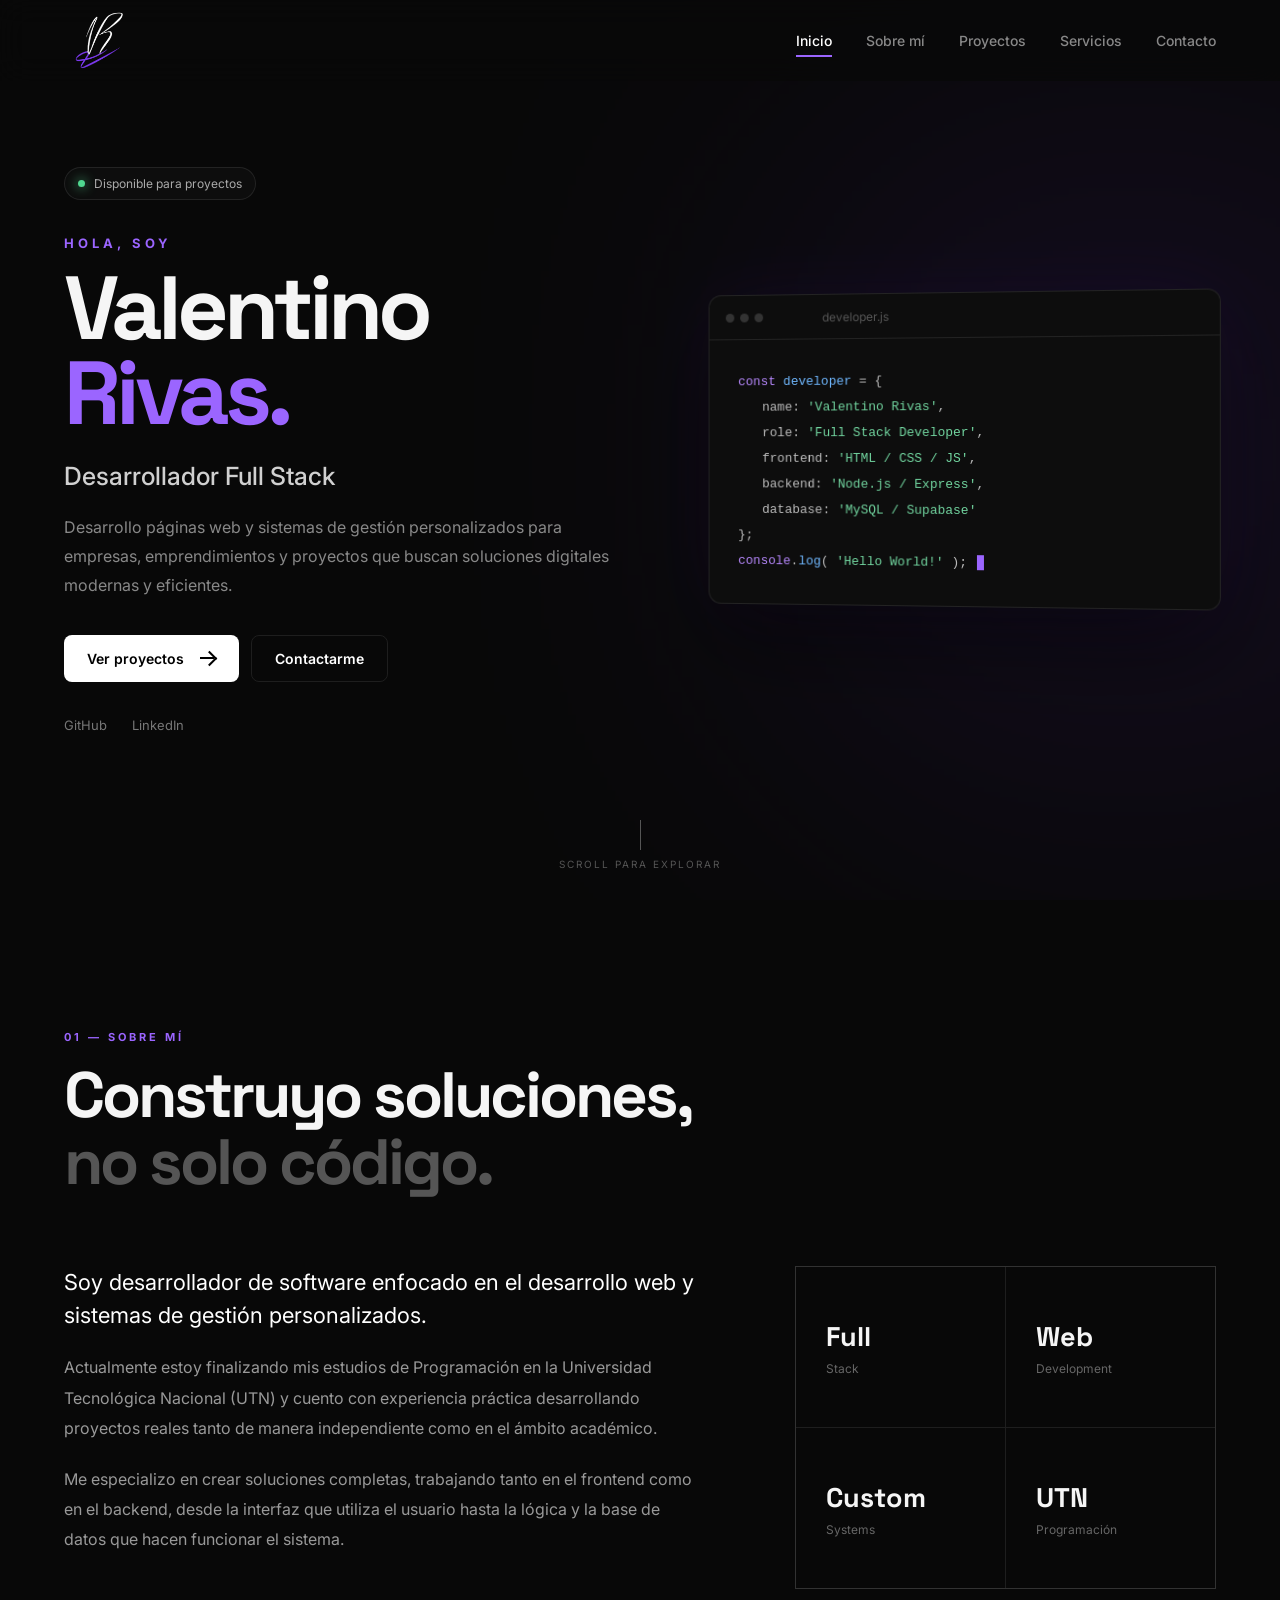
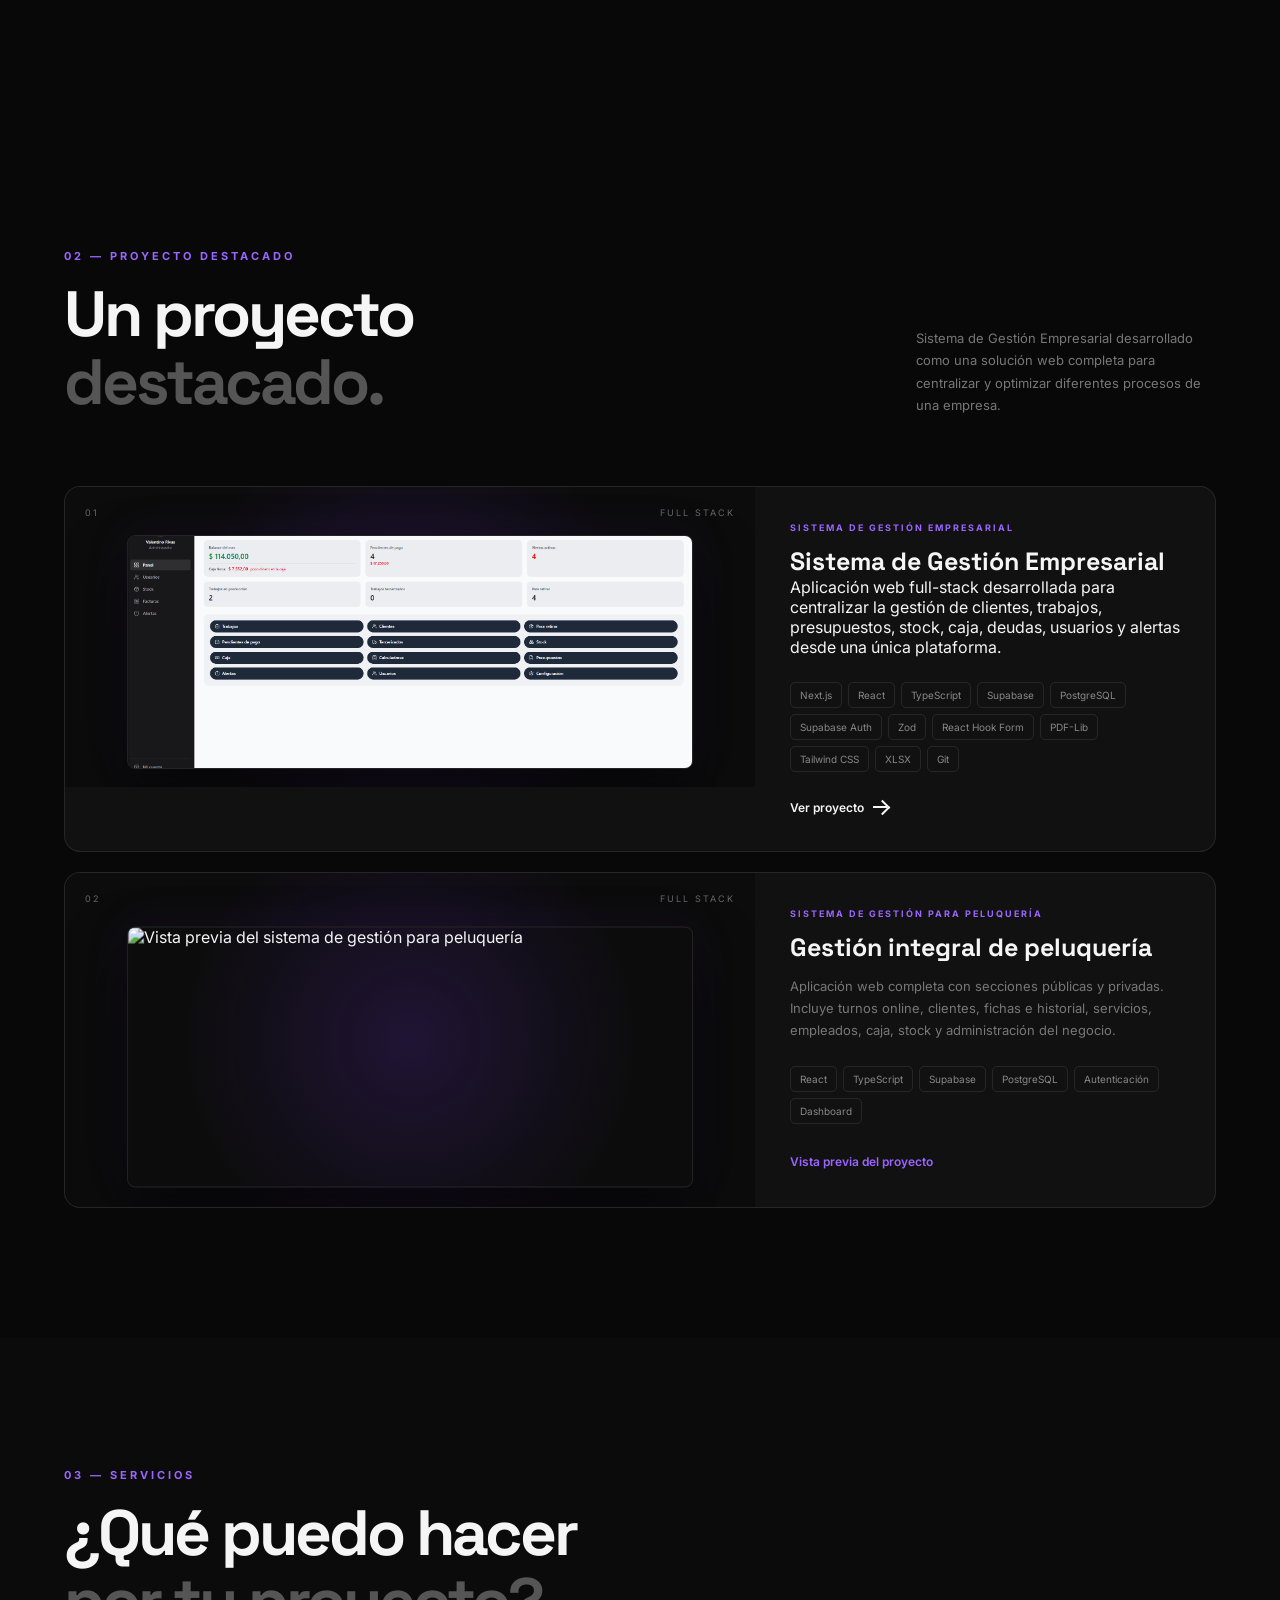
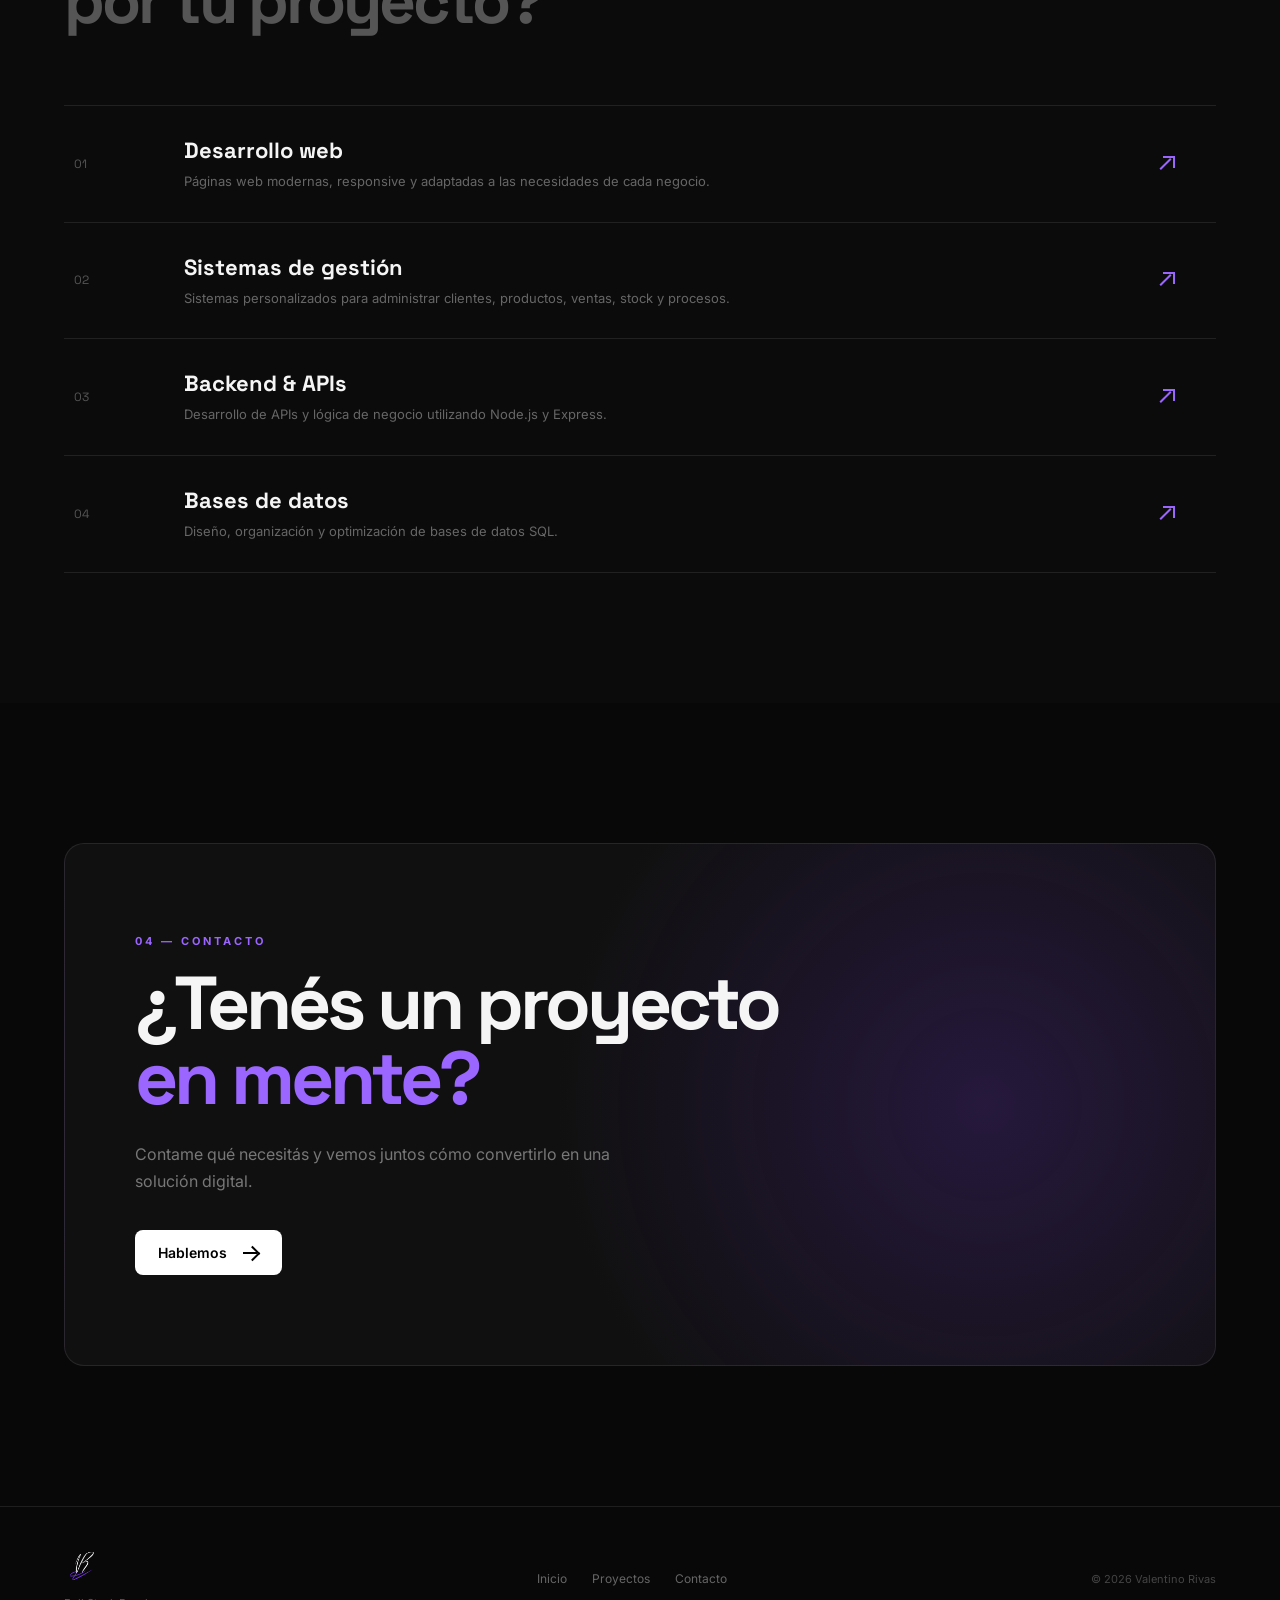
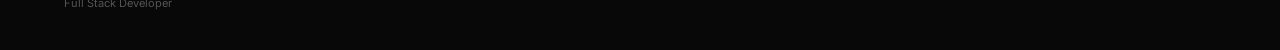
==== index.html @ 87e86a3a "favicon e iconos" ====
<!DOCTYPE html>
<html lang="es">

<head>
    <meta charset="UTF-8">
    <meta name="viewport" content="width=device-width, initial-scale=1.0">

    <meta name="description"
        content="Portfolio de Valentino Rivas, desarrollador Full Stack especializado en desarrollo web y sistemas de gestión a medida.">

    <title>Valentino Rivas | Full Stack Developer</title>

    <link rel="stylesheet" href="style.css">

    <!-- Google Fonts -->
    <link rel="preconnect" href="https://fonts.googleapis.com">
    <link rel="preconnect" href="https://fonts.gstatic.com" crossorigin>

    <link
        href="https://fonts.googleapis.com/css2?family=Inter:wght@400;500;600;700;800&family=Space+Grotesk:wght@500;600;700&display=swap"
        rel="stylesheet">

    <link rel="icon" type="image/png" href="/img/favicon.ico">

</head>

<body>

    <!-- ================= NAVBAR ================= -->

    <header class="navbar">

        <div class="container nav-container">

            <a href="#inicio" class="logo" aria-label="Valentino Rivas - Inicio">
                <img src="img/logo.png" alt="Logo de Valentino Rivas">
            </a>

            <nav class="nav-menu" id="navMenu">

                <a href="#inicio" class="active">
                    Inicio
                </a>

                <a href="#sobre-mi">
                    Sobre mí
                </a>

                <a href="#proyectos">
                    Proyectos
                </a>

                <a href="#servicios">
                    Servicios
                </a>

                <a href="#contacto">
                    Contacto
                </a>

            </nav>

            <!-- BOTÓN HAMBURGUESA -->

            <button
                class="menu-button"
                id="menuButton"
                aria-label="Abrir menú"
                aria-expanded="false"
                type="button">

                <span></span>
                <span></span>
                <span></span>

            </button>

        </div>

    </header>


    <main>

        <!-- ================= HERO ================= -->

        <section class="hero" id="inicio">

            <div class="hero-background"></div>

            <div class="container hero-container">

                <div class="hero-content">

                    <div class="status">

                        <span class="status-dot"></span>

                        Disponible para proyectos

                    </div>


                    <p class="hero-small">
                        HOLA, SOY
                    </p>


                    <h1>
                        Valentino
                        <span>Rivas.</span>
                    </h1>


                    <h2>
                        Desarrollador Full Stack
                    </h2>


                    <p class="hero-description">
                        Desarrollo páginas web y sistemas de gestión
                        personalizados para empresas, emprendimientos
                        y proyectos que buscan soluciones digitales
                        modernas y eficientes.
                    </p>


                    <div class="hero-buttons">

                        <a href="#proyectos" class="btn btn-primary">
                            Ver proyectos
                            <span class="arrow-icon" aria-hidden="true"></span>
                        </a>

                        <a href="#contacto" class="btn btn-secondary">
                            Contactarme
                        </a>

                    </div>


                    <div class="hero-socials">

                        <a
                            href="https://github.com/italijancic08"
                            target="_blank"
                            rel="noopener noreferrer">

                            GitHub

                        </a>


                        <a
                            href="https://www.linkedin.com/in/valentino-rivas-344a9a31a/"
                            target="_blank"
                            rel="noopener noreferrer">

                            LinkedIn

                        </a>

                    </div>

                </div>


                <!-- ================= CODE WINDOW ================= -->

                <div class="hero-code">

                    <div class="code-window">

                        <div class="window-top">

                            <div class="window-buttons">

                                <span></span>
                                <span></span>
                                <span></span>

                            </div>

                            <p>
                                developer.js
                            </p>

                        </div>


                        <div class="code-content">

                            <p>
                                <span class="purple">const</span>
                                <span class="blue">developer</span>
                                =
                                {
                            </p>

                            <p class="indent">
                                name:
                                <span class="green">'Valentino Rivas'</span>,
                            </p>

                            <p class="indent">
                                role:
                                <span class="green">'Full Stack Developer'</span>,
                            </p>

                            <p class="indent">
                                frontend:
                                <span class="green">'HTML / CSS / JS'</span>,
                            </p>

                            <p class="indent">
                                backend:
                                <span class="green">'Node.js / Express'</span>,
                            </p>

                            <p class="indent">
                                database:
                                <span class="green">'MySQL / Supabase'</span>
                            </p>

                            <p>
                                };
                            </p>

                            <p class="cursor-line">

                                <span class="purple">console</span>.<span class="blue">log</span>(
                                <span class="green">'Hello World!'</span>
                                );

                                <span class="cursor"></span>

                            </p>

                        </div>

                    </div>

                </div>

            </div>


            <div class="scroll-indicator">

                <span></span>

                Scroll para explorar

            </div>

        </section>


        <!-- ================= SOBRE MI ================= -->

        <section class="section" id="sobre-mi">

            <div class="container">

                <div class="section-header">

                    <p class="section-number">
                        01 — SOBRE MÍ
                    </p>

                    <h2>
                        Construyo soluciones,<br>
                        <span>no solo código.</span>
                    </h2>

                </div>


                <div class="about-grid">

                    <div class="about-text">

                        <p class="lead">
                            Soy desarrollador de software enfocado en el
                            desarrollo web y sistemas de gestión personalizados.
                        </p>

                        <p>
                            Actualmente estoy finalizando mis estudios de
                            Programación en la Universidad Tecnológica Nacional
                            (UTN) y cuento con experiencia práctica desarrollando
                            proyectos reales tanto de manera independiente como
                            en el ámbito académico.
                        </p>

                        <p>
                            Me especializo en crear soluciones completas,
                            trabajando tanto en el frontend como en el backend,
                            desde la interfaz que utiliza el usuario hasta la
                            lógica y la base de datos que hacen funcionar
                            el sistema.
                        </p>

                    </div>


                    <div class="about-stats">

                        <div class="stat">
                            <strong>Full</strong>
                            <span>Stack</span>
                        </div>

                        <div class="stat">
                            <strong>Web</strong>
                            <span>Development</span>
                        </div>

                        <div class="stat">
                            <strong>Custom</strong>
                            <span>Systems</span>
                        </div>

                        <div class="stat">
                            <strong>UTN</strong>
                            <span>Programación</span>
                        </div>

                    </div>

                </div>

            </div>

        </section>


        <!-- ================= PROYECTO DESTACADO ================= -->

        <section class="section" id="proyectos">

            <div class="container">

                <div class="section-header projects-header">

                    <div>

                        <p class="section-number">
                            02 — PROYECTO DESTACADO
                        </p>

                        <h2>
                            Un proyecto<br>
                            <span>destacado.</span>
                        </h2>

                    </div>


                    <p class="projects-intro">
                        Sistema de Gestión Empresarial desarrollado como una
                        solución web completa para centralizar y optimizar
                        diferentes procesos de una empresa.
                    </p>

                </div>


                <a href="proyecto.html"><article class="project-card featured">

                    <div class="project-image">

                        <div class="project-overlay">

                            <span>01</span>

                            <span>FULL STACK</span>

                        </div>


                        <img
                            src="img/sistema-gestion.png"
                            alt="Sistema de Gestión Empresarial"
                            class="project-real-image">

                    </div>


                    <div class="project-info">

                        <p class="project-category">
                            SISTEMA DE GESTIÓN EMPRESARIAL
                        </p>

                        <h3>
                            Sistema de Gestión Empresarial
                        </h3>


                        <p>
                            Aplicación web full-stack desarrollada para
                            centralizar la gestión de clientes, trabajos,
                            presupuestos, stock, caja, deudas, usuarios y
                            alertas desde una única plataforma.
                        </p>


                        <div class="project-tech">

                            <span>Next.js</span>
                            <span>React</span>
                            <span>TypeScript</span>
                            <span>Supabase</span>
                            <span>PostgreSQL</span>
                            <span>Supabase Auth</span>
                            <span>Zod</span>
                            <span>React Hook Form</span>
                            <span>PDF-Lib</span>
                            <span>Tailwind CSS</span>
                            <span>XLSX</span>
                            <span>Git</span>

                        </div>


                        <a href="proyecto.html" class="project-link">
                            Ver proyecto <span class="arrow-icon" aria-hidden="true"></span>
                        </a>

                    </div>

                </article></a>

                <!-- PREVIEW: SISTEMA DE GESTIÓN PARA PELUQUERÍA -->
                <article class="project-card featured project-card-peluqueria">

                    <div class="project-image">
                        <div class="project-overlay">
                            <span>02</span>
                            <span>FULL STACK</span>
                        </div>
                        <img
                            src="img/peluqueria-preview.png"
                            alt="Vista previa del sistema de gestión para peluquería"
                            class="project-real-image">
                    </div>

                    <div class="project-info">
                        <p class="project-category">SISTEMA DE GESTIÓN PARA PELUQUERÍA</p>
                        <h3>Gestión integral de peluquería</h3>
                        <p>
                            Aplicación web completa con secciones públicas y privadas.
                            Incluye turnos online, clientes, fichas e historial, servicios,
                            empleados, caja, stock y administración del negocio.
                        </p>
                        <div class="project-tech">
                            <span>React</span>
                            <span>TypeScript</span>
                            <span>Supabase</span>
                            <span>PostgreSQL</span>
                            <span>Autenticación</span>
                            <span>Dashboard</span>
                        </div>
                        <p class="project-preview-note">Vista previa del proyecto</p>
                    </div>

                </article>

            </div>

        </section>


        <!-- ================= SERVICIOS ================= -->

        <section class="section services-section" id="servicios">

            <div class="container">

                <div class="section-header">

                    <p class="section-number">
                        03 — SERVICIOS
                    </p>

                    <h2>
                        ¿Qué puedo hacer<br>
                        <span>por tu proyecto?</span>
                    </h2>

                </div>


                <div class="services-list">

                    <div class="service">

                        <span class="service-number">
                            01
                        </span>

                        <div>

                            <h3>
                                Desarrollo web
                            </h3>

                            <p>
                                Páginas web modernas, responsive y
                                adaptadas a las necesidades de cada negocio.
                            </p>

                        </div>

                        <span class="service-arrow" aria-hidden="true"></span>

                    </div>


                    <div class="service">

                        <span class="service-number">
                            02
                        </span>

                        <div>

                            <h3>
                                Sistemas de gestión
                            </h3>

                            <p>
                                Sistemas personalizados para administrar
                                clientes, productos, ventas, stock y procesos.
                            </p>

                        </div>

                        <span class="service-arrow" aria-hidden="true"></span>

                    </div>


                    <div class="service">

                        <span class="service-number">
                            03
                        </span>

                        <div>

                            <h3>
                                Backend & APIs
                            </h3>

                            <p>
                                Desarrollo de APIs y lógica de negocio
                                utilizando Node.js y Express.
                            </p>

                        </div>

                        <span class="service-arrow" aria-hidden="true"></span>

                    </div>


                    <div class="service">

                        <span class="service-number">
                            04
                        </span>

                        <div>

                            <h3>
                                Bases de datos
                            </h3>

                            <p>
                                Diseño, organización y optimización
                                de bases de datos SQL.
                            </p>

                        </div>

                        <span class="service-arrow" aria-hidden="true"></span>

                    </div>

                </div>

            </div>

        </section>


        <!-- ================= CONTACTO ================= -->

        <section class="contact-section" id="contacto">

            <div class="container">

                <div class="contact-box">

                    <p class="section-number">
                        04 — CONTACTO
                    </p>

                    <h2>
                        ¿Tenés un proyecto<br>
                        <span>en mente?</span>
                    </h2>

                    <p>
                        Contame qué necesitás y vemos juntos
                        cómo convertirlo en una solución digital.
                    </p>


                    <a
                        href="mailto:contacto@valennrivas.site"
                        class="btn btn-primary contact-button">

                        Hablemos
                        <span class="arrow-icon" aria-hidden="true"></span>

                    </a>

                </div>

            </div>

        </section>

    </main>


    <!-- ================= FOOTER ================= -->

    <footer>

        <div class="container footer-container">

            <div>

                <a href="#inicio" class="logo" aria-label="Valentino Rivas - Inicio">
                    <img src="img/logo.png" alt="Logo de Valentino Rivas">
                </a>

                <p>
                    Full Stack Developer
                </p>

            </div>


            <div class="footer-links">

                <a href="#inicio">
                    Inicio
                </a>

                <a href="#proyectos">
                    Proyectos
                </a>

                <a href="#contacto">
                    Contacto
                </a>

            </div>


            <p class="copyright">
                © 2026 Valentino Rivas
            </p>

        </div>

    </footer>


    <script src="script.js"></script>

</body>

</html>
---- style.css ----
/* =========================================================
   RESET
========================================================= */

* {
    margin: 0;
    padding: 0;
    box-sizing: border-box;
}

html {
    scroll-behavior: smooth;
}

body {
    background: #080808;
    color: #f5f5f5;
    font-family: "Inter", sans-serif;
    overflow-x: hidden;
}

a {
    color: inherit;
    text-decoration: none;
}

button {
    font-family: inherit;
}

.container {
    width: min(1180px, 90%);
    margin: 0 auto;
}


/* =========================================================
   VARIABLES
========================================================= */

:root {
    --background: #080808;
    --background-2: #0d0d0d;
    --card: #111111;
    --card-hover: #151515;

    --white: #ffffff;
    --text: #e7e7e7;
    --muted: #888888;

    --accent: #7c3aed;
    --accent-light: #9b65ff;

    --border: rgba(255, 255, 255, 0.09);

    --radius: 16px;
}


/* =========================================================
   NAVBAR
========================================================= */

.navbar {
    position: fixed;
    top: 0;
    left: 0;

    width: 100%;

    z-index: 1000;

    background: rgba(8, 8, 8, 0.75);

    backdrop-filter: blur(15px);

    border-bottom: 1px solid transparent;

    transition: 0.3s ease;
}

.navbar.scrolled {
    border-bottom-color: var(--border);
}

.nav-container {
    height: 80px;

    display: flex;
    align-items: center;
    justify-content: space-between;
}

.logo {
    display: inline-flex;
    align-items: center;
    flex-shrink: 0;
}

.logo img {
    display: block;
    width: auto;
    height: 75px;
    max-width: 280px;
    object-fit: contain;
}

.footer-container .logo img {
    height: 38px;
}


/* ================= NAV MENU ================= */

.nav-menu {
    display: flex;
    align-items: center;

    gap: 34px;
}

.nav-menu a {
    position: relative;

    color: #888;

    font-size: 14px;
    font-weight: 500;

    transition: 0.25s ease;
}

.nav-menu a:hover,
.nav-menu a.active {
    color: white;
}

.nav-menu a::after {
    content: "";

    position: absolute;

    left: 0;
    bottom: -8px;

    width: 0;
    height: 2px;

    background: var(--accent-light);

    transition: 0.25s ease;
}

.nav-menu a:hover::after,
.nav-menu a.active::after {
    width: 100%;
}


/* =========================================================
   BOTÓN HAMBURGUESA
========================================================= */

.menu-button {
    display: none;

    position: relative;

    width: 42px;
    height: 42px;

    padding: 0;
    margin: 0;

    border: none;

    background: transparent;

    cursor: pointer;

    flex-direction: column;
    align-items: center;
    justify-content: center;

    gap: 5px;

    z-index: 1001;
}

.menu-button span {
    display: block;

    width: 26px;
    height: 2px;

    background: #ffffff;

    border-radius: 10px;

    transform-origin: center;

    transition:
        transform 0.3s ease,
        opacity 0.2s ease,
        width 0.3s ease;
}


/* ================= HAMBURGUESA → X ================= */

.menu-button.open span:nth-child(1) {
    transform: translateY(7px) rotate(45deg);
}

.menu-button.open span:nth-child(2) {
    opacity: 0;

    width: 0;
}

.menu-button.open span:nth-child(3) {
    transform: translateY(-7px) rotate(-45deg);
}


/* =========================================================
   HERO
========================================================= */

.hero {
    min-height: 100vh;

    position: relative;

    display: flex;
    align-items: center;

    overflow: hidden;
}

.hero-background {
    position: absolute;

    width: 600px;
    height: 600px;

    right: -150px;
    top: 50%;

    transform: translateY(-50%);

    background: var(--accent);

    filter: blur(180px);

    opacity: 0.12;

    pointer-events: none;
}

.hero-container {
    display: grid;

    grid-template-columns: 1.05fr 0.95fr;

    gap: 70px;

    align-items: center;
}

.hero-small {
    margin-bottom: 15px;

    font-size: 13px;
    font-weight: 700;

    letter-spacing: 4px;

    color: var(--accent-light);
}

.hero h1 {
    font-family: "Space Grotesk", sans-serif;

    font-size: clamp(55px, 7vw, 92px);

    line-height: 0.95;

    letter-spacing: -5px;
}

.hero h1 span {
    display: block;

    color: var(--accent-light);
}

.hero h2 {
    margin-top: 25px;

    color: #d0d0d0;

    font-size: 25px;
    font-weight: 500;
}

.hero-description {
    max-width: 580px;

    margin-top: 22px;

    color: var(--muted);

    line-height: 1.8;

    font-size: 16px;
}

.status {
    display: inline-flex;
    align-items: center;

    gap: 9px;

    margin-bottom: 35px;

    padding: 8px 13px;

    border: 1px solid var(--border);

    border-radius: 100px;

    background: rgba(255, 255, 255, 0.025);

    color: #aaa;

    font-size: 12px;
}

.status-dot {
    width: 7px;
    height: 7px;

    border-radius: 50%;

    background: #50d890;

    box-shadow: 0 0 12px #50d890;
}

.hero-buttons {
    display: flex;

    gap: 12px;

    margin-top: 35px;
}

.btn {
    display: inline-flex;
    align-items: center;
    justify-content: center;

    gap: 15px;

    padding: 14px 23px;

    border-radius: 8px;

    font-size: 14px;
    font-weight: 600;

    transition: 0.3s ease;
}

.btn-primary {
    background: white;

    color: black;
}

.btn-primary:hover {
    transform: translateY(-3px);

    background: var(--accent-light);

    color: white;
}

.btn-secondary {
    border: 1px solid var(--border);

    color: white;
}

.btn-secondary:hover {
    background: white;

    color: black;
}

.hero-socials {
    display: flex;

    gap: 25px;

    margin-top: 35px;

    color: #777;

    font-size: 13px;
}

.hero-socials a:hover {
    color: white;
}


/* =========================================================
   CODE WINDOW
========================================================= */

.code-window {
    position: relative;

    width: 100%;

    background: #0d0d0d;

    border: 1px solid var(--border);

    border-radius: 13px;

    box-shadow:
        0 40px 100px rgba(0, 0, 0, 0.5),
        0 0 80px rgba(124, 58, 237, 0.08);

    transform: perspective(1000px) rotateY(-5deg);

    transition: 0.5s ease;
}

.code-window:hover {
    transform: perspective(1000px) rotateY(0);
}

.window-top {
    height: 45px;

    display: flex;
    align-items: center;

    padding: 0 17px;

    border-bottom: 1px solid var(--border);
}

.window-buttons {
    display: flex;

    gap: 6px;

    width: 100px;
}

.window-buttons span {
    width: 9px;
    height: 9px;

    border-radius: 50%;

    background: #333;
}

.window-top p {
    color: #555;

    font-size: 12px;
}

.code-content {
    padding: 30px;

    font-family: "Courier New", monospace;

    color: #bbb;

    font-size: 13px;

    line-height: 2;
}

.indent {
    padding-left: 25px;
}

.purple {
    color: #b889ff;
}

.blue {
    color: #70b8ff;
}

.green {
    color: #72d6a0;
}

.cursor {
    display: inline-block;

    width: 7px;
    height: 15px;

    margin-left: 2px;

    vertical-align: middle;

    background: var(--accent-light);
}

.scroll-indicator {
    position: absolute;

    bottom: 30px;
    left: 50%;

    transform: translateX(-50%);

    color: #555;

    font-size: 10px;

    letter-spacing: 2px;

    text-transform: uppercase;
}

.scroll-indicator span {
    display: block;

    width: 1px;
    height: 30px;

    margin: 0 auto 8px;

    background: #555;
}


/* =========================================================
   SECTIONS
========================================================= */

.section {
    padding: 130px 0;
}

.section-header {
    margin-bottom: 70px;
}

.section-number {
    margin-bottom: 18px;

    color: var(--accent-light);

    font-size: 11px;
    font-weight: 700;

    letter-spacing: 3px;
}

.section-header h2 {
    font-family: "Space Grotesk", sans-serif;

    font-size: clamp(40px, 5vw, 65px);

    line-height: 1.05;

    letter-spacing: -3px;
}

.section-header h2 span {
    color: #555;
}


/* =========================================================
   ABOUT
========================================================= */

.about-grid {
    display: grid;

    grid-template-columns: 1.2fr 0.8fr;

    gap: 100px;
}

.about-text {
    color: #999;

    font-size: 16px;

    line-height: 1.9;
}

.about-text p + p {
    margin-top: 20px;
}

.about-text .lead {
    color: white;

    font-size: 22px;

    line-height: 1.5;
}

.about-stats {
    display: grid;

    grid-template-columns: 1fr 1fr;

    gap: 1px;

    background: var(--border);

    border: 1px solid var(--border);
}

.stat {
    min-height: 160px;

    display: flex;

    flex-direction: column;

    justify-content: center;

    padding: 30px;

    background: var(--background);
}

.stat strong {
    font-family: "Space Grotesk", sans-serif;

    font-size: 27px;
}

.stat span {
    margin-top: 7px;

    color: #666;

    font-size: 12px;
}


/* =========================================================
   SKILLS
========================================================= */

.skills-section {
    background: #0b0b0b;
}

.skills-grid {
    display: grid;

    grid-template-columns: repeat(4, 1fr);

    gap: 15px;
}

.skill-card {
    padding: 35px 28px;

    background: var(--card);

    border: 1px solid var(--border);

    border-radius: var(--radius);

    transition: 0.3s ease;
}

.skill-card:hover {
    transform: translateY(-7px);

    background: var(--card-hover);

    border-color: rgba(155, 101, 255, 0.3);
}

.skill-icon {
    display: inline-flex;

    align-items: center;
    justify-content: center;

    width: 42px;
    height: 42px;

    margin-bottom: 30px;

    border: 1px solid var(--border);

    border-radius: 8px;

    color: var(--accent-light);

    font-size: 11px;
    font-weight: 700;
}

.skill-card h3 {
    font-family: "Space Grotesk", sans-serif;

    font-size: 20px;
}

.skill-card p {
    min-height: 80px;

    margin-top: 15px;

    color: #777;

    font-size: 13px;

    line-height: 1.7;
}

.skill-tags {
    display: flex;

    flex-wrap: wrap;

    gap: 7px;

    margin-top: 25px;
}

.skill-tags span,
.project-tech span {
    padding: 6px 9px;

    border: 1px solid var(--border);

    border-radius: 5px;

    color: #888;

    font-size: 10px;
}

.tech-list {
    display: flex;

    flex-wrap: wrap;

    justify-content: center;

    gap: 30px;

    margin-top: 70px;

    color: #555;

    font-family: "Space Grotesk", sans-serif;

    font-size: 13px;
}


/* =========================================================
   PROJECTS
========================================================= */

.projects-header {
    display: flex;

    justify-content: space-between;

    align-items: end;

    gap: 50px;
}

.projects-intro {
    max-width: 300px;

    color: #777;

    line-height: 1.7;

    font-size: 13px;
}

.projects-grid {
    display: grid;

    grid-template-columns: repeat(2, 1fr);

    gap: 20px;
}

.project-card {
    overflow: hidden;

    background: var(--card);

    border: 1px solid var(--border);

    border-radius: var(--radius);

    transition: 0.35s ease;
}

.project-card:hover {
    transform: translateY(-8px);

    border-color: rgba(155, 101, 255, 0.3);
}

.project-card.featured {
    grid-column: span 2;
    display: grid;
    grid-template-columns: 1.2fr 0.8fr;
}

.project-card-peluqueria {
    margin-top: 20px;
}

.project-image {
    position: relative;

    min-height: 300px;

    overflow: hidden;

    background:
        radial-gradient(
            circle at 50% 50%,
            rgba(124, 58, 237, 0.18),
            transparent 60%
        ),
        #0c0c0c;
}

.project-real-image {
    position: absolute;

    width: 82%;
    height: 78%;

    left: 50%;
    top: 55%;

    transform: translate(-50%, -50%);

    object-fit: cover;

    border: 1px solid #252525;

    border-radius: 8px;

    box-shadow:
        0 30px 60px rgba(0, 0, 0, 0.6),
        0 0 50px rgba(124, 58, 237, 0.08);

    transition: 0.5s ease;
}

.project-card:hover .project-real-image {
    transform: translate(-50%, -50%) scale(1.03);
}

.project-overlay {
    position: absolute;

    z-index: 2;

    top: 20px;
    left: 20px;
    right: 20px;

    display: flex;

    justify-content: space-between;

    color: #666;

    font-size: 9px;

    letter-spacing: 2px;
}

.project-info {
    padding: 35px;
}

.project-category {
    color: var(--accent-light);

    font-size: 9px;
    font-weight: 700;

    letter-spacing: 2px;
}

.project-info h3 {
    margin-top: 12px;

    font-family: "Space Grotesk", sans-serif;

    font-size: 25px;
}

.project-info > p:not(.project-category) {
    margin-top: 12px;

    color: #777;

    font-size: 13px;

    line-height: 1.7;
}

.project-tech {
    display: flex;

    flex-wrap: wrap;

    gap: 6px;

    margin-top: 25px;
}

.project-link {
    display: inline-flex;
    align-items: center;
    gap: 8px;
    margin-top: 28px;
    font-size: 12px;
    font-weight: 600;
    transition: 0.25s ease;
}

.project-preview-note {
    margin-top: 28px !important;
    color: var(--accent-light) !important;
    font-size: 12px !important;
    font-weight: 600;
}

.project-link:hover {
    color: var(--accent-light);
}


/* =========================================================
   SERVICES
========================================================= */

.services-section {
    background: #0b0b0b;
}

.services-list {
    border-top: 1px solid var(--border);
}

.service {
    display: grid;

    grid-template-columns: 80px 1fr 50px;

    align-items: center;

    gap: 30px;

    padding: 30px 10px;

    border-bottom: 1px solid var(--border);

    transition: 0.3s ease;
}

.service:hover {
    padding-left: 20px;
    padding-right: 20px;

    background: rgba(255, 255, 255, 0.015);
}

.service-number {
    color: #555;

    font-family: "Space Grotesk", sans-serif;

    font-size: 12px;
}

.service h3 {
    font-family: "Space Grotesk", sans-serif;

    font-size: 22px;
}

.service p {
    max-width: 600px;

    margin-top: 7px;

    color: #666;

    font-size: 13px;

    line-height: 1.6;
}

.service-arrow {
    position: relative;
    display: block;
    width: 22px;
    height: 22px;
    color: var(--accent-light);
}

/* Flechas dibujadas con CSS: se ven igual en PC y móvil, sin emojis */
.service-arrow::before {
    content: "";
    position: absolute;
    width: 10px;
    height: 10px;
    top: 3px;
    right: 3px;
    border-top: 2px solid currentColor;
    border-right: 2px solid currentColor;
}

.service-arrow::after {
    content: "";
    position: absolute;
    width: 15px;
    height: 2px;
    top: 10px;
    left: 2px;
    background: currentColor;
    transform: rotate(-45deg);
    transform-origin: center;
}

.arrow-icon {
    position: relative;
    display: inline-block;
    width: 17px;
    height: 14px;
    flex: 0 0 17px;
    vertical-align: middle;
}

.arrow-icon::before {
    content: "";
    position: absolute;
    width: 9px;
    height: 9px;
    top: 2px;
    right: 1px;
    border-top: 2px solid currentColor;
    border-right: 2px solid currentColor;
    transform: rotate(45deg);
}

.arrow-icon::after {
    content: "";
    position: absolute;
    height: 2px;
    width: 14px;
    left: 1px;
    top: 6px;
    background: currentColor;
}


/* =========================================================
   CONTACT
========================================================= */

.contact-section {
    padding: 140px 0;
}

.contact-box {
    position: relative;

    overflow: hidden;

    padding: 90px 70px;

    background:
        radial-gradient(
            circle at 80% 50%,
            rgba(124, 58, 237, 0.2),
            transparent 45%
        ),
        #101010;

    border: 1px solid var(--border);

    border-radius: 20px;
}

.contact-box h2 {
    font-family: "Space Grotesk", sans-serif;

    font-size: clamp(45px, 6vw, 75px);

    line-height: 1;

    letter-spacing: -4px;
}

.contact-box h2 span {
    color: var(--accent-light);
}

.contact-box > p:not(.section-number) {
    max-width: 500px;

    margin-top: 25px;

    color: #777;

    line-height: 1.7;
}

.contact-button {
    margin-top: 35px;
}


/* =========================================================
   FOOTER
========================================================= */

footer {
    padding: 40px 0;

    border-top: 1px solid var(--border);
}

.footer-container {
    display: flex;

    align-items: center;

    justify-content: space-between;
}

.footer-container > div:first-child p {
    margin-top: 7px;

    color: #555;

    font-size: 11px;
}

.footer-links {
    display: flex;

    gap: 25px;

    color: #666;

    font-size: 12px;
}

.footer-links a:hover {
    color: white;
}

.copyright {
    color: #444;

    font-size: 11px;
}


/* =========================================================
   ANIMATIONS
========================================================= */

.hero-content,
.hero-code {
    animation: fadeUp 0.9s ease forwards;
}

.hero-code {
    animation-delay: 0.15s;

    opacity: 0;
}

@keyframes fadeUp {

    from {
        opacity: 0;

        transform: translateY(25px);
    }

    to {
        opacity: 1;

        transform: translateY(0);
    }

}

.reveal {
    opacity: 0;

    transform: translateY(35px);

    transition:
        opacity 0.7s ease,
        transform 0.7s ease;
}

.reveal.visible {
    opacity: 1;

    transform: translateY(0);
}


/* =========================================================
   RESPONSIVE - TABLET
========================================================= */

@media (max-width: 950px) {

    /* NAVBAR */

    .menu-button {
        display: flex;
    }

    .nav-menu {
        position: absolute;

        top: 80px;
        left: 0;

        width: 100%;

        display: flex;

        flex-direction: column;

        align-items: stretch;

        gap: 0;

        padding: 10px 25px 25px;

        background: #0b0b0b;

        border-bottom: 1px solid var(--border);

        opacity: 0;

        visibility: hidden;

        transform: translateY(-10px);

        transition:
            opacity 0.3s ease,
            transform 0.3s ease,
            visibility 0.3s ease;
    }

    .nav-menu.open {
        opacity: 1;

        visibility: visible;

        transform: translateY(0);
    }

    .nav-menu a {
        padding: 16px 0;

        border-bottom: 1px solid rgba(255, 255, 255, 0.05);
    }

    .nav-menu a:last-child {
        border-bottom: none;
    }

    .nav-menu a::after {
        display: none;
    }


    /* HERO */

    .hero-container {
        grid-template-columns: 1fr;
    }

    .hero {
        padding-top: 130px;

        padding-bottom: 100px;
    }

    .hero-code {
        max-width: 650px;
    }


    /* ABOUT */

    .about-grid {
        grid-template-columns: 1fr;

        gap: 50px;
    }


    /* SKILLS */

    .skills-grid {
        grid-template-columns: repeat(2, 1fr);
    }


    /* PROJECT */

    .project-card.featured {
        grid-column: span 1;
        display: block;
    }

    .logo img {
        height: 65px;
        max-width: 240px;
    }

}


/* =========================================================
   RESPONSIVE - MOBILE
========================================================= */

@media (max-width: 650px) {

    .container {
        width: 88%;
    }

    .section {
        padding: 90px 0;
    }


    /* HERO */

    .hero h1 {
        font-size: 60px;

        letter-spacing: -4px;
    }

    .hero h2 {
        font-size: 20px;
    }

    .hero-buttons {
        flex-direction: column;

        align-items: stretch;
    }

    .btn {
        width: 100%;
    }

    .hero-code {
        display: none;
    }

    .scroll-indicator {
        display: none;
    }


    /* SECTIONS */

    .section-header {
        margin-bottom: 45px;
    }

    .section-header h2 {
        font-size: 43px;

        letter-spacing: -2px;
    }


    /* SKILLS */

    .skills-grid {
        grid-template-columns: 1fr;
    }

    .skill-card p {
        min-height: auto;
    }


    /* PROJECTS */

    .projects-header {
        display: block;
    }

    .projects-intro {
        margin-top: 20px;
    }

    .projects-grid {
        grid-template-columns: 1fr;
    }

    .project-card.featured {
        grid-column: span 1;
    }

    .logo img {
        height: 65px;
        max-width: 240px;
    }

    .project-image {
        min-height: 250px;
    }

    .project-info {
        padding: 28px 22px;
    }


    /* SERVICES */

    .service {
        grid-template-columns: 35px 1fr 25px;

        gap: 10px;
    }

    .service h3 {
        font-size: 18px;
    }

    .service p {
        font-size: 12px;
    }


    /* CONTACT */

    .contact-box {
        padding: 55px 30px;
    }

    .contact-box h2 {
        font-size: 47px;

        letter-spacing: -3px;
    }


    /* FOOTER */

    .footer-container {
        flex-direction: column;

        align-items: flex-start;

        gap: 25px;
    }

}
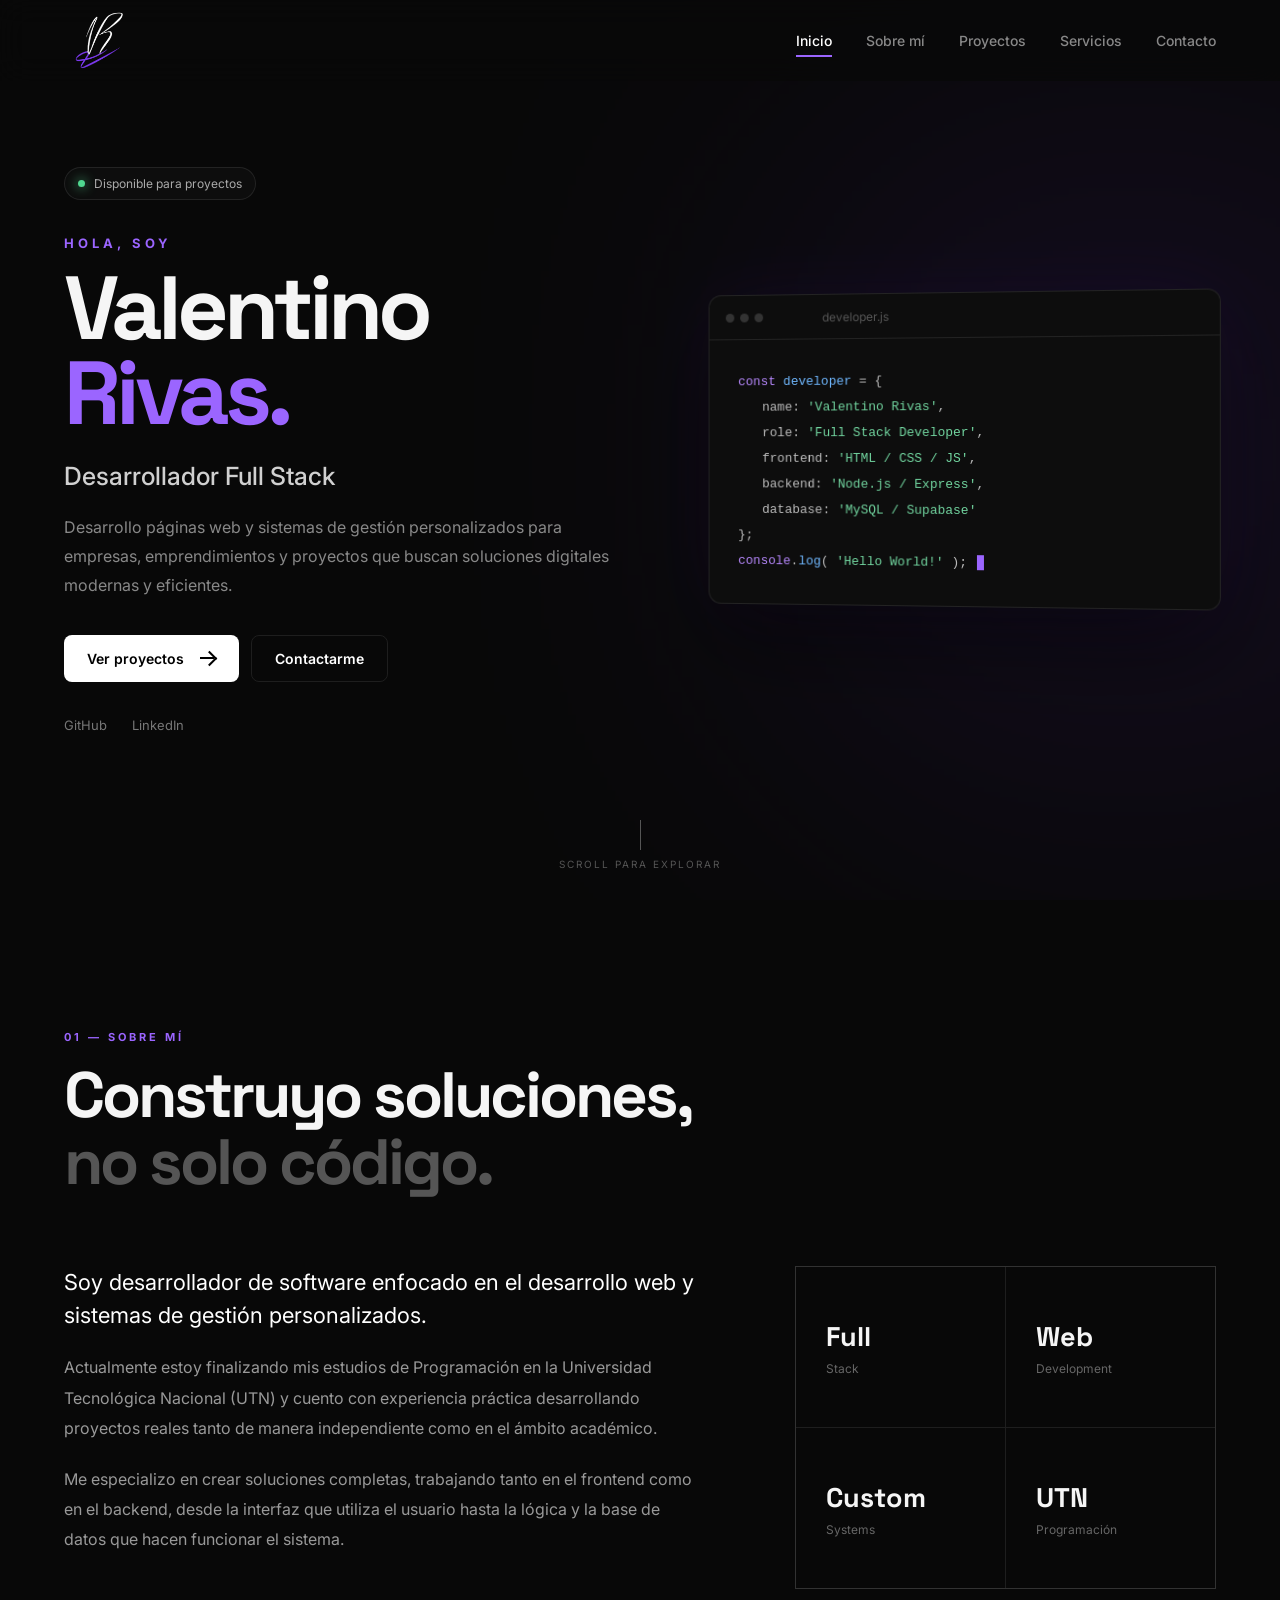
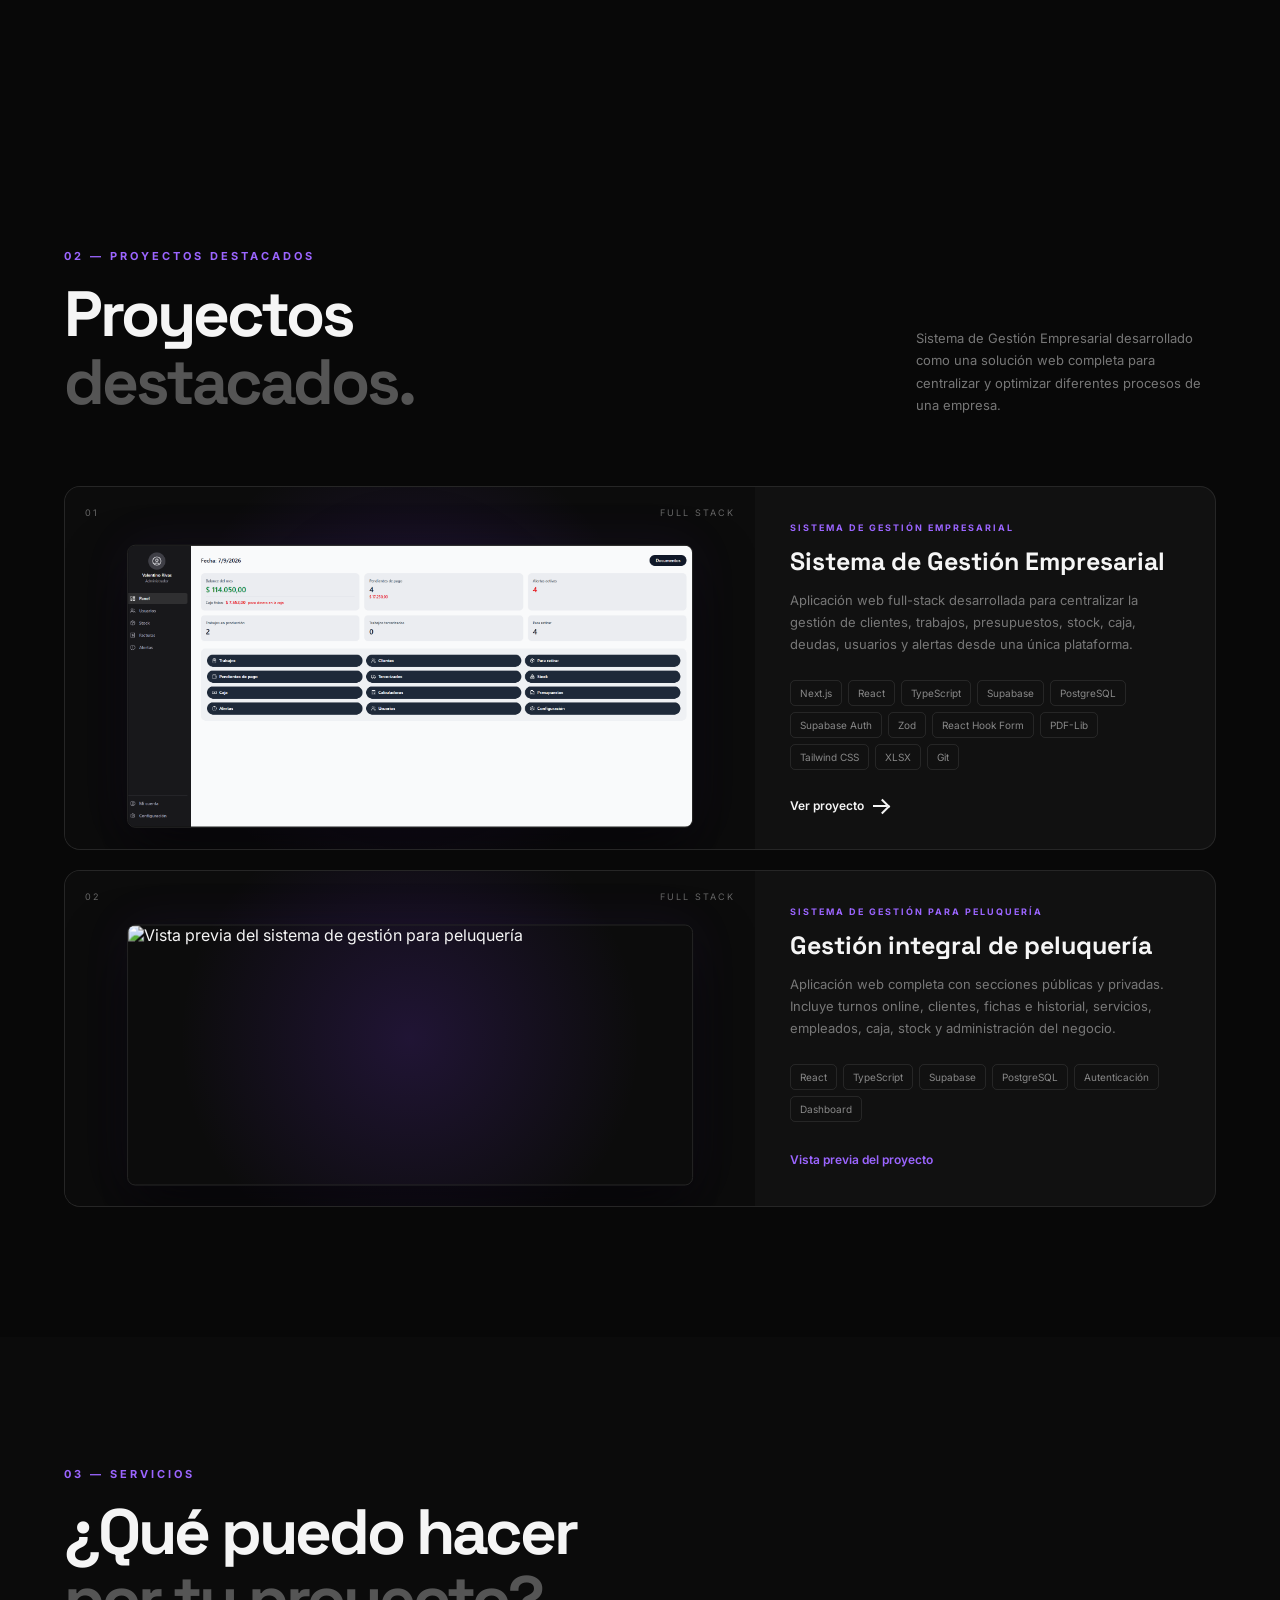
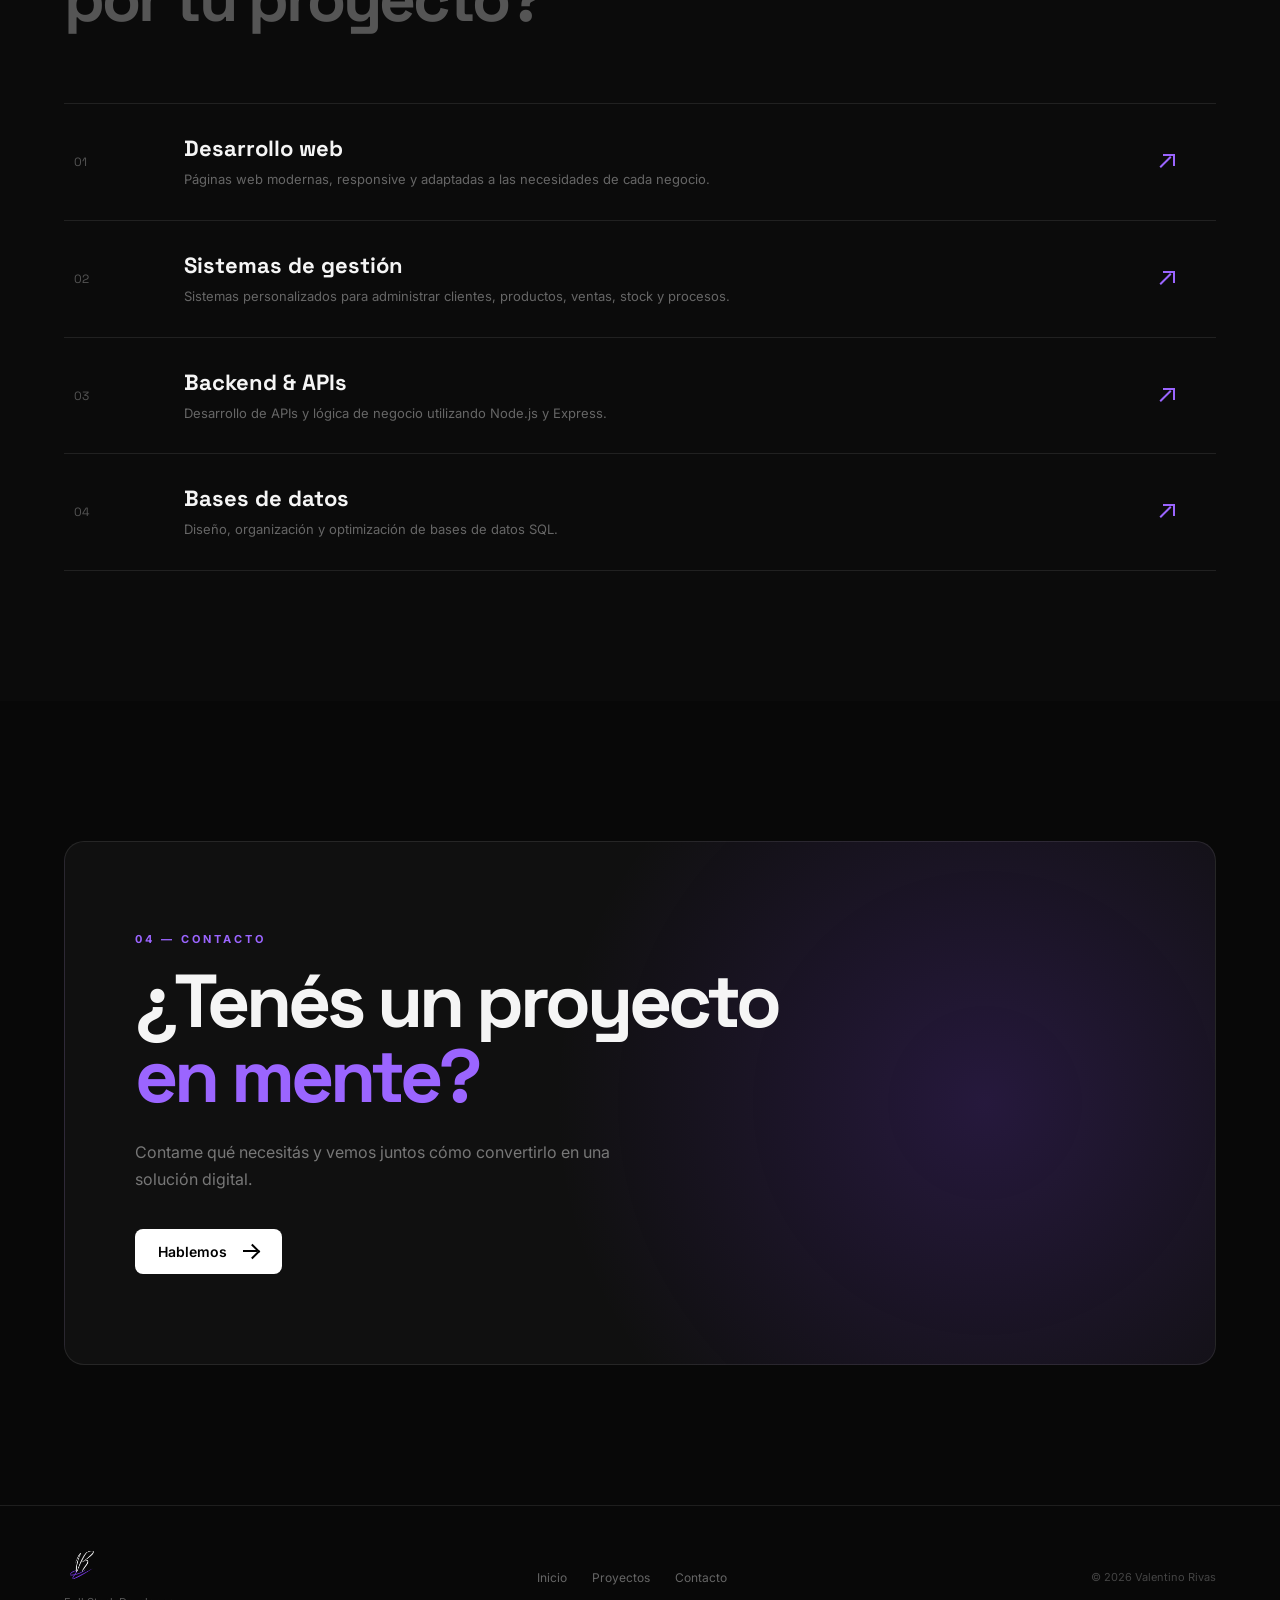
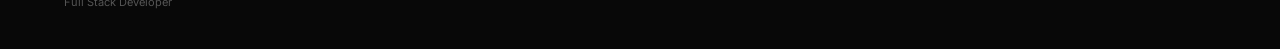
==== commit 99b47e10: "fix tarjetas" ====
--- a/index.html
+++ b/index.html
@@ -21,7 +21,6 @@
         rel="stylesheet">
 
     <link rel="icon" type="image/png" href="/img/favicon.ico">
-
 </head>
 
 <body>
@@ -346,12 +345,12 @@
                     <div>
 
                         <p class="section-number">
-                            02 — PROYECTO DESTACADO
+                            02 — PROYECTOS DESTACADOS
                         </p>
 
                         <h2>
-                            Un proyecto<br>
-                            <span>destacado.</span>
+                            Proyectos<br>
+                            <span>destacados.</span>
                         </h2>
 
                     </div>
@@ -366,7 +365,7 @@
                 </div>
 
 
-                <a href="proyecto.html"><article class="project-card featured">
+                <a href="proyecto.html" class="project-card-link" aria-label="Ver proyecto Sistema de Gestión Empresarial"><article class="project-card featured">
 
                     <div class="project-image">
 
@@ -424,15 +423,16 @@
                         </div>
 
 
-                        <a href="proyecto.html" class="project-link">
+                        <span class="project-link">
                             Ver proyecto <span class="arrow-icon" aria-hidden="true"></span>
-                        </a>
+                        </span>
 
                     </div>
 
                 </article></a>
 
                 <!-- PREVIEW: SISTEMA DE GESTIÓN PARA PELUQUERÍA -->
+                <a href="img/peluqueria-preview.png" class="project-card-link" aria-label="Abrir vista previa del sistema de gestión para peluquería" target="_blank" rel="noopener noreferrer">
                 <article class="project-card featured project-card-peluqueria">
 
                     <div class="project-image">
@@ -466,6 +466,7 @@
                     </div>
 
                 </article>
+                </a>
 
             </div>
 
--- a/style.css
+++ b/style.css
@@ -806,6 +806,26 @@
     grid-template-columns: repeat(2, 1fr);
 
     gap: 20px;
+}
+
+
+/* Hace que cada tarjeta de proyecto sea un enlace completo */
+.project-card-link {
+    display: block;
+    color: inherit;
+    text-decoration: none;
+    height: 100%;
+    cursor: pointer;
+}
+
+.project-card-link:focus-visible {
+    outline: 2px solid var(--accent, #a855f7);
+    outline-offset: 5px;
+    border-radius: 12px;
+}
+
+.project-card-link .project-card {
+    height: 100%;
 }
 
 .project-card {
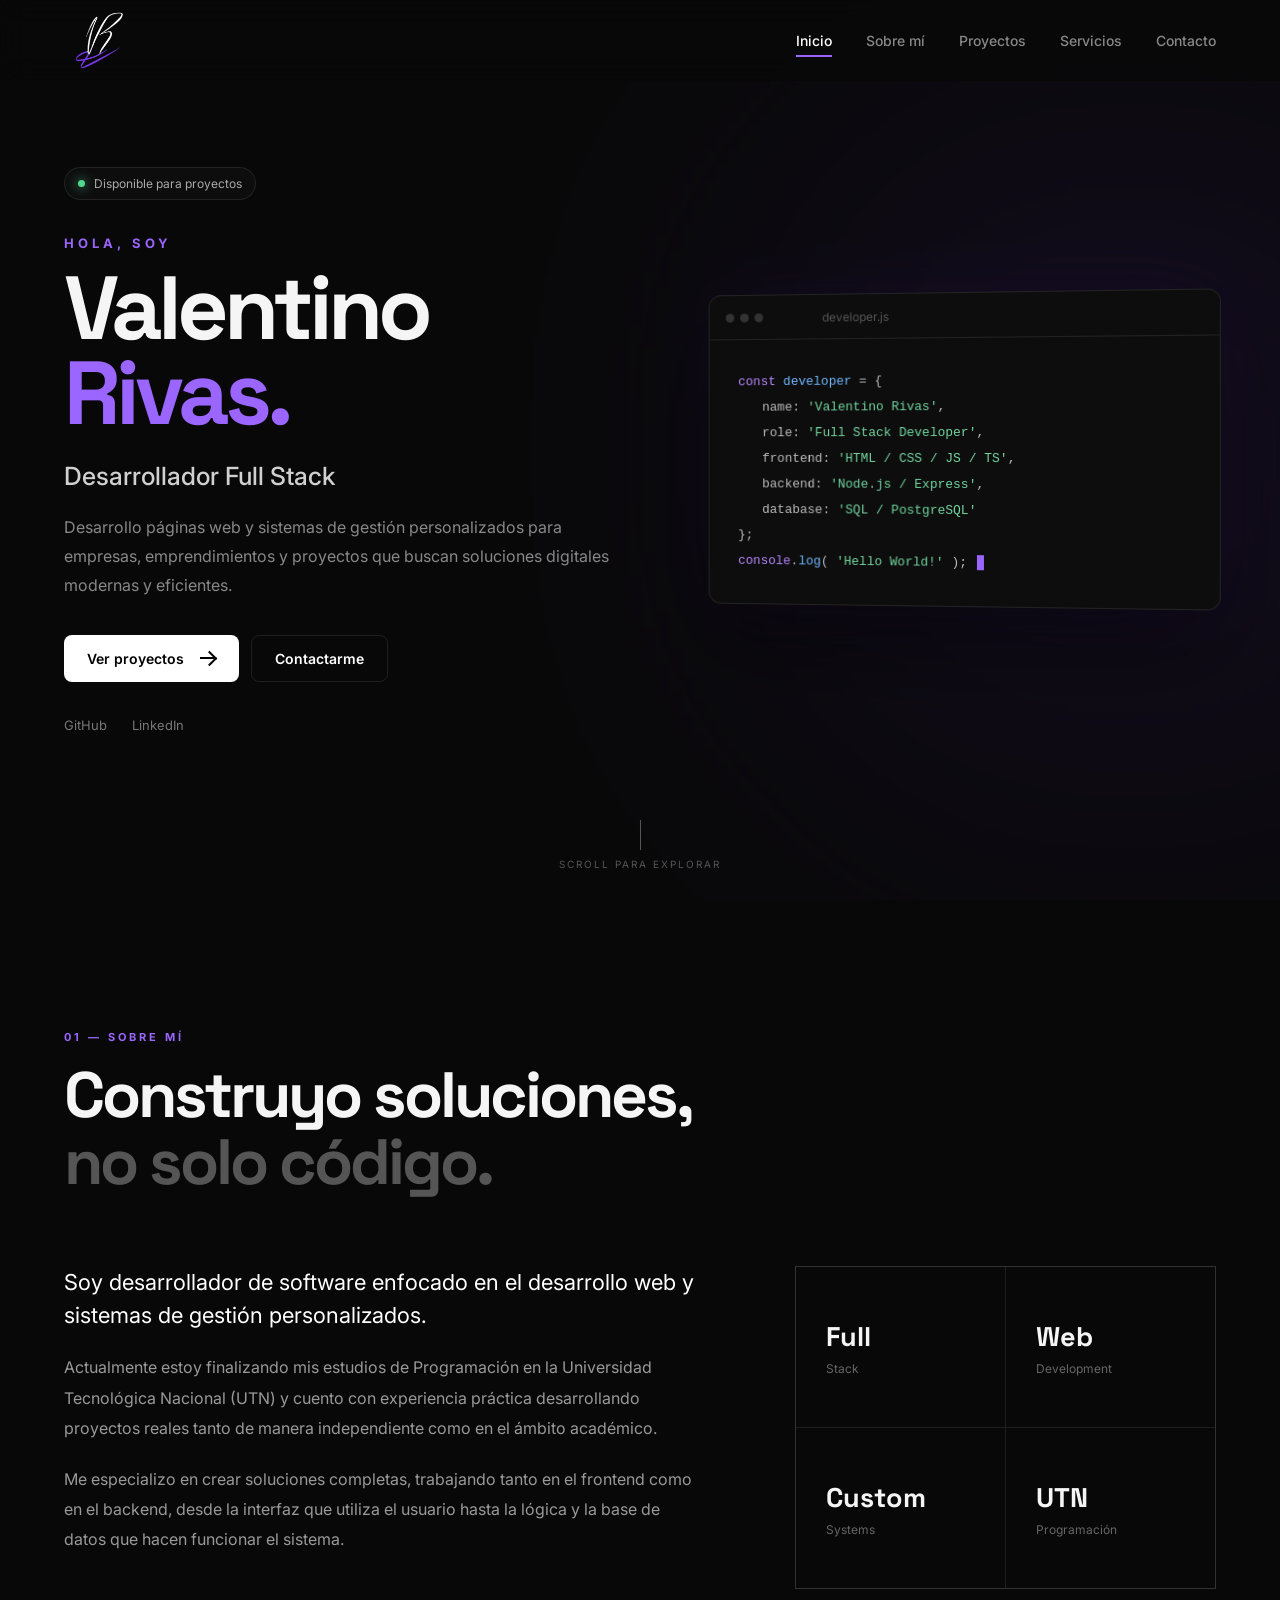
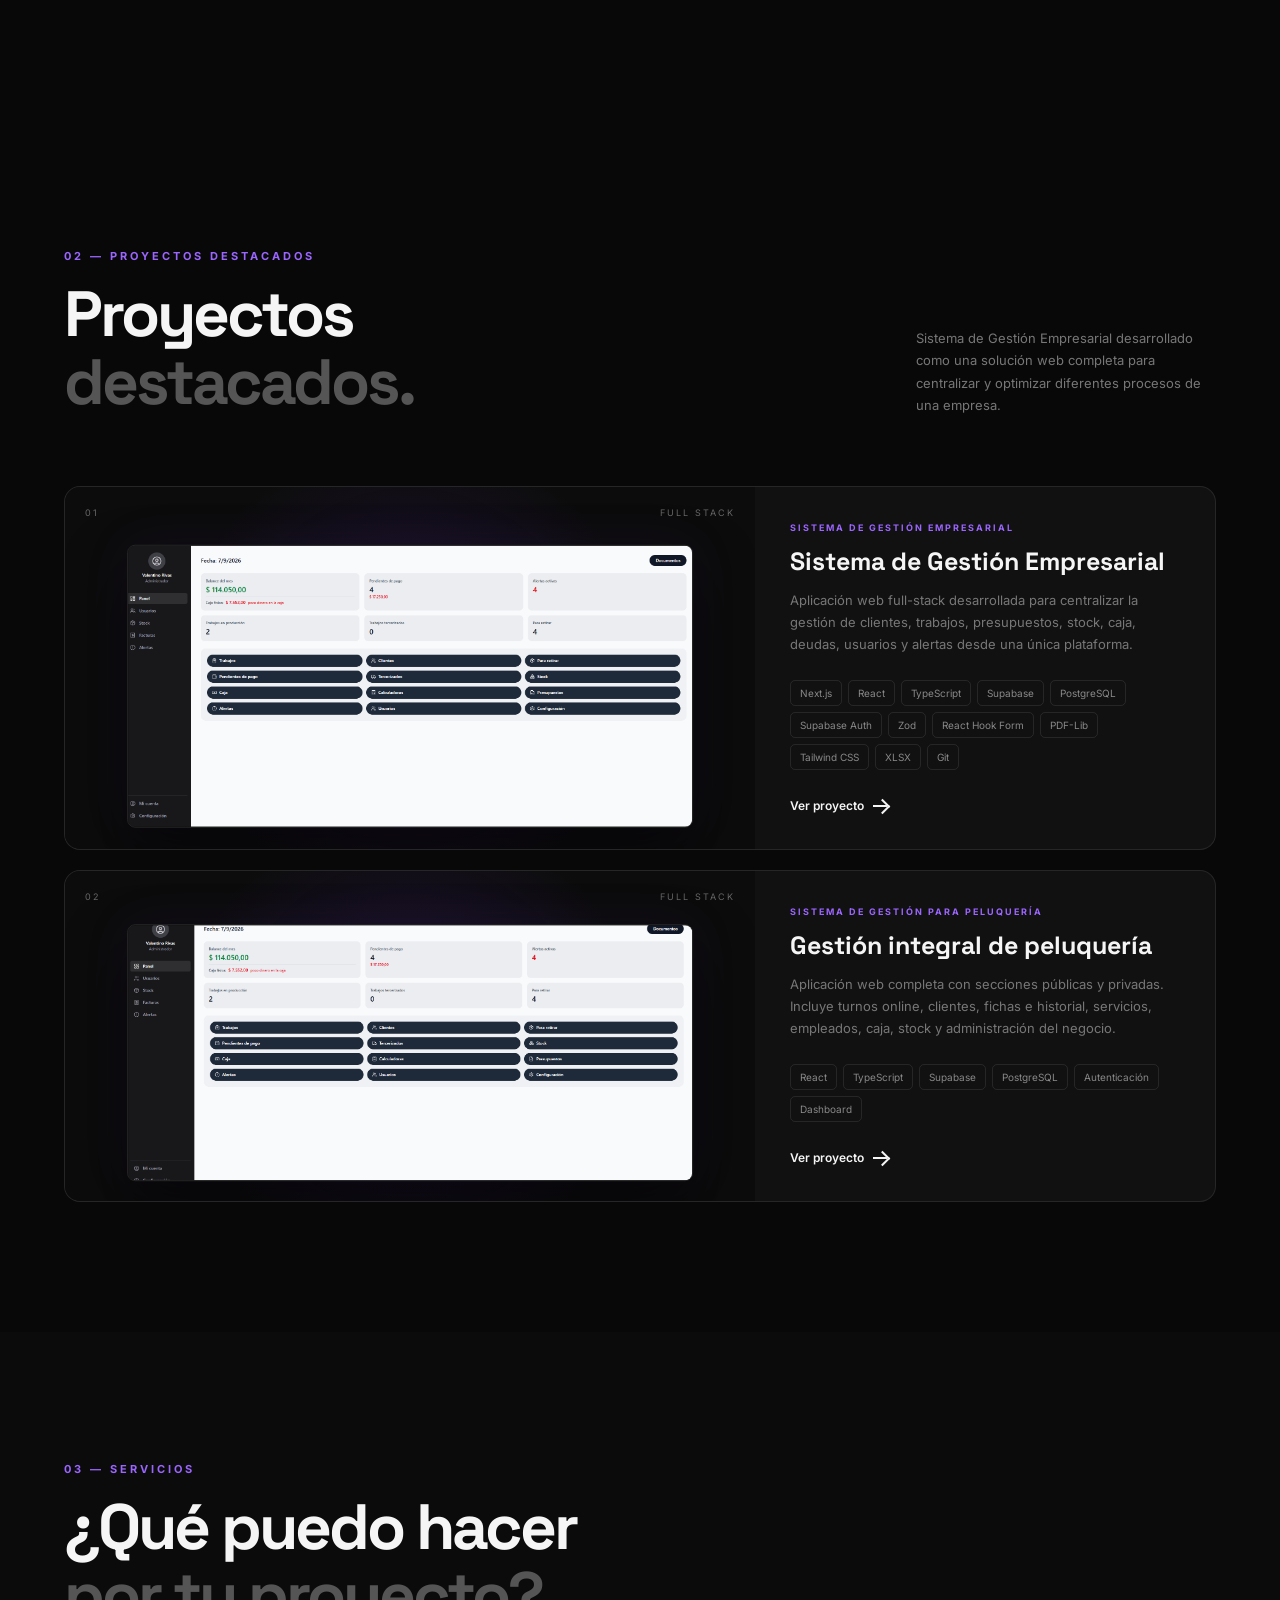
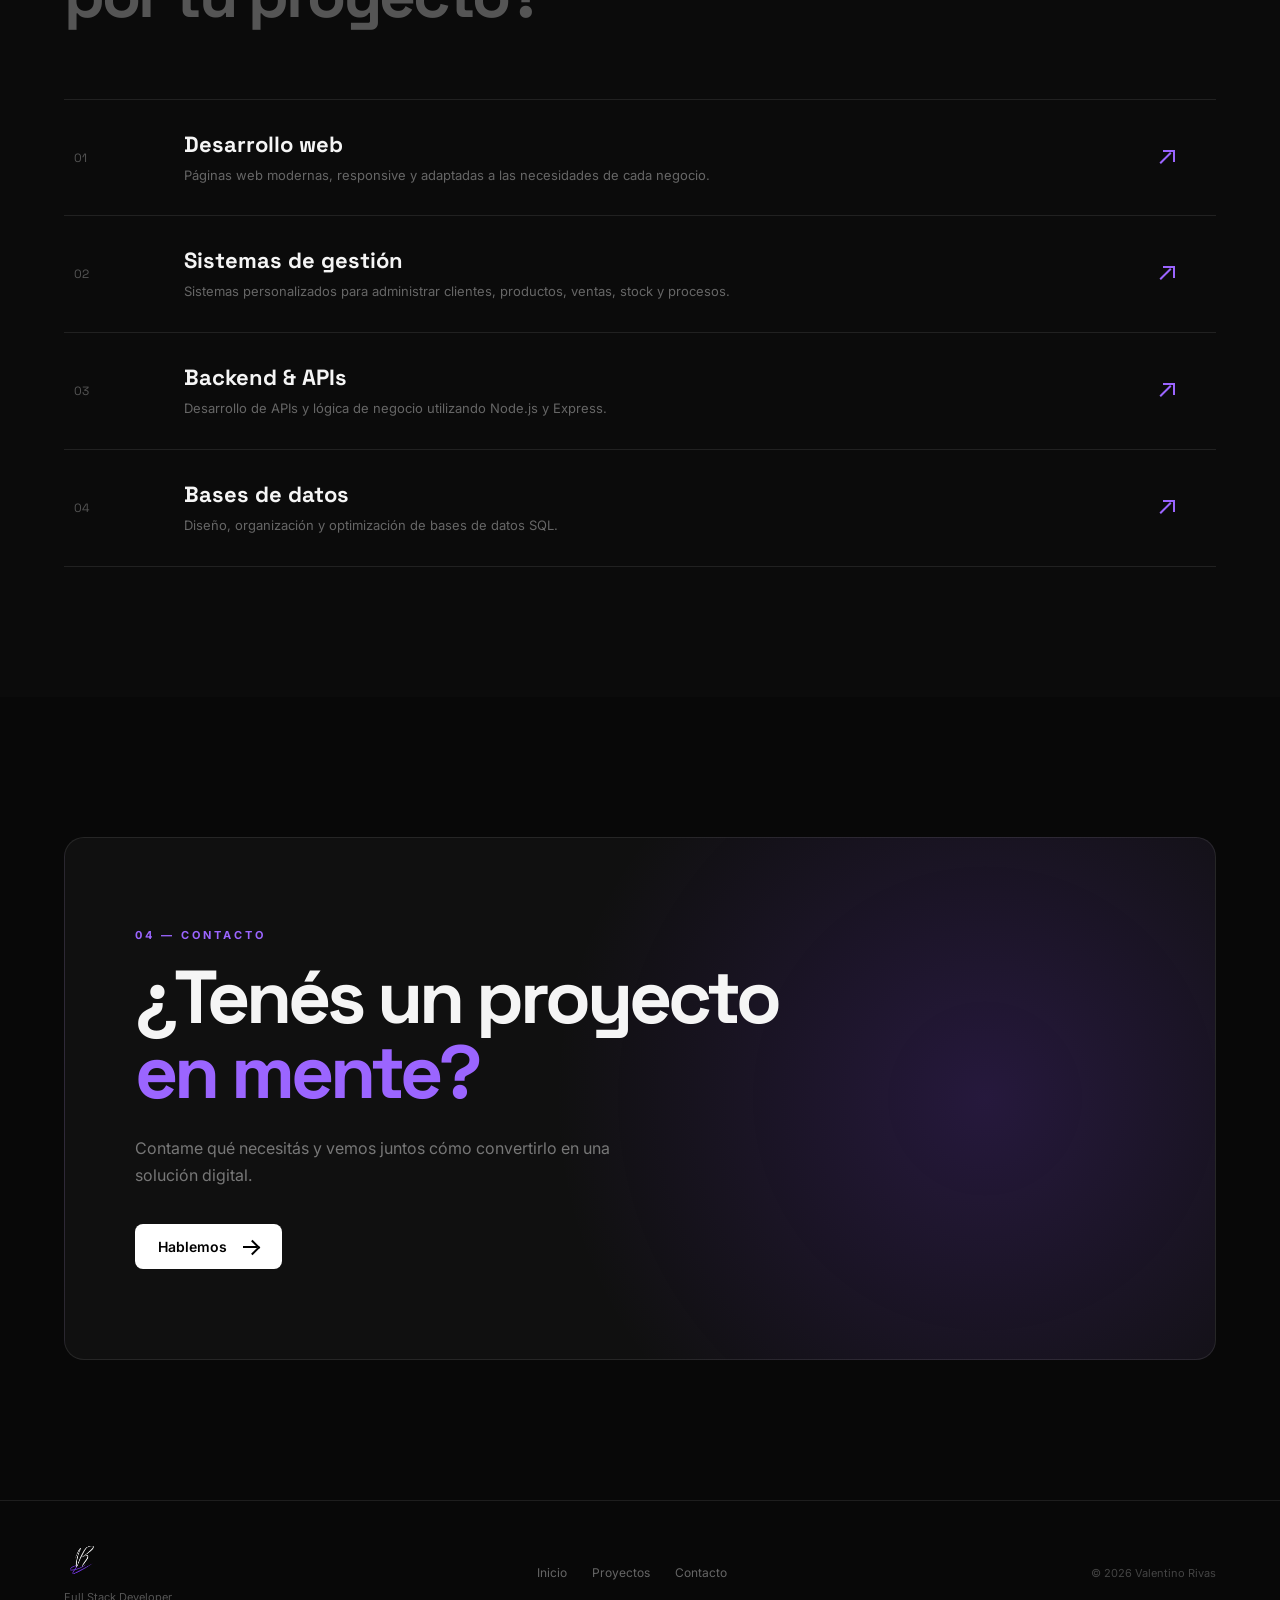
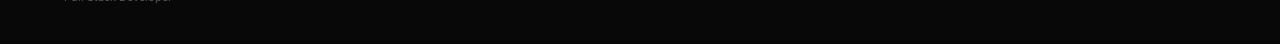
==== commit 9ac03a87: "peluqueria" ====
--- a/index.html
+++ b/index.html
@@ -208,7 +208,7 @@
 
                             <p class="indent">
                                 frontend:
-                                <span class="green">'HTML / CSS / JS'</span>,
+                                <span class="green">'HTML / CSS / JS / TS'</span>,
                             </p>
 
                             <p class="indent">
@@ -218,7 +218,7 @@
 
                             <p class="indent">
                                 database:
-                                <span class="green">'MySQL / Supabase'</span>
+                                <span class="green">'SQL / PostgreSQL'</span>
                             </p>
 
                             <p>
@@ -432,7 +432,7 @@
                 </article></a>
 
                 <!-- PREVIEW: SISTEMA DE GESTIÓN PARA PELUQUERÍA -->
-                <a href="img/peluqueria-preview.png" class="project-card-link" aria-label="Abrir vista previa del sistema de gestión para peluquería" target="_blank" rel="noopener noreferrer">
+                <a href="peluqueria.html" class="project-card-link" aria-label="Ver proyecto Gestión integral de peluquería">
                 <article class="project-card featured project-card-peluqueria">
 
                     <div class="project-image">
@@ -441,7 +441,7 @@
                             <span>FULL STACK</span>
                         </div>
                         <img
-                            src="img/peluqueria-preview.png"
+                            src="img/sistema-gestion.png"
                             alt="Vista previa del sistema de gestión para peluquería"
                             class="project-real-image">
                     </div>
@@ -462,7 +462,7 @@
                             <span>Autenticación</span>
                             <span>Dashboard</span>
                         </div>
-                        <p class="project-preview-note">Vista previa del proyecto</p>
+                        <span class="project-link">Ver proyecto <span class="arrow-icon" aria-hidden="true"></span></span>
                     </div>
 
                 </article>
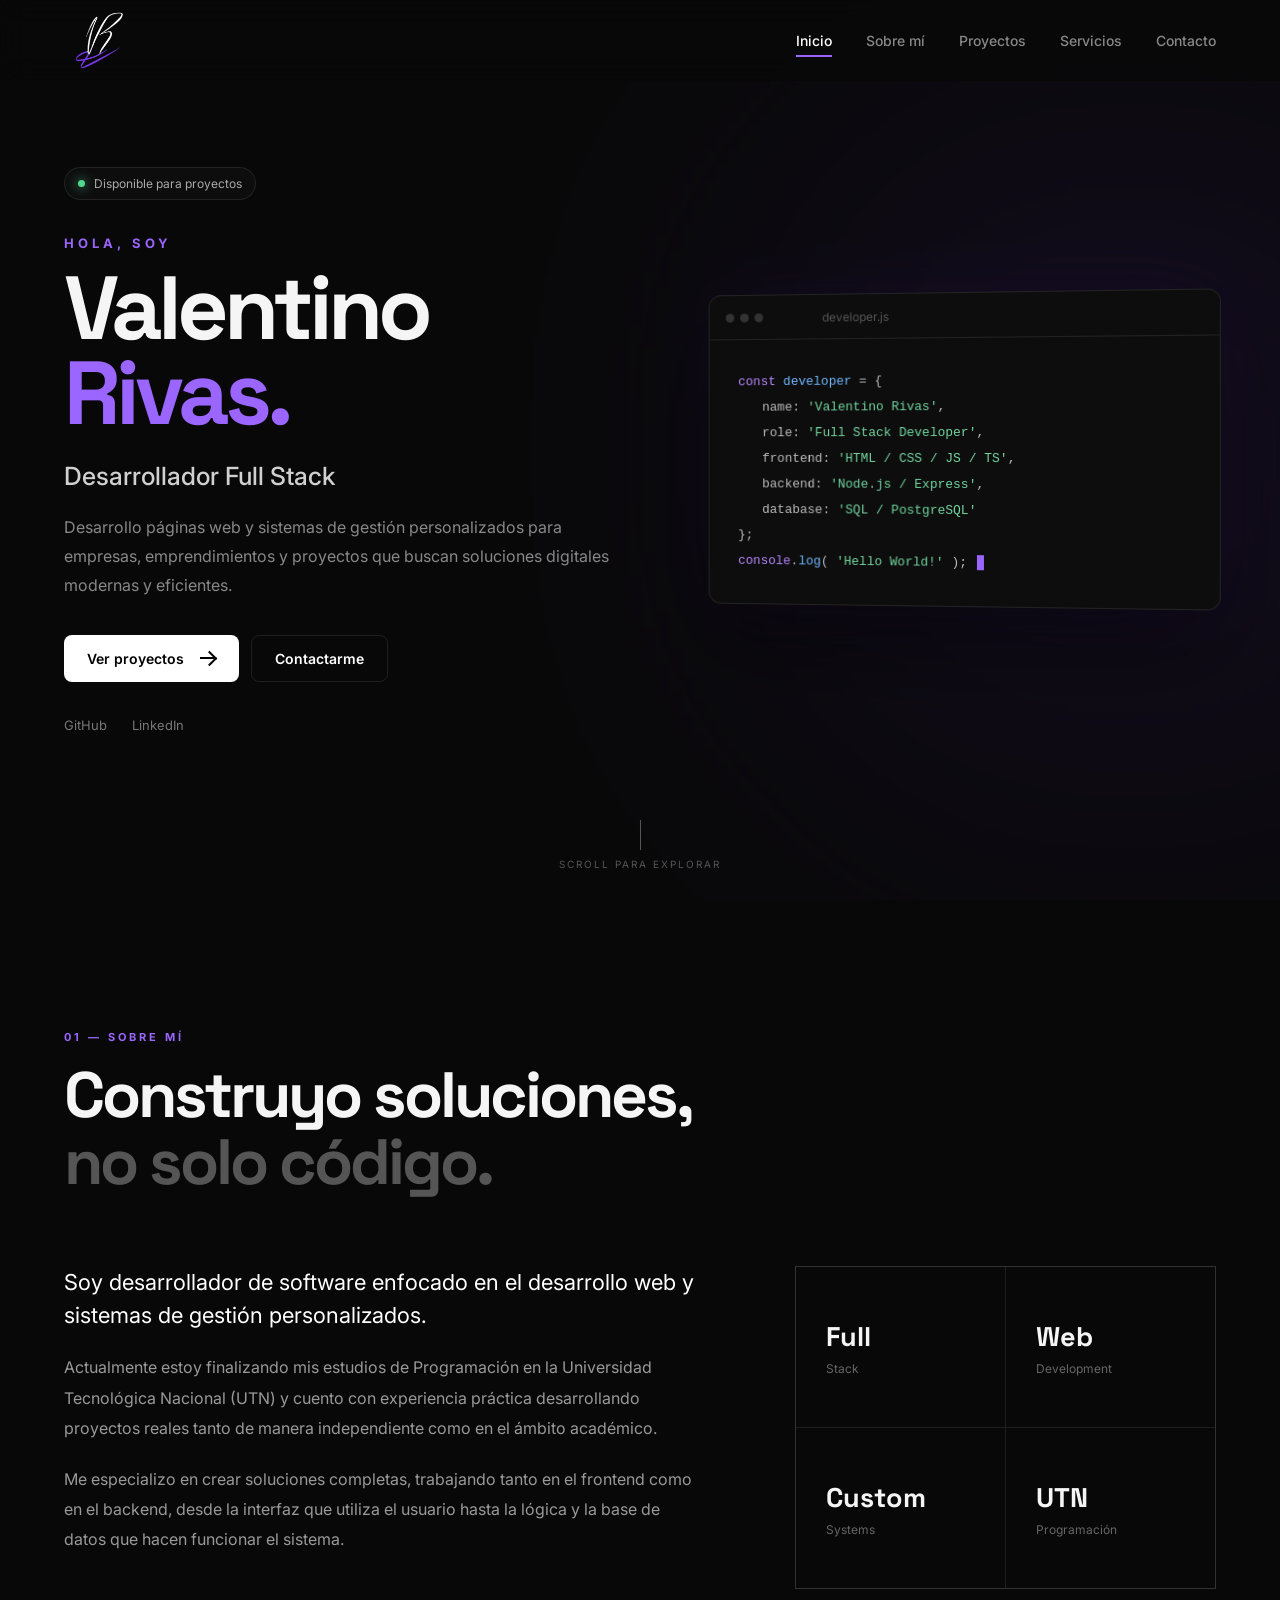
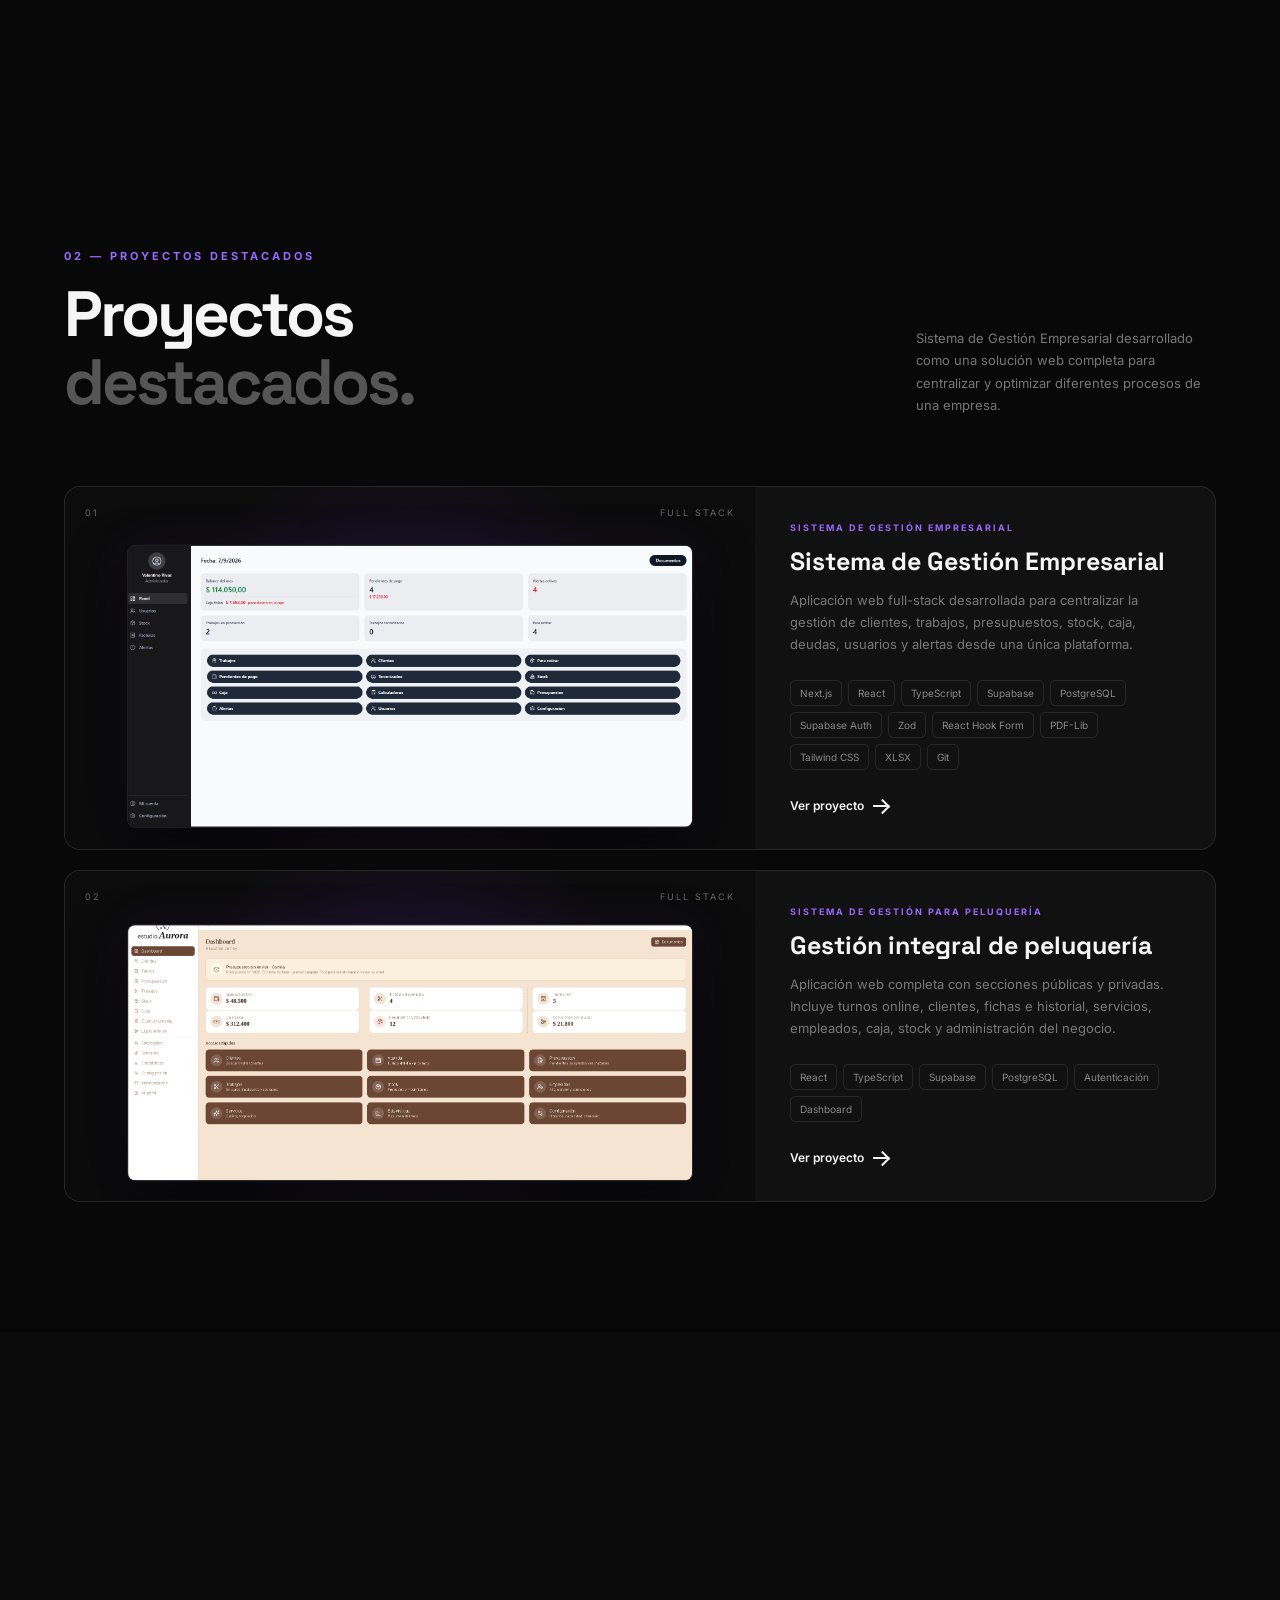
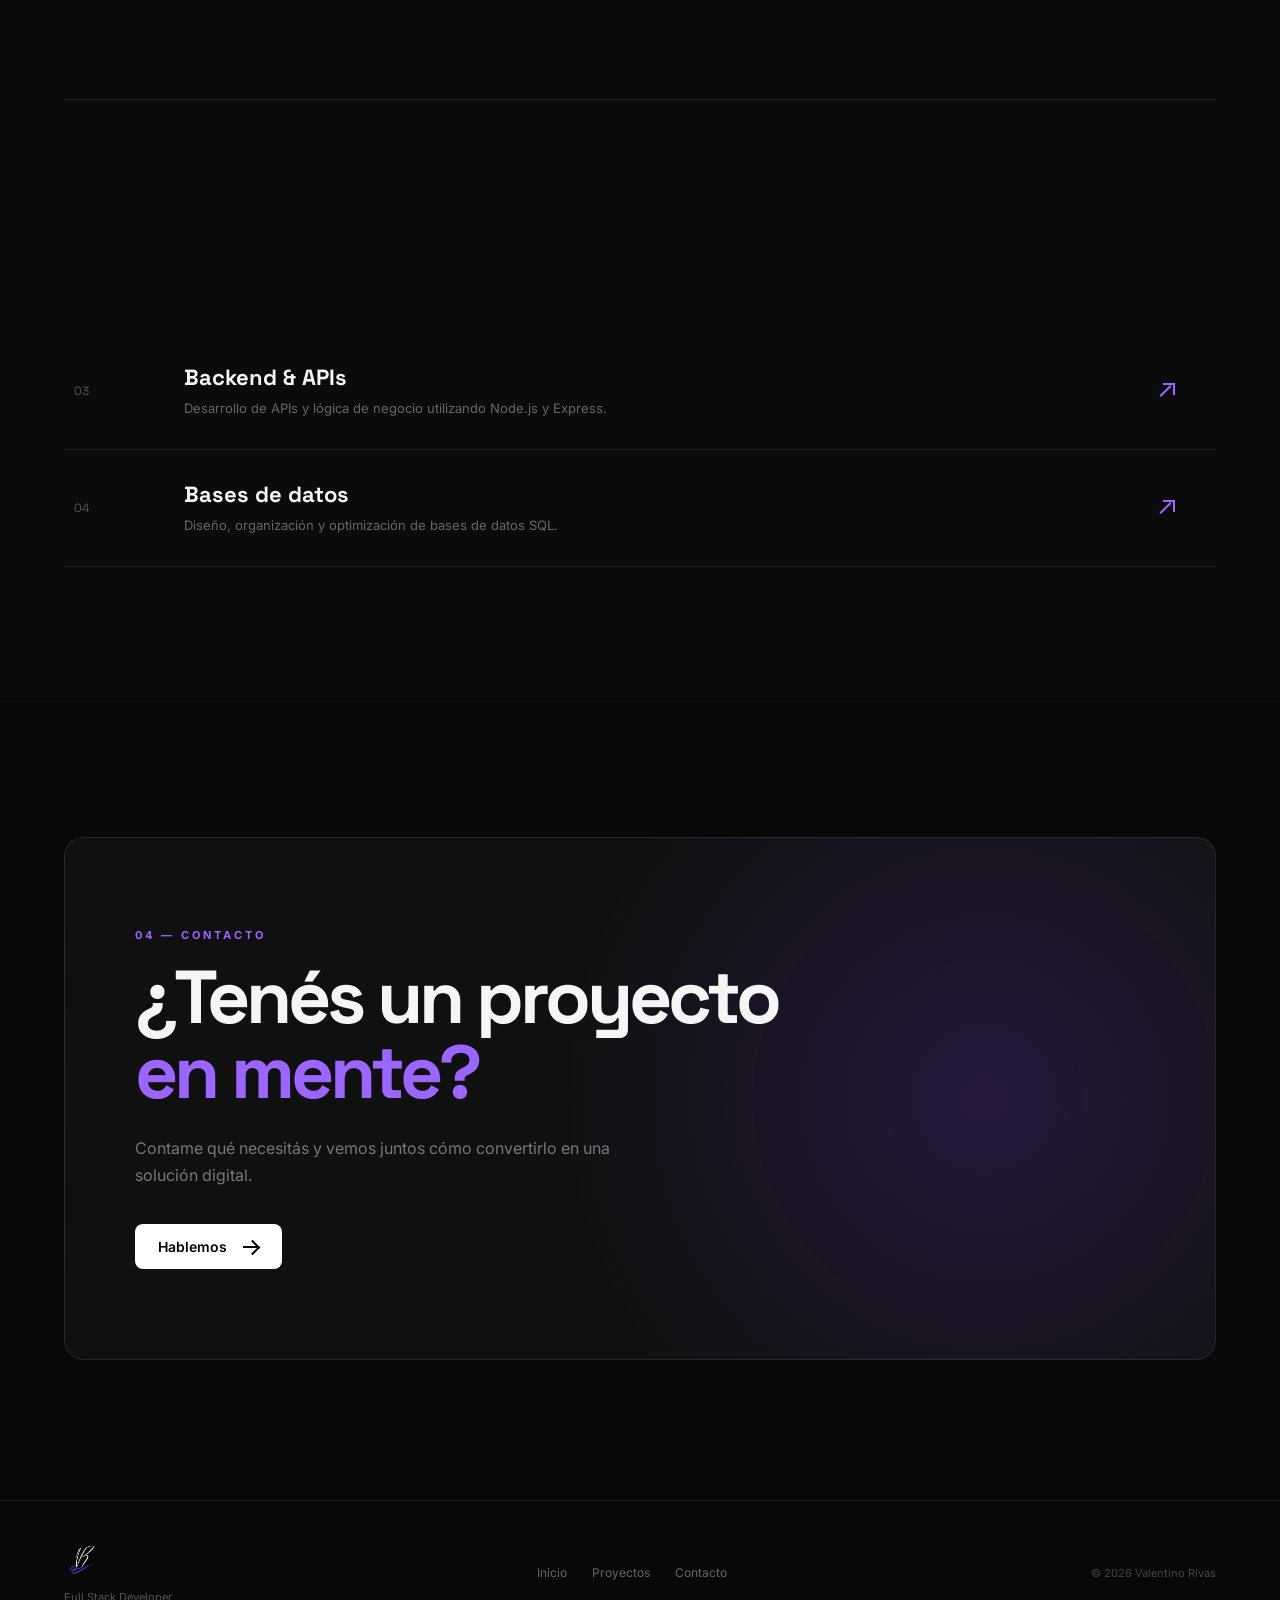
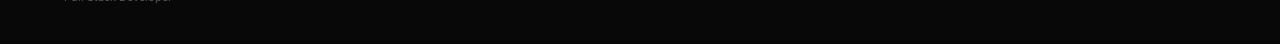
==== commit 367cce24: "Fotos peluqueria" ====
--- a/index.html
+++ b/index.html
@@ -441,7 +441,7 @@
                             <span>FULL STACK</span>
                         </div>
                         <img
-                            src="img/sistema-gestion.png"
+                            src="img/peluqueria/dashboard.png"
                             alt="Vista previa del sistema de gestión para peluquería"
                             class="project-real-image">
                     </div>
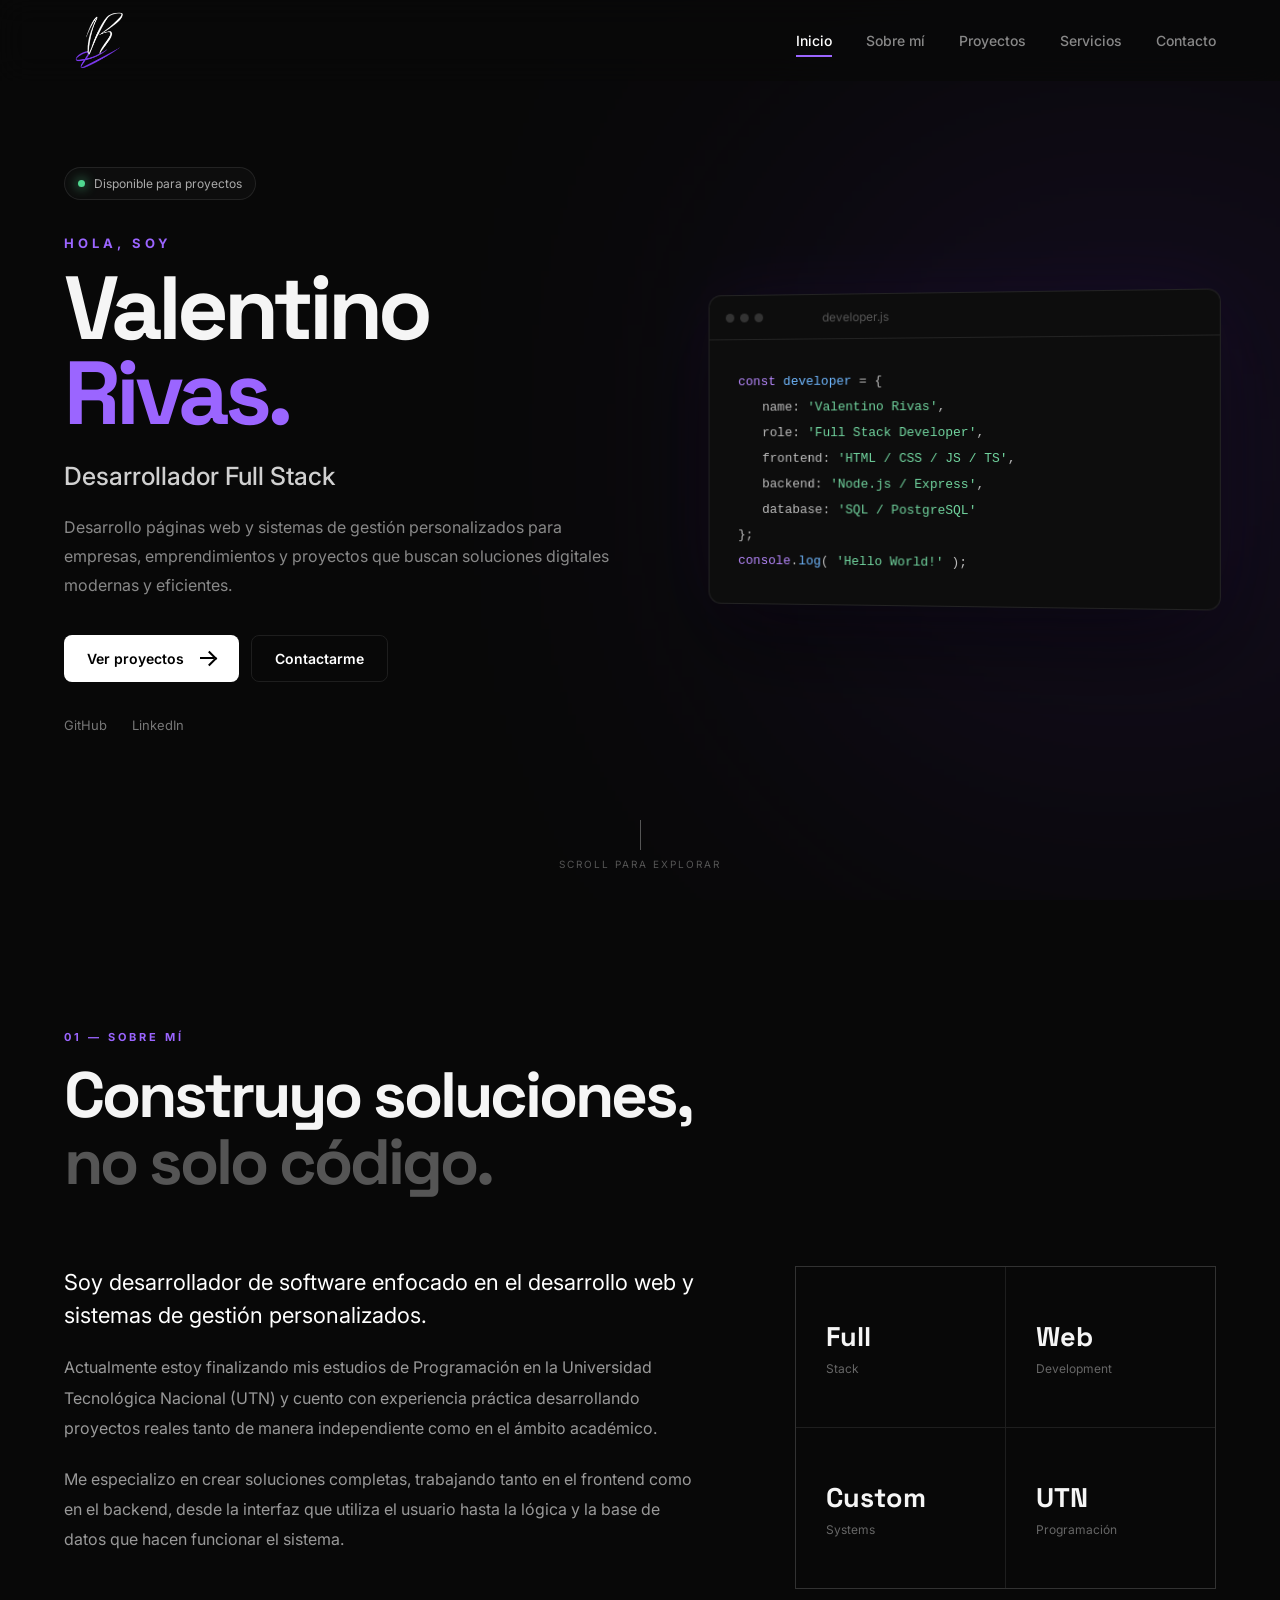
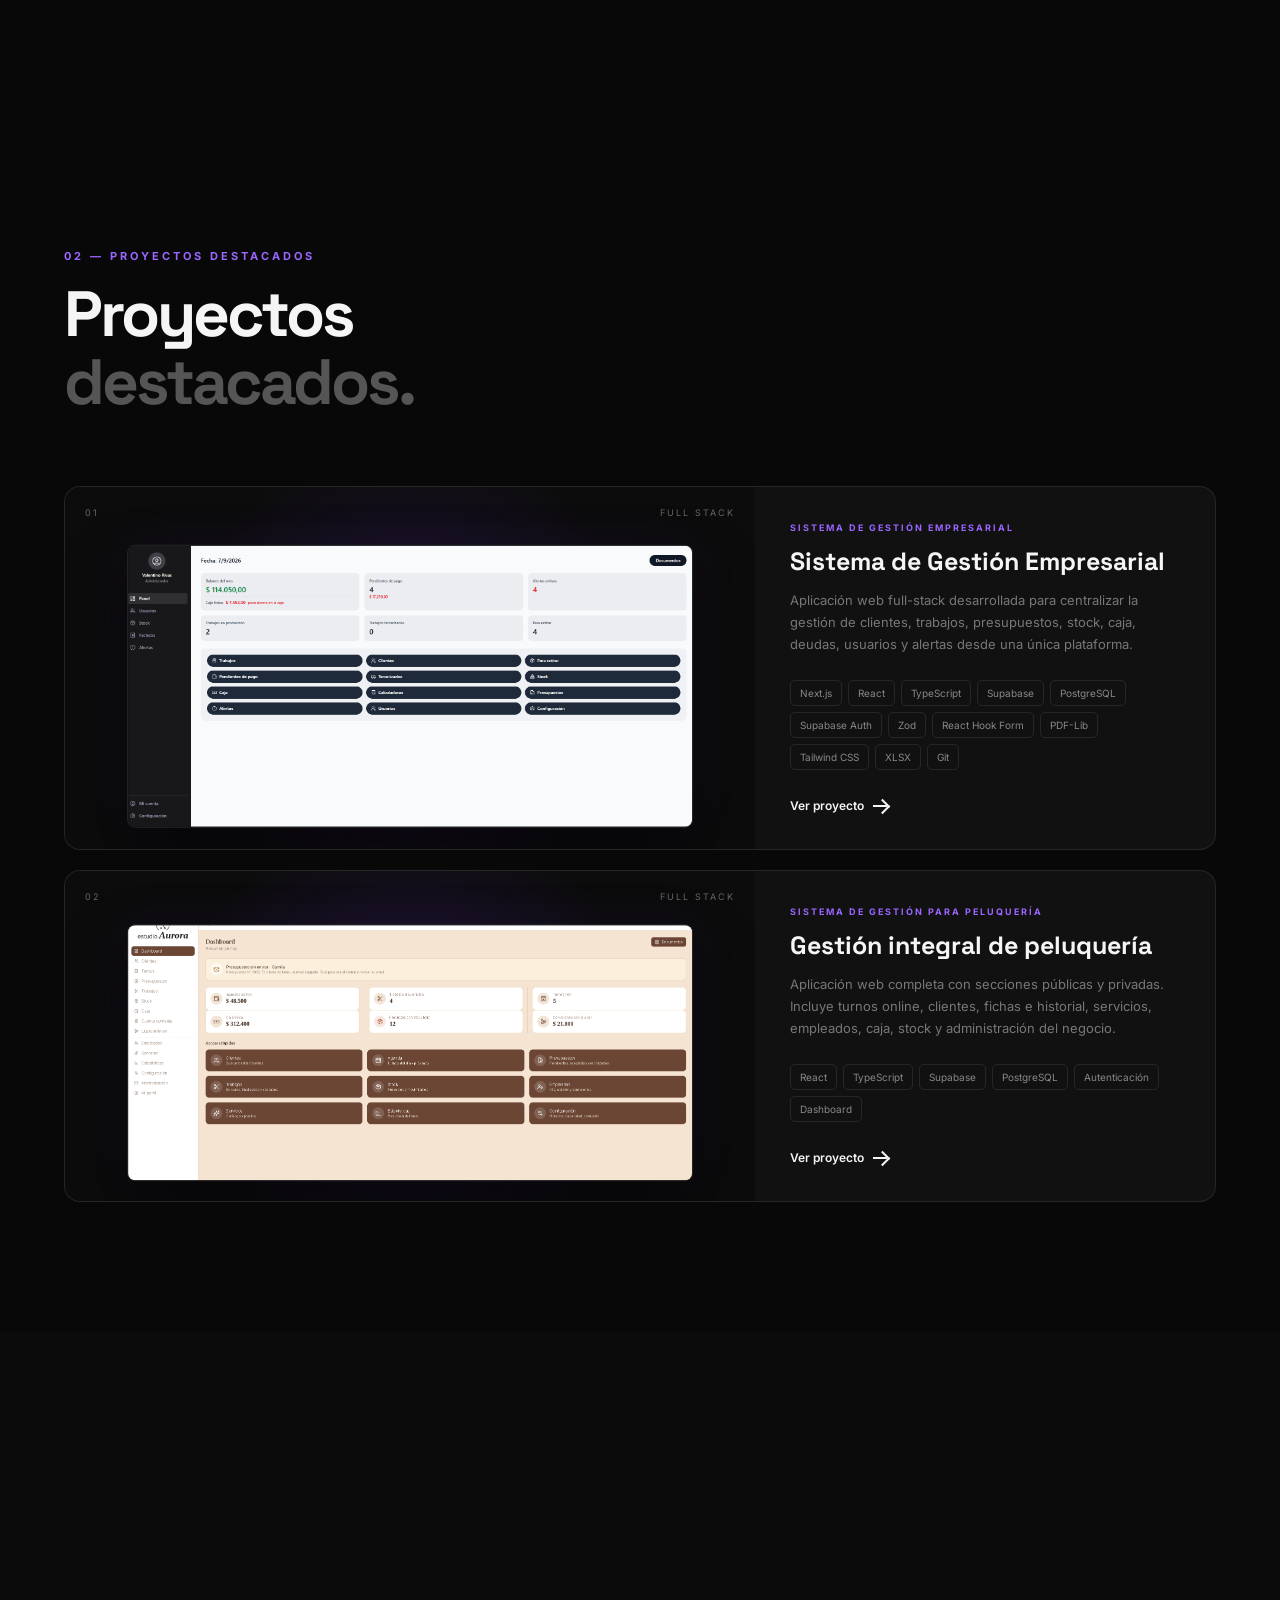
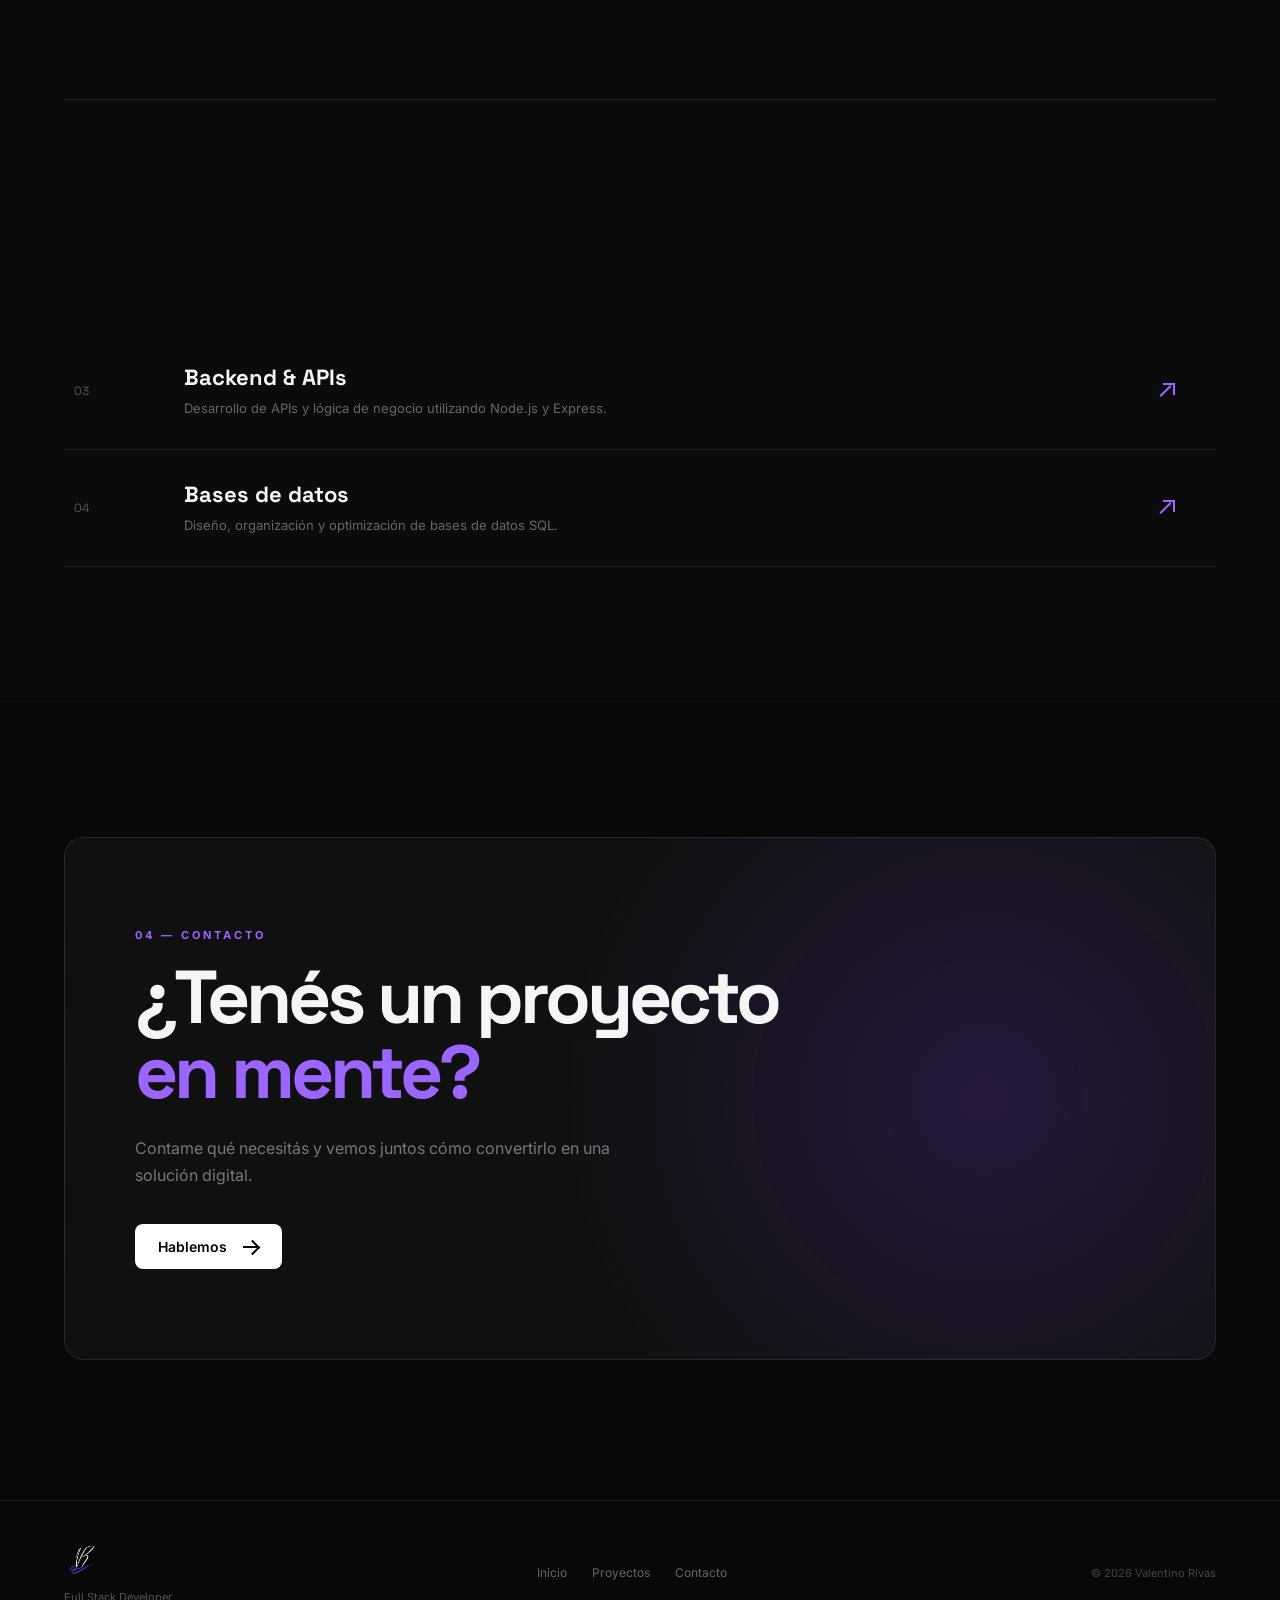
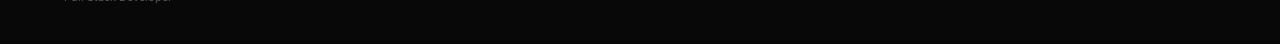
==== commit e48455f4: "minimal changes" ====
--- a/index.html
+++ b/index.html
@@ -354,13 +354,6 @@
                         </h2>
 
                     </div>
-
-
-                    <p class="projects-intro">
-                        Sistema de Gestión Empresarial desarrollado como una
-                        solución web completa para centralizar y optimizar
-                        diferentes procesos de una empresa.
-                    </p>
 
                 </div>
 
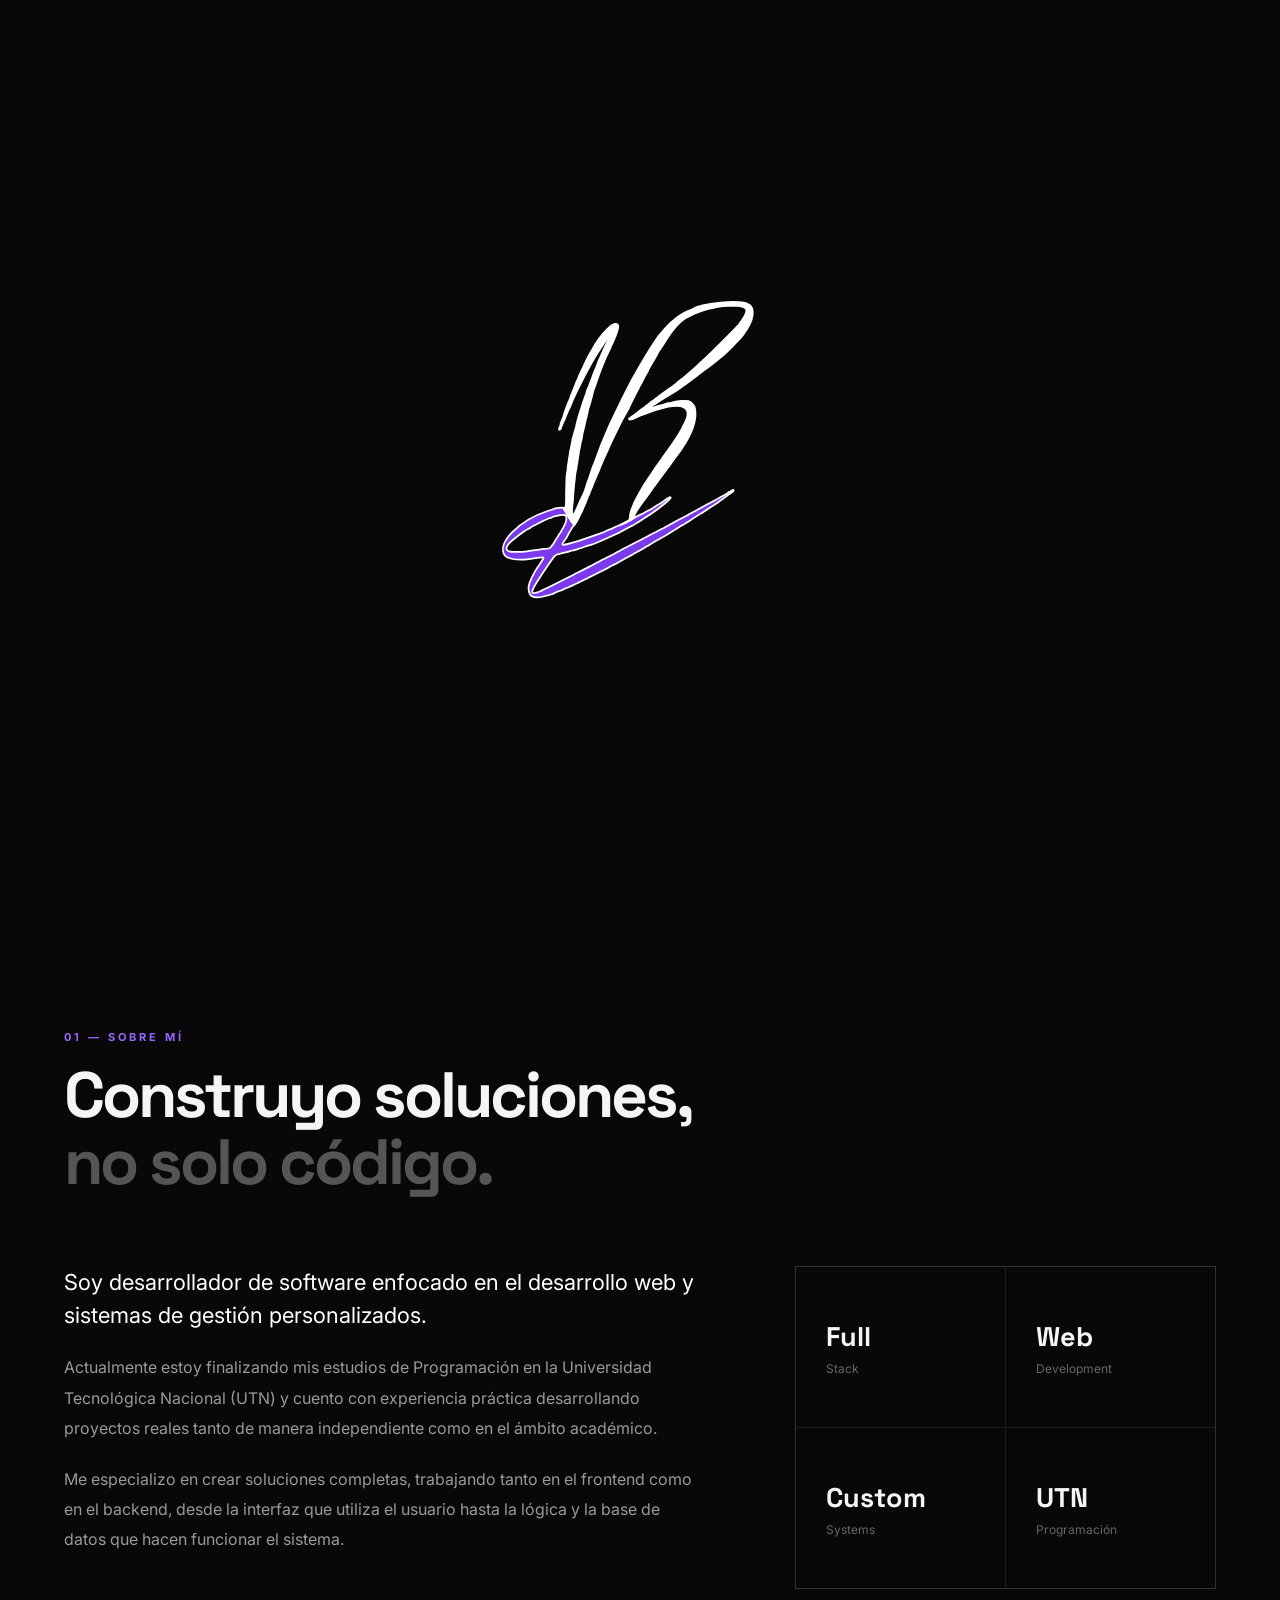
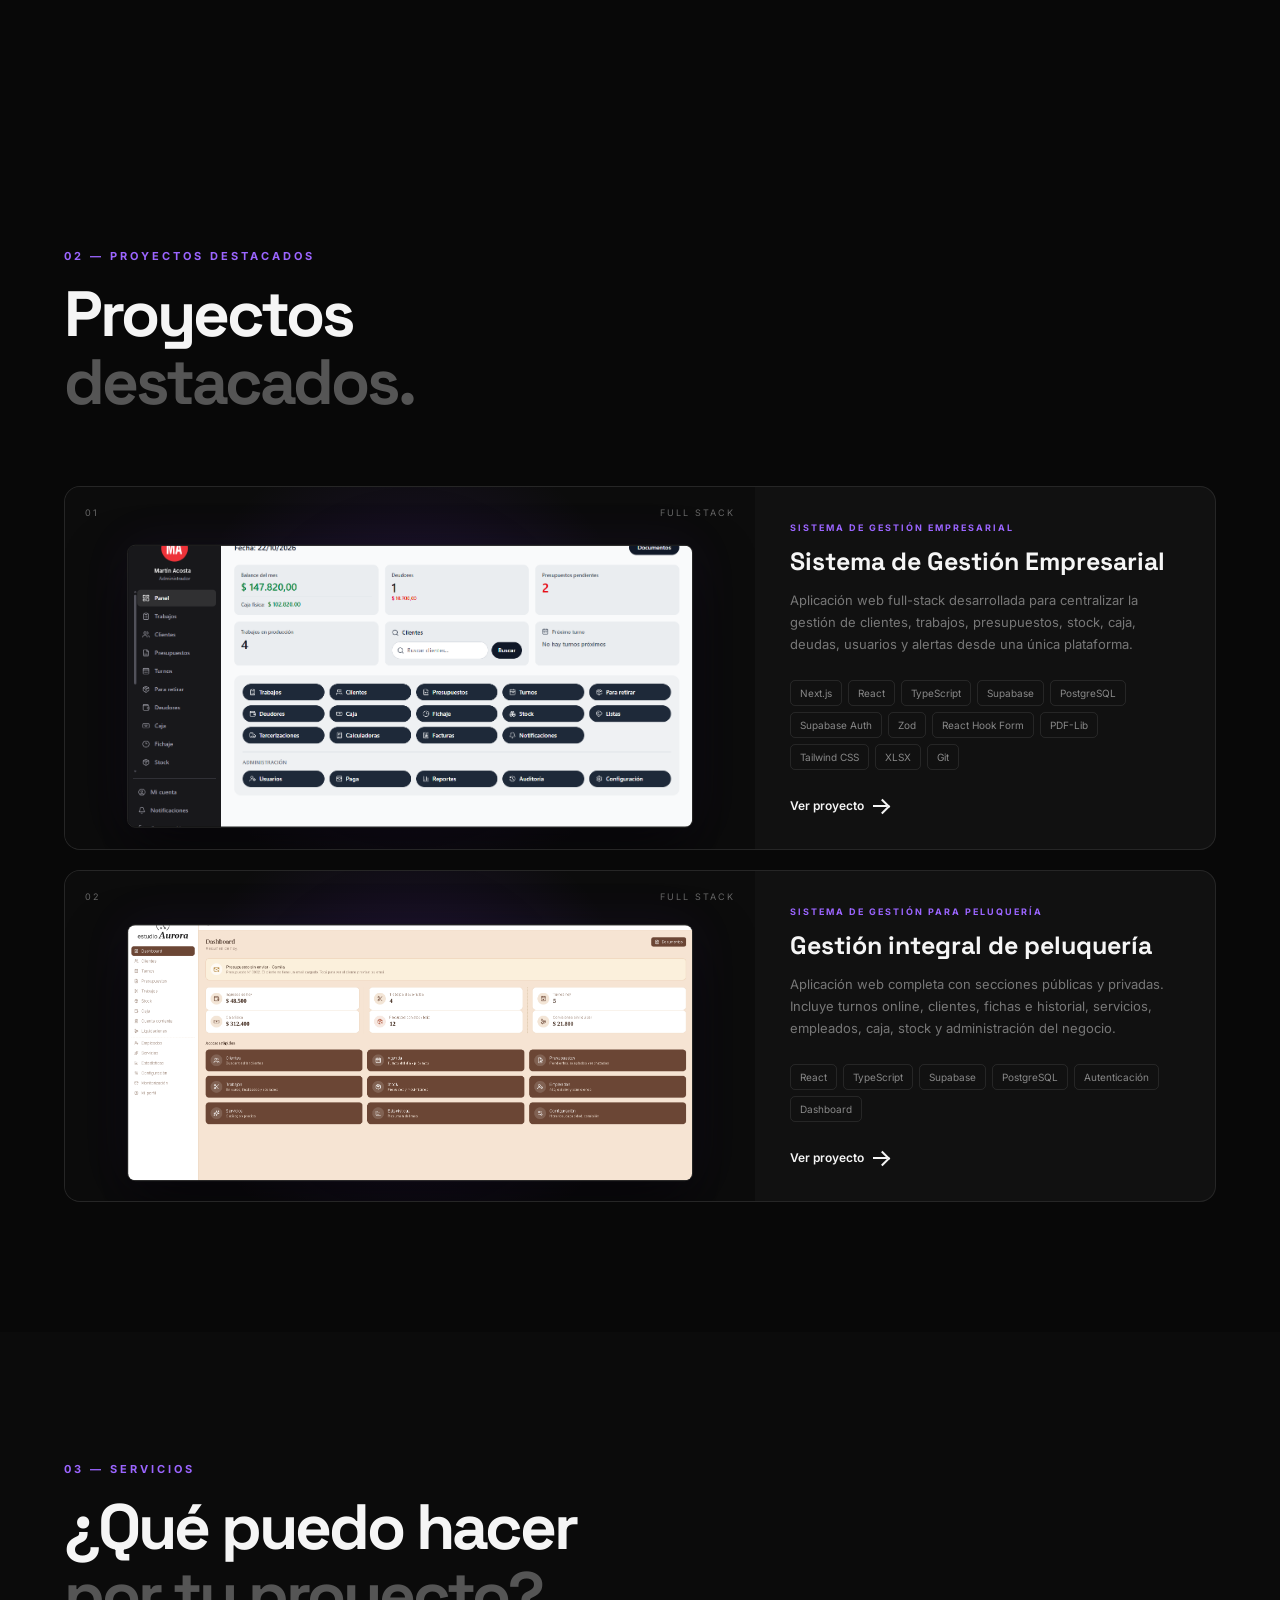
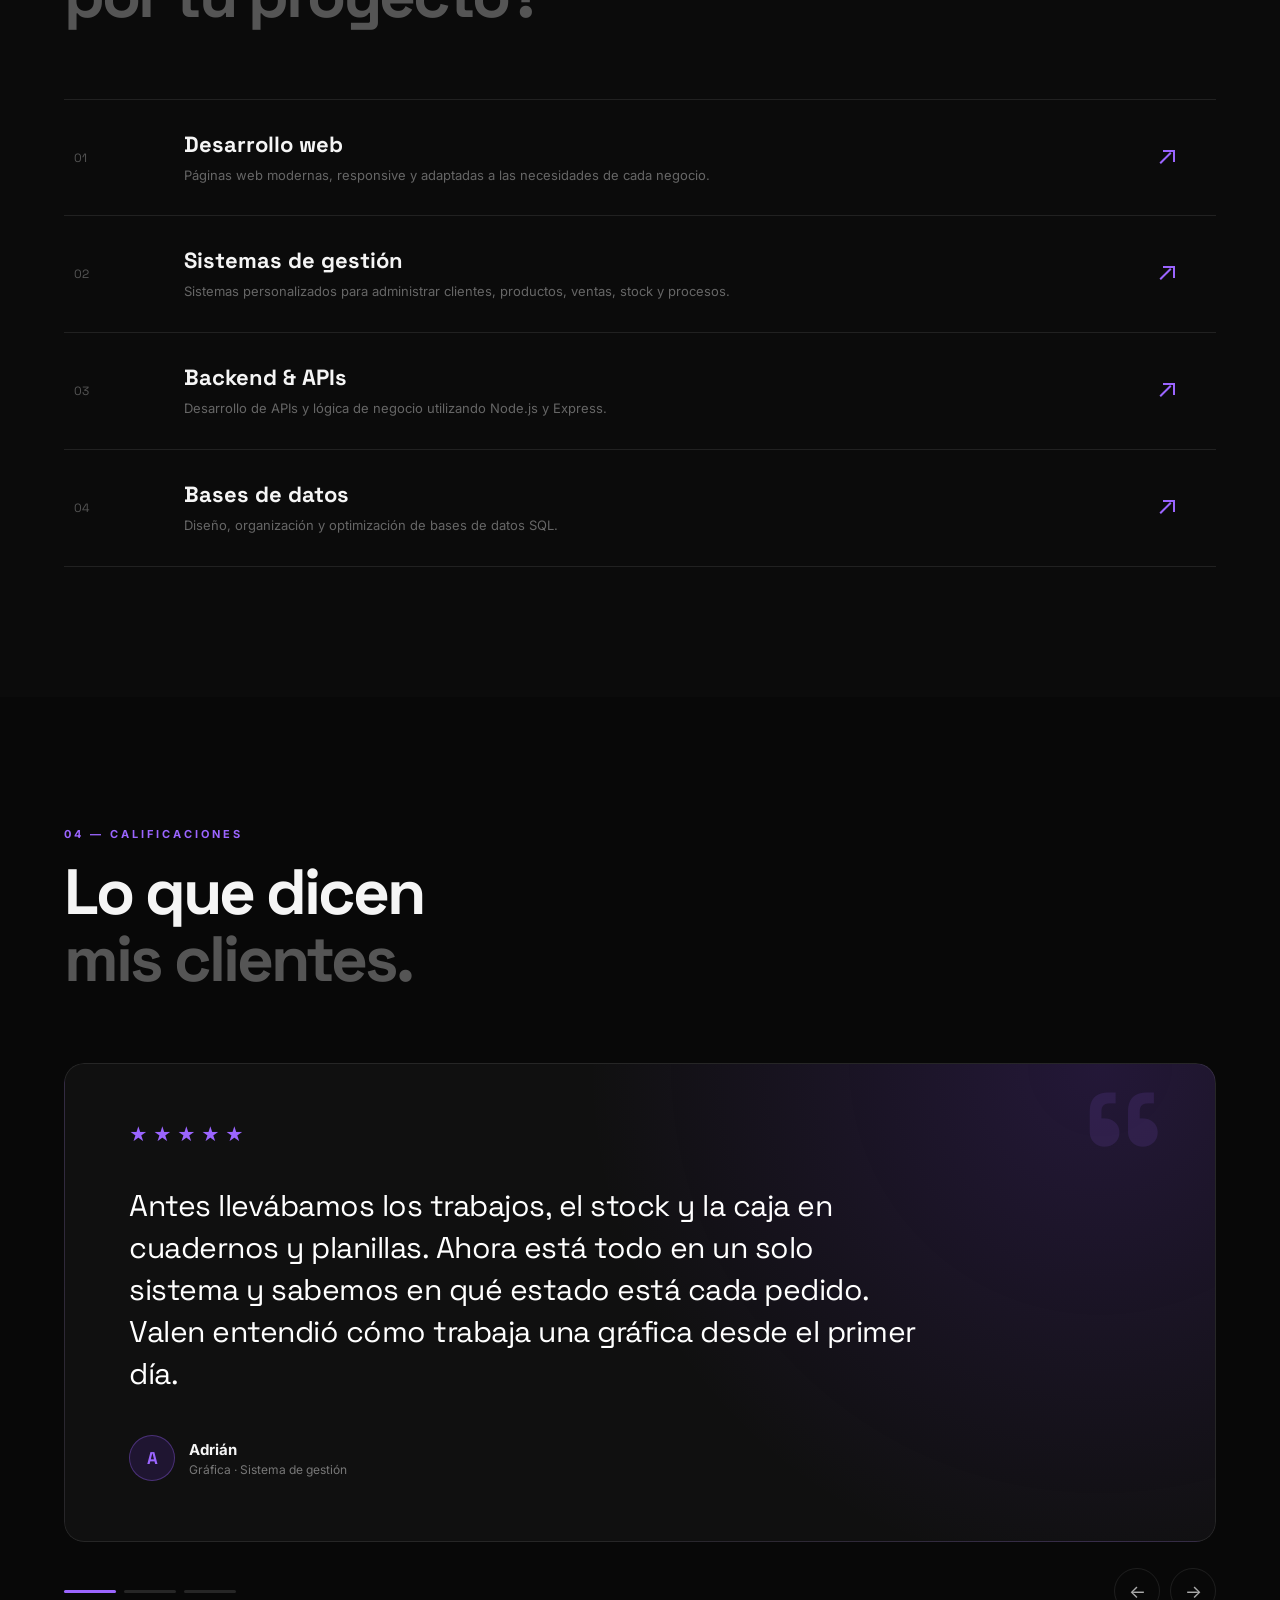
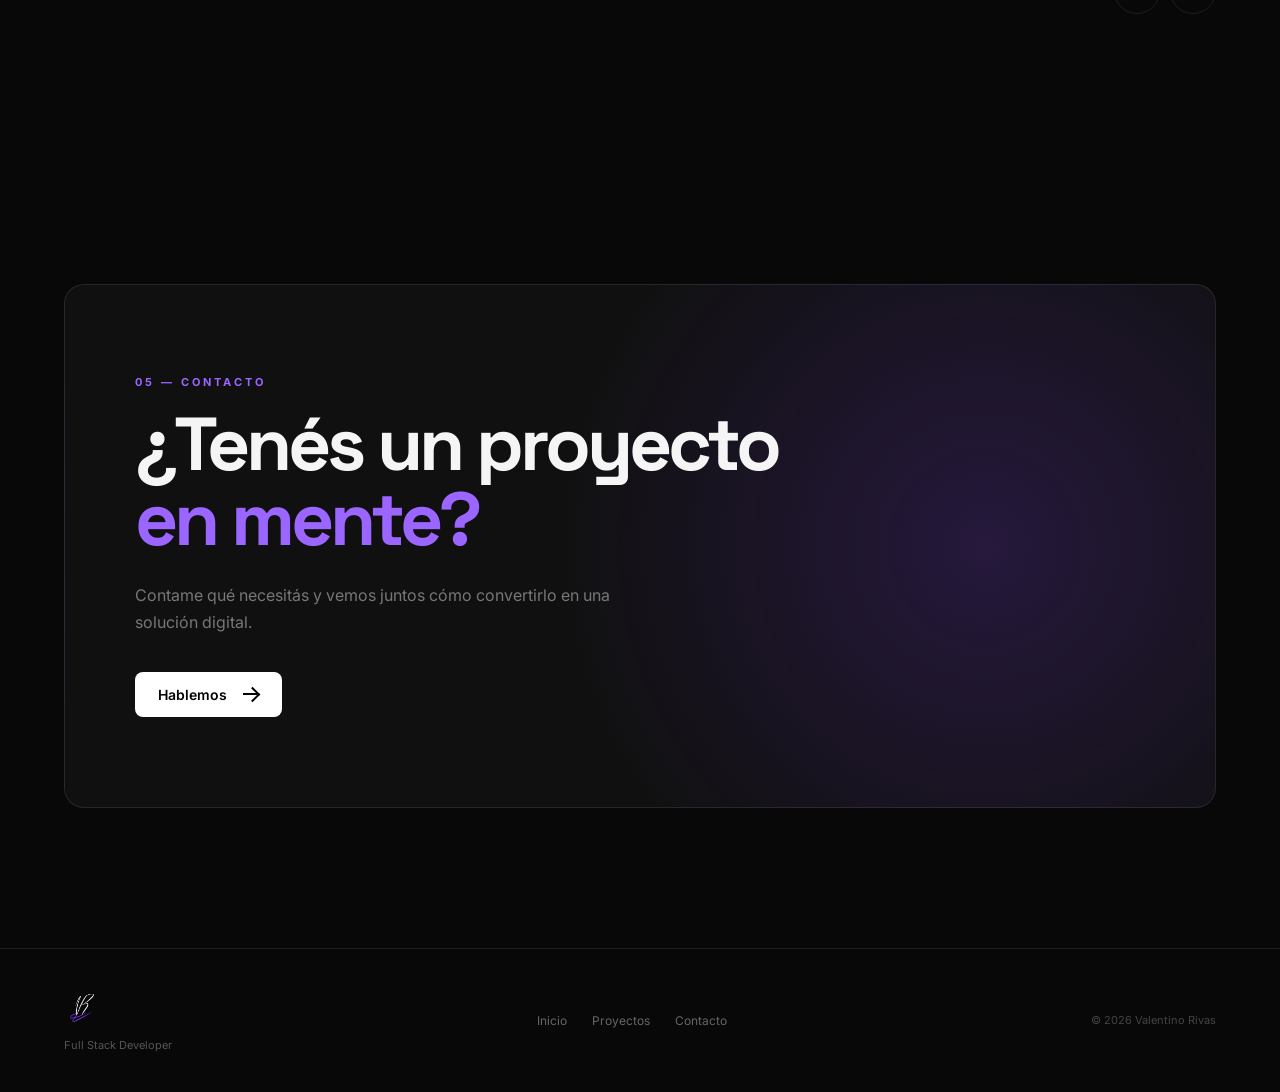
==== commit d5c15b67: "animaciones" ====
--- a/index.html
+++ b/index.html
@@ -11,6 +11,34 @@
     <title>Valentino Rivas | Full Stack Developer</title>
 
     <link rel="stylesheet" href="style.css">
+    <link rel="stylesheet" href="intro.css">
+
+    <!-- Intro: decide si corre la animación de entrada (una vez por sesión) -->
+    <script>
+        (function () {
+            var root = document.documentElement;
+            var force = /[?&]intro\b/.test(location.search);
+            var reduce = window.matchMedia &&
+                window.matchMedia("(prefers-reduced-motion: reduce)").matches;
+            var seen = false;
+            try { seen = sessionStorage.getItem("introSeen") === "1"; } catch (e) {}
+            var hasHash = location.hash && location.hash !== "#inicio";
+
+            if (!force && reduce) return;
+
+            root.classList.add("intro-pending");
+
+            // recarga o vuelta desde un proyecto: versión corta
+            if (!force && (seen || hasHash)) {
+                root.classList.add("intro-short");
+            }
+
+            // seguro: si algo falla, la página se libera sola
+            setTimeout(function () {
+                root.classList.remove("intro-pending", "intro-moving", "intro-short");
+            }, 9000);
+        })();
+    </script>
 
     <!-- Google Fonts -->
     <link rel="preconnect" href="https://fonts.googleapis.com">
@@ -20,7 +48,7 @@
         href="https://fonts.googleapis.com/css2?family=Inter:wght@400;500;600;700;800&family=Space+Grotesk:wght@500;600;700&display=swap"
         rel="stylesheet">
 
-    <link rel="icon" type="image/png" href="/img/favicon.ico">
+    <link rel="icon" type="image/png" href="/img/favicon.svg">
 </head>
 
 <body>
@@ -51,6 +79,10 @@
 
                 <a href="#servicios">
                     Servicios
+                </a>
+
+                <a href="#calificaciones">
+                    Calificaciones
                 </a>
 
                 <a href="#contacto">
@@ -156,6 +188,16 @@
                             rel="noopener noreferrer">
 
                             LinkedIn
+
+                        </a>
+
+
+                        <a
+                            href="https://wa.me/5493482385386?text=Hola%20Valentino%2C%20vi%20tu%20portfolio%20y%20quiero%20consultarte%20por%20un%20proyecto."
+                            target="_blank"
+                            rel="noopener noreferrer">
+
+                            WhatsApp
 
                         </a>
 
@@ -372,7 +414,7 @@
 
 
                         <img
-                            src="img/sistema-gestion.png"
+                            src="img/proyecto/dashboard.png"
                             alt="Sistema de Gestión Empresarial"
                             class="project-real-image">
 
@@ -590,7 +632,151 @@
         </section>
 
 
-        <!-- ================= CONTACTO ================= -->
+        <!-- ================= CALIFICACIONES ================= -->
+
+        <section class="section reviews-section" id="calificaciones">
+
+            <div class="container">
+
+                <div class="section-header">
+
+                    <p class="section-number">
+                        04 — CALIFICACIONES
+                    </p>
+
+                    <h2>
+                        Lo que dicen<br>
+                        <span>mis clientes.</span>
+                    </h2>
+
+                </div>
+
+
+                <div
+                    class="reviews"
+                    aria-roledescription="carrusel"
+                    aria-label="Calificaciones de clientes">
+
+                    <div class="reviews-viewport">
+
+                        <div class="reviews-track">
+
+                            <!-- PLACEHOLDER: reemplazar por la calificación real de Adrian -->
+                            <article class="review-slide">
+                                <div class="review-card">
+
+                                    <div class="review-stars" role="img" aria-label="5 de 5 estrellas">
+                                        <span>★</span><span>★</span><span>★</span><span>★</span><span>★</span>
+                                    </div>
+
+                                    <p class="review-text">
+                                        Antes llevábamos los trabajos, el stock y la caja en
+                                        cuadernos y planillas. Ahora está todo en un solo
+                                        sistema y sabemos en qué estado está cada pedido.
+                                        Valen entendió cómo trabaja una gráfica desde el
+                                        primer día.
+                                    </p>
+
+                                    <div class="review-author">
+                                        <span class="review-avatar" aria-hidden="true">A</span>
+                                        <div>
+                                            <strong>Adrián</strong>
+                                            <span>Gráfica · Sistema de gestión</span>
+                                        </div>
+                                    </div>
+
+                                </div>
+                            </article>
+
+
+                            <!-- PLACEHOLDER: reemplazar por la calificación real de Nadia -->
+                            <article class="review-slide">
+                                <div class="review-card">
+
+                                    <div class="review-stars" role="img" aria-label="5 de 5 estrellas">
+                                        <span>★</span><span>★</span><span>★</span><span>★</span><span>★</span>
+                                    </div>
+
+                                    <p class="review-text">
+                                        Los clientes sacan turnos online y yo manejo
+                                        agenda, caja y stock desde el panel. Me ordenó
+                                        el negocio y me ahorra mucho tiempo todos los
+                                        días. Siempre respondió rápido a mis consultas.
+                                    </p>
+
+                                    <div class="review-author">
+                                        <span class="review-avatar" aria-hidden="true">N</span>
+                                        <div>
+                                            <strong>Nadia</strong>
+                                            <span>Peluquería · Sistema de gestión</span>
+                                        </div>
+                                    </div>
+
+                                </div>
+                            </article>
+
+
+                            <!-- PLACEHOLDER: reemplazar por una calificación real -->
+                            <article class="review-slide">
+                                <div class="review-card">
+
+                                    <div class="review-stars" role="img" aria-label="5 de 5 estrellas">
+                                        <span>★</span><span>★</span><span>★</span><span>★</span><span>★</span>
+                                    </div>
+
+                                    <p class="review-text">
+                                        La página quedó moderna, rápida y se ve perfecta
+                                        en el celular. Cumplió con los plazos y estuvo
+                                        atento a cada detalle que le pedí.
+                                    </p>
+
+                                    <div class="review-author">
+                                        <span class="review-avatar" aria-hidden="true">B</span>
+                                        <div>
+                                            <strong>Bruno</strong>
+                                            <span>Emprendimiento · Página web</span>
+                                        </div>
+                                    </div>
+
+                                </div>
+                            </article>
+
+                        </div>
+
+                    </div>
+
+
+                    <div class="reviews-controls">
+
+                        <div class="reviews-dots"></div>
+
+                        <div class="reviews-arrows">
+
+                            <button
+                                class="reviews-arrow"
+                                id="reviewsPrev"
+                                type="button"
+                                aria-label="Calificación anterior">
+                                ←
+                            </button>
+
+                            <button
+                                class="reviews-arrow"
+                                id="reviewsNext"
+                                type="button"
+                                aria-label="Calificación siguiente">
+                                →
+                            </button>
+
+                        </div>
+
+                    </div>
+
+                </div>
+
+            </div>
+
+        </section>
 
         <section class="contact-section" id="contacto">
 
@@ -599,7 +785,7 @@
                 <div class="contact-box">
 
                     <p class="section-number">
-                        04 — CONTACTO
+                        05 — CONTACTO
                     </p>
 
                     <h2>
@@ -676,6 +862,7 @@
     </footer>
 
 
+    <script src="intro.js"></script>
     <script src="script.js"></script>
 
 </body>
--- a/style.css
+++ b/style.css
@@ -1519,4 +1519,346 @@
         gap: 25px;
     }
 
+}
+
+/* =========================================================
+   REVIEWS (calificaciones)
+========================================================= */
+
+.reviews {
+    --interval: 5s;   /* tiempo entre slides */
+}
+
+.reviews-viewport {
+    overflow: hidden;
+
+    border-radius: 20px;
+}
+
+.reviews-track {
+    display: flex;
+
+    transition: transform 0.9s cubic-bezier(0.76, 0, 0.24, 1);
+
+    will-change: transform;
+}
+
+.review-slide {
+    flex: 0 0 100%;
+
+    min-width: 0;
+}
+
+.review-card {
+    position: relative;
+
+    overflow: hidden;
+
+    height: 100%;
+    min-height: 340px;
+
+    display: flex;
+    flex-direction: column;
+    justify-content: space-between;
+
+    gap: 40px;
+
+    padding: 60px 64px;
+
+    background:
+        radial-gradient(
+            circle at 90% 0%,
+            rgba(124, 58, 237, 0.18),
+            transparent 45%
+        ),
+        #101010;
+
+    border: 1px solid var(--border);
+
+    border-radius: 20px;
+}
+
+/* comilla decorativa */
+
+.review-card::before {
+    content: "“";
+
+    position: absolute;
+
+    top: 0;
+    right: 44px;
+
+    color: rgba(155, 101, 255, 0.12);
+
+    font-family: "Space Grotesk", sans-serif;
+    font-size: 220px;
+    line-height: 1;
+
+    pointer-events: none;
+}
+
+.review-stars {
+    display: flex;
+
+    gap: 5px;
+
+    color: var(--accent-light);
+
+    font-size: 18px;
+}
+
+.review-text {
+    max-width: 800px;
+
+    color: var(--white);
+
+    font-family: "Space Grotesk", sans-serif;
+    font-size: clamp(20px, 2.4vw, 30px);
+    line-height: 1.4;
+
+    letter-spacing: -0.5px;
+}
+
+.review-author {
+    display: flex;
+    align-items: center;
+
+    gap: 14px;
+}
+
+.review-avatar {
+    width: 46px;
+    height: 46px;
+
+    display: grid;
+    place-items: center;
+
+    flex-shrink: 0;
+
+    color: var(--accent-light);
+
+    font-family: "Space Grotesk", sans-serif;
+    font-size: 17px;
+    font-weight: 700;
+
+    background: rgba(124, 58, 237, 0.15);
+
+    border: 1px solid rgba(155, 101, 255, 0.35);
+
+    border-radius: 50%;
+}
+
+.review-author strong {
+    display: block;
+
+    font-size: 15px;
+}
+
+.review-author div span {
+    display: block;
+
+    margin-top: 3px;
+
+    color: #777;
+
+    font-size: 12px;
+}
+
+
+/* ================= CONTROLES ================= */
+
+.reviews-controls {
+    display: flex;
+    align-items: center;
+    justify-content: space-between;
+
+    gap: 20px;
+
+    margin-top: 26px;
+}
+
+.reviews-dots {
+    display: flex;
+
+    gap: 8px;
+}
+
+.reviews-dot {
+    position: relative;
+
+    width: 52px;
+    height: 20px;
+
+    background: none;
+
+    border: 0;
+
+    cursor: pointer;
+}
+
+.reviews-dot::before,
+.reviews-dot::after {
+    content: "";
+
+    position: absolute;
+
+    left: 0;
+    right: 0;
+    top: 50%;
+
+    height: 3px;
+
+    margin-top: -1.5px;
+
+    border-radius: 2px;
+}
+
+.reviews-dot::before {
+    background: rgba(255, 255, 255, 0.12);
+}
+
+.reviews-dot::after {
+    background: var(--accent-light);
+
+    transform: scaleX(0);
+    transform-origin: left;
+}
+
+.reviews-dot.is-active::after {
+    animation: reviewsProgress var(--interval) linear forwards;
+}
+
+/* la barra (y por lo tanto la rotación) se pausa al pasar el mouse o enfocar */
+
+.reviews:hover .reviews-dot.is-active::after,
+.reviews:focus-within .reviews-dot.is-active::after {
+    animation-play-state: paused;
+}
+
+@keyframes reviewsProgress {
+    from { transform: scaleX(0); }
+    to   { transform: scaleX(1); }
+}
+
+.reviews-arrows {
+    display: flex;
+
+    gap: 10px;
+}
+
+.reviews-arrow {
+    width: 46px;
+    height: 46px;
+
+    color: #aaa;
+
+    font-size: 18px;
+
+    background: transparent;
+
+    border: 1px solid var(--border);
+
+    border-radius: 50%;
+
+    cursor: pointer;
+
+    transition: 0.25s ease;
+}
+
+.reviews-arrow:hover {
+    color: white;
+
+    border-color: var(--accent-light);
+
+    background: rgba(124, 58, 237, 0.15);
+}
+
+
+/* ================= RESPONSIVE ================= */
+
+@media (max-width: 950px) {
+
+    .review-card {
+        padding: 46px 40px;
+    }
+
+}
+
+@media (max-width: 650px) {
+
+    .review-card {
+        min-height: 0;
+
+        gap: 30px;
+
+        padding: 34px 26px;
+    }
+
+    .review-card::before {
+        right: 20px;
+
+        font-size: 150px;
+    }
+
+    .reviews-dot {
+        width: 36px;
+    }
+
+    .reviews-arrow {
+        width: 42px;
+        height: 42px;
+    }
+
+}
+
+@media (prefers-reduced-motion: reduce) {
+
+    .reviews-track {
+        transition: none;
+    }
+
+}
+
+/* =========================================================
+   SCROLLBAR (barra de desplazamiento)
+========================================================= */
+
+/* Chrome, Edge, Safari */
+
+::-webkit-scrollbar {
+    width: 12px;
+    height: 12px;
+}
+
+::-webkit-scrollbar-track {
+    background: #080808;
+
+    border-left: 1px solid rgba(255, 255, 255, 0.06);
+}
+
+::-webkit-scrollbar-thumb {
+    background: linear-gradient(180deg, #7c3aed, #4c1d95);
+
+    border: 3px solid #080808;
+
+    border-radius: 999px;
+}
+
+::-webkit-scrollbar-thumb:hover {
+    background: linear-gradient(180deg, #9b65ff, #7c3aed);
+}
+
+::-webkit-scrollbar-corner {
+    background: #080808;
+}
+
+/* Firefox */
+
+@supports not selector(::-webkit-scrollbar) {
+
+    html {
+        scrollbar-width: thin;
+        scrollbar-color: #7c3aed #080808;
+    }
+
 }
--- a/intro.css
+++ b/intro.css
@@ -0,0 +1,164 @@
+/* =========================================================
+   INTRO - el logo se dibuja, se colorea y viaja a la navbar
+   (se activa solo cuando <html> tiene la clase .intro-pending)
+========================================================= */
+
+/* ---------- Estado inicial mientras corre la intro ---------- */
+
+/* el scroll solo se bloquea en la intro completa */
+html.intro-pending:not(.intro-short),
+html.intro-pending:not(.intro-short) body {
+    overflow: hidden;
+}
+
+/* cortina que tapa la página antes de que JS cree la intro (evita parpadeo) */
+html.intro-pending:not(.intro-moving)::before {
+    content: "";
+    position: fixed;
+    inset: 0;
+    z-index: 2900;
+    background: #080808;
+}
+
+/* el logo real de la navbar se mantiene oculto hasta que llega el logo animado */
+.navbar .logo img,
+.project-navbar .logo img {
+    transition: opacity 0.35s ease;
+}
+
+html.intro-pending .navbar .logo img,
+html.intro-pending .project-navbar .logo img {
+    opacity: 0;
+}
+
+/* hero y links del menú esperan a que el logo empiece a viajar */
+html.intro-pending:not(.intro-moving) .hero-content,
+html.intro-pending:not(.intro-moving) .hero-code {
+    animation: none;
+    opacity: 0;
+}
+
+html.intro-pending:not(.intro-moving) .nav-menu a,
+html.intro-pending:not(.intro-moving) .menu-button {
+    opacity: 0;
+}
+
+html.intro-pending.intro-moving .nav-menu a,
+html.intro-pending.intro-moving .menu-button {
+    animation: introFade 0.6s ease backwards;
+}
+
+html.intro-pending.intro-moving .nav-menu a:nth-child(1) { animation-delay: 0.25s; }
+html.intro-pending.intro-moving .nav-menu a:nth-child(2) { animation-delay: 0.32s; }
+html.intro-pending.intro-moving .nav-menu a:nth-child(3) { animation-delay: 0.39s; }
+html.intro-pending.intro-moving .nav-menu a:nth-child(4) { animation-delay: 0.46s; }
+html.intro-pending.intro-moving .nav-menu a:nth-child(5) { animation-delay: 0.53s; }
+html.intro-pending.intro-moving .nav-menu a:nth-child(6) { animation-delay: 0.60s; }
+html.intro-pending.intro-moving .menu-button { animation-delay: 0.3s; }
+
+/* páginas de proyecto: el link "Volver al portfolio" aparece suave */
+html.intro-pending.intro-moving .back-link {
+    animation: introFade 0.6s ease 0.25s backwards;
+}
+
+@keyframes introFade {
+    from { opacity: 0; }
+    to   { opacity: 1; }
+}
+
+
+/* ---------- Capa de la intro ---------- */
+
+.intro {
+    position: fixed;
+    inset: 0;
+    z-index: 3000;
+
+    display: grid;
+    place-items: center;
+
+    background-color: #080808;
+    cursor: pointer;
+
+    transition: background-color 1s ease 0.15s;
+}
+
+.intro.is-moving {
+    background-color: rgba(8, 8, 8, 0);
+    pointer-events: none;
+}
+
+.intro.is-done {
+    opacity: 0;
+    transition: opacity 0.35s ease;
+}
+
+.intro-logo {
+    width: min(62vmin, 400px);
+    height: min(62vmin, 400px);
+
+    overflow: visible;
+    transform-origin: 50% 50%;
+    will-change: transform;
+
+    transition: transform 1.2s cubic-bezier(0.76, 0, 0.24, 1);
+}
+
+
+/* ---------- 1) Se dibuja el contorno ---------- */
+
+.intro-stroke {
+    fill: none;
+    stroke: #ffffff;
+    stroke-width: 5;
+    stroke-linecap: round;
+    stroke-linejoin: round;
+
+    stroke-dasharray: 1 2;
+    stroke-dashoffset: 1;
+
+    animation: introDraw var(--dur) cubic-bezier(0.65, 0, 0.35, 1) var(--delay) forwards;
+
+    transition: opacity 0.8s ease;
+}
+
+@keyframes introDraw {
+    to { stroke-dashoffset: 0; }
+}
+
+
+/* ---------- 2) Se aplican los colores ---------- */
+
+.intro-fill {
+    opacity: 0;
+    transition: opacity 0.9s ease;
+}
+
+.intro-fill.white  { fill: #ffffff; }
+.intro-fill.purple { fill: #7c3aed; }
+
+.intro.is-filled .intro-fill   { opacity: 1; }
+.intro.is-filled .intro-stroke { opacity: 0; }
+
+/* ---------- Versión corta (recarga / volver desde un proyecto) ---------- */
+/* el logo se dibuja directamente en su lugar, en la navbar */
+
+.intro.is-short {
+    display: block;
+
+    background-color: transparent;
+
+    pointer-events: none;
+    cursor: default;
+}
+
+.intro.is-short .intro-stroke {
+    stroke-width: 22;
+
+    animation-duration: calc(var(--dur) * 0.55);
+    animation-delay: calc(var(--delay) * 0.55);
+}
+
+.intro.is-short .intro-fill {
+    transition-duration: 0.6s;
+}
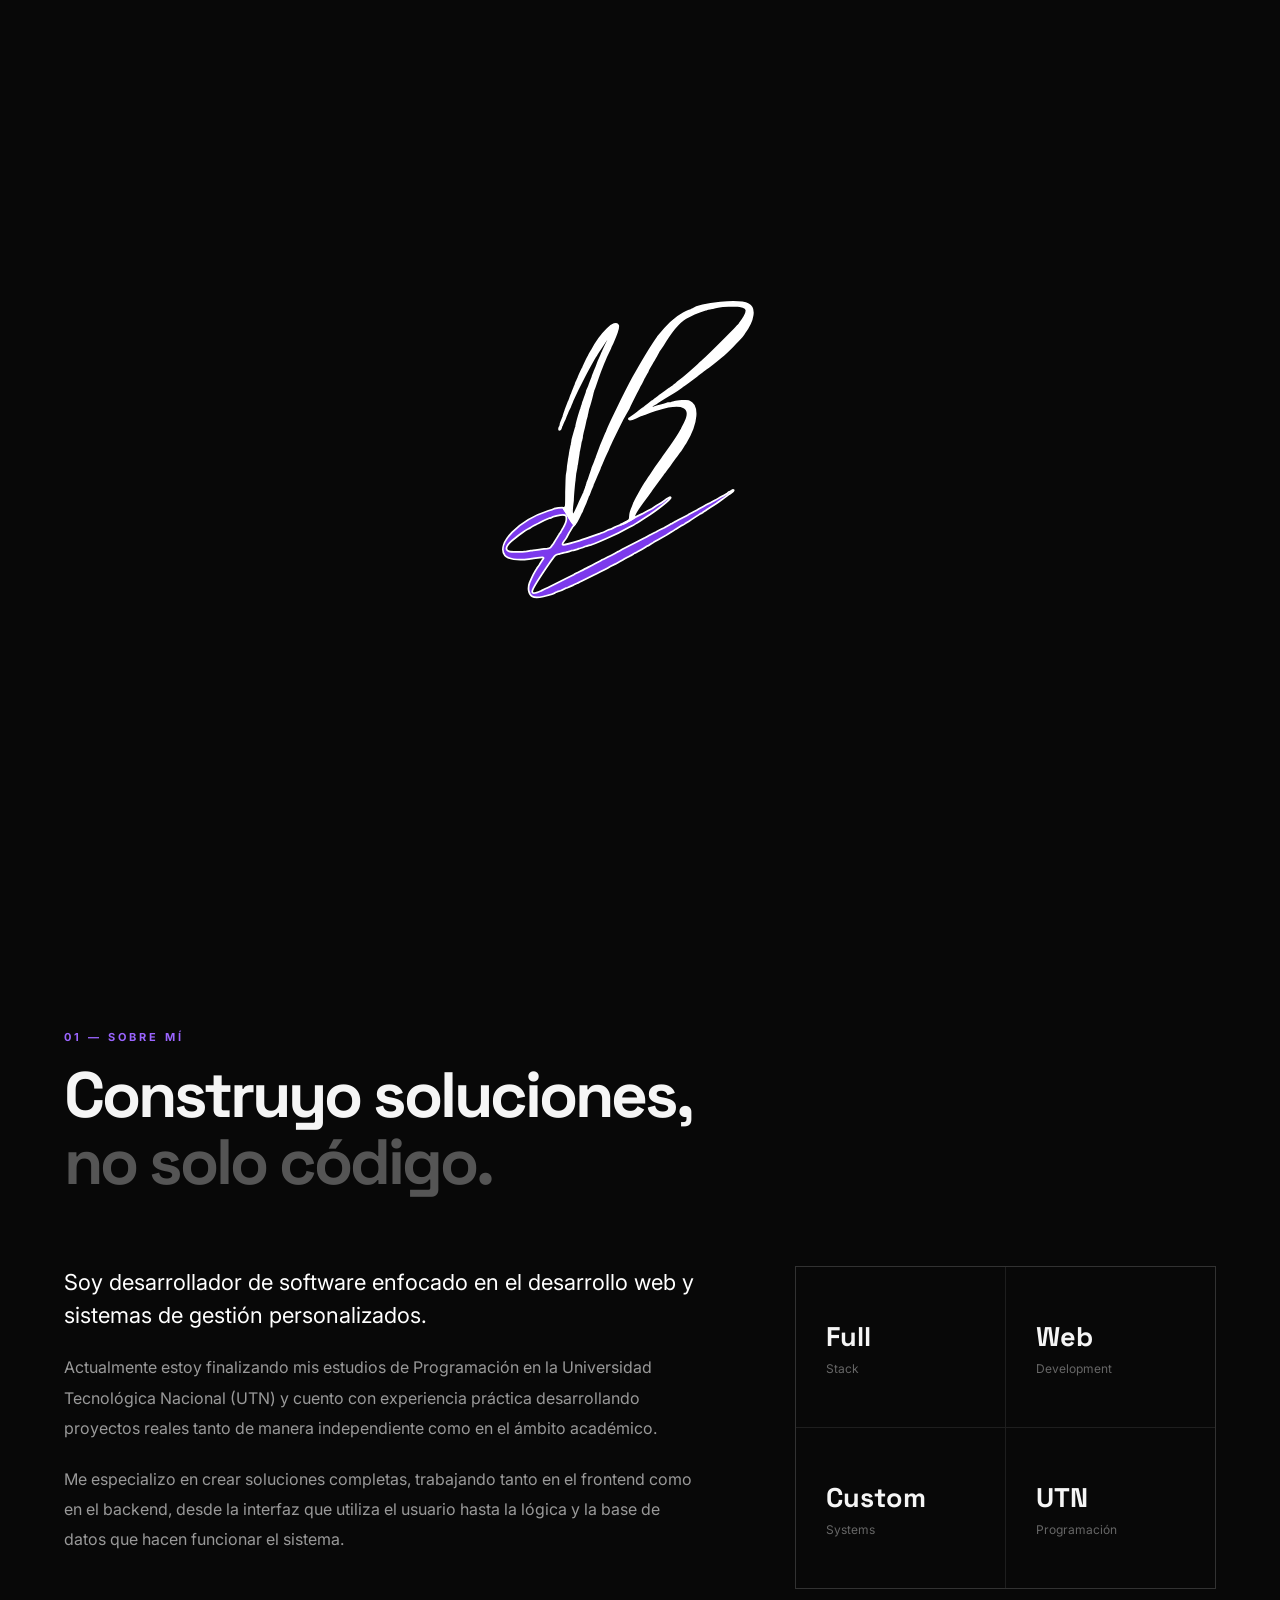
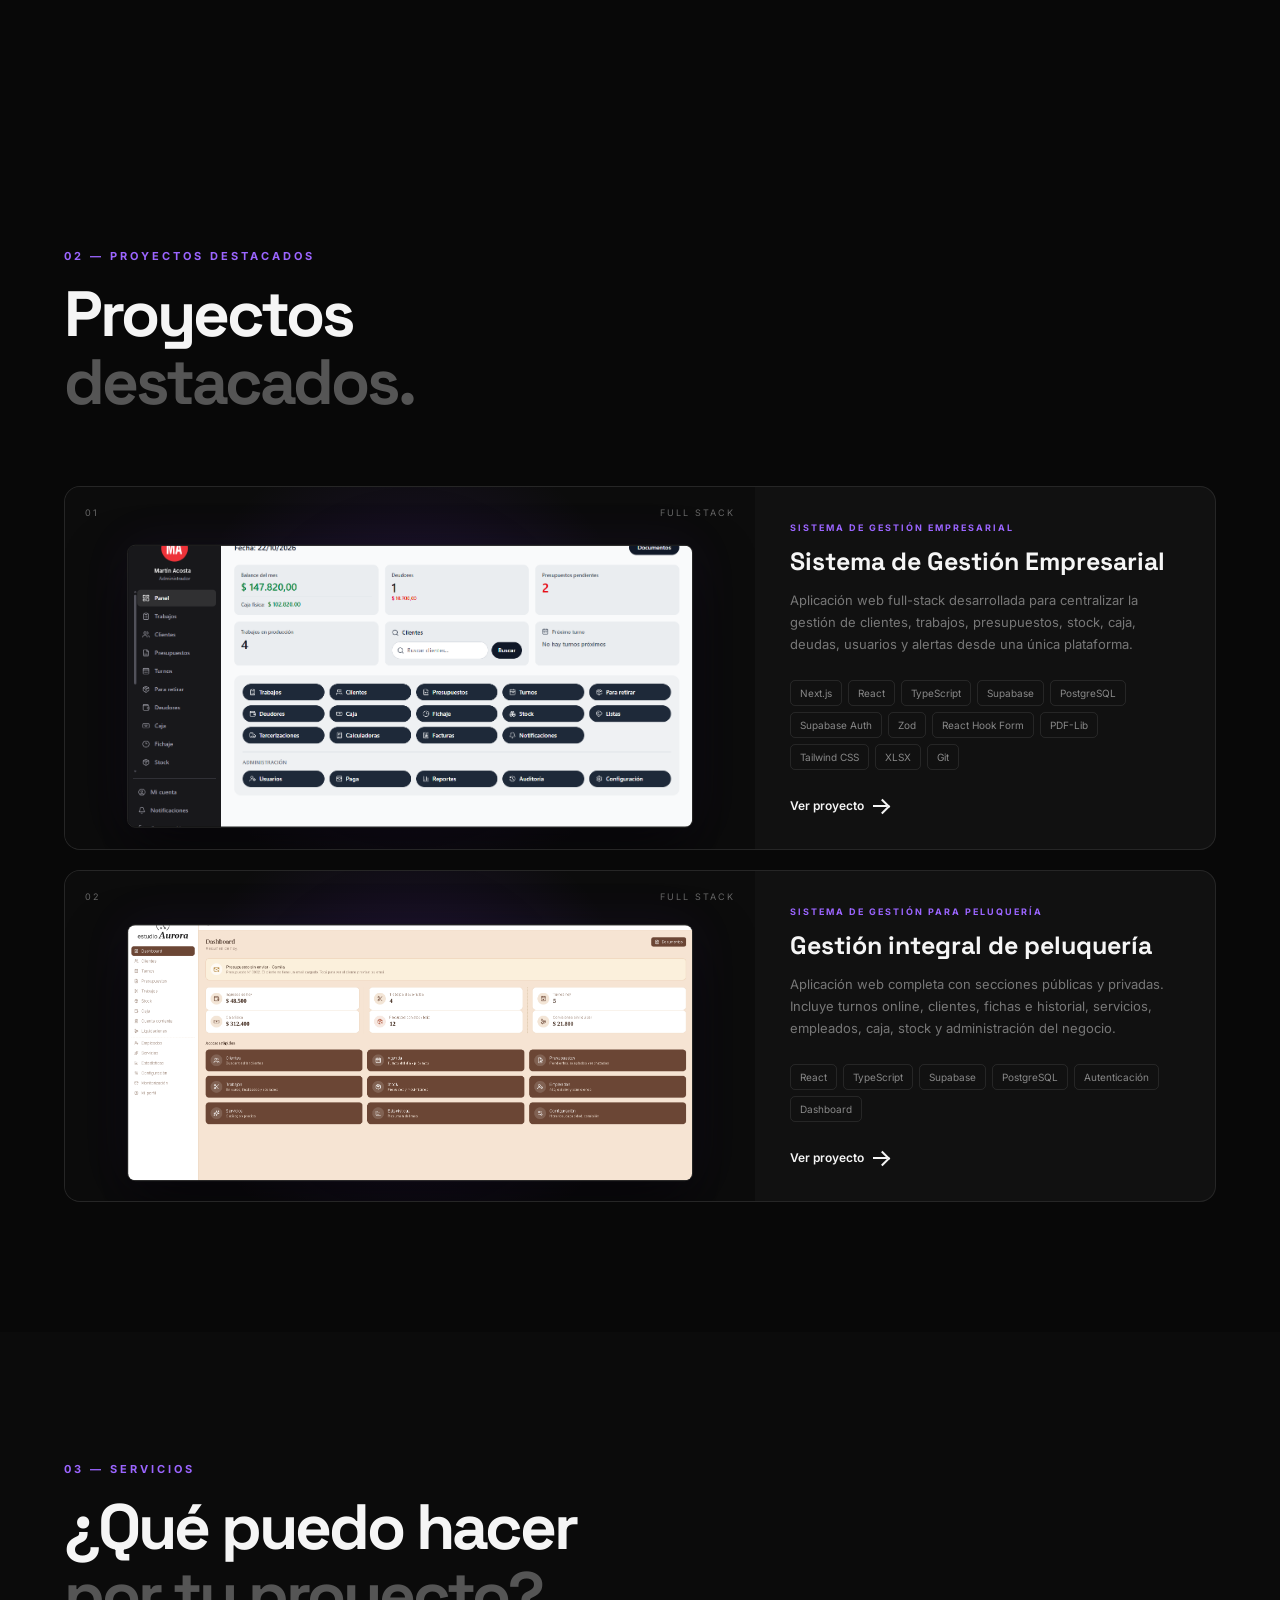
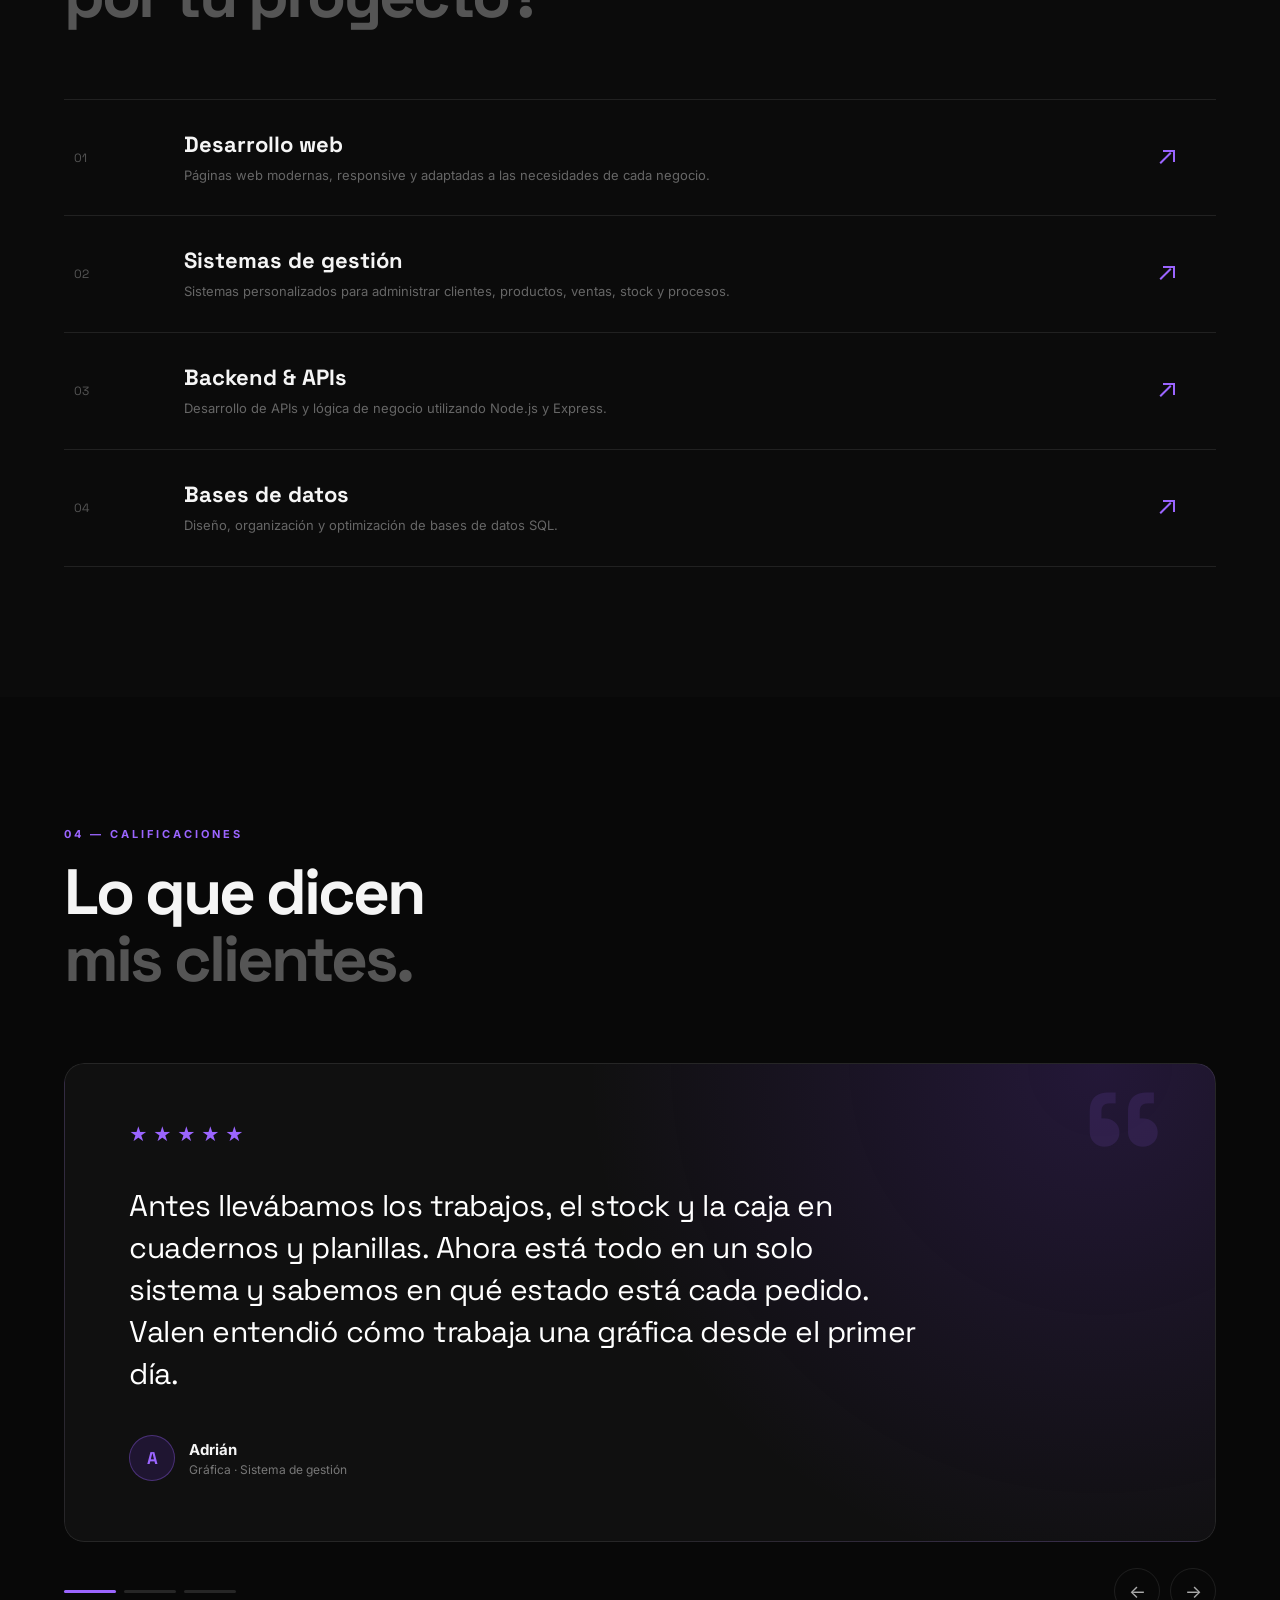
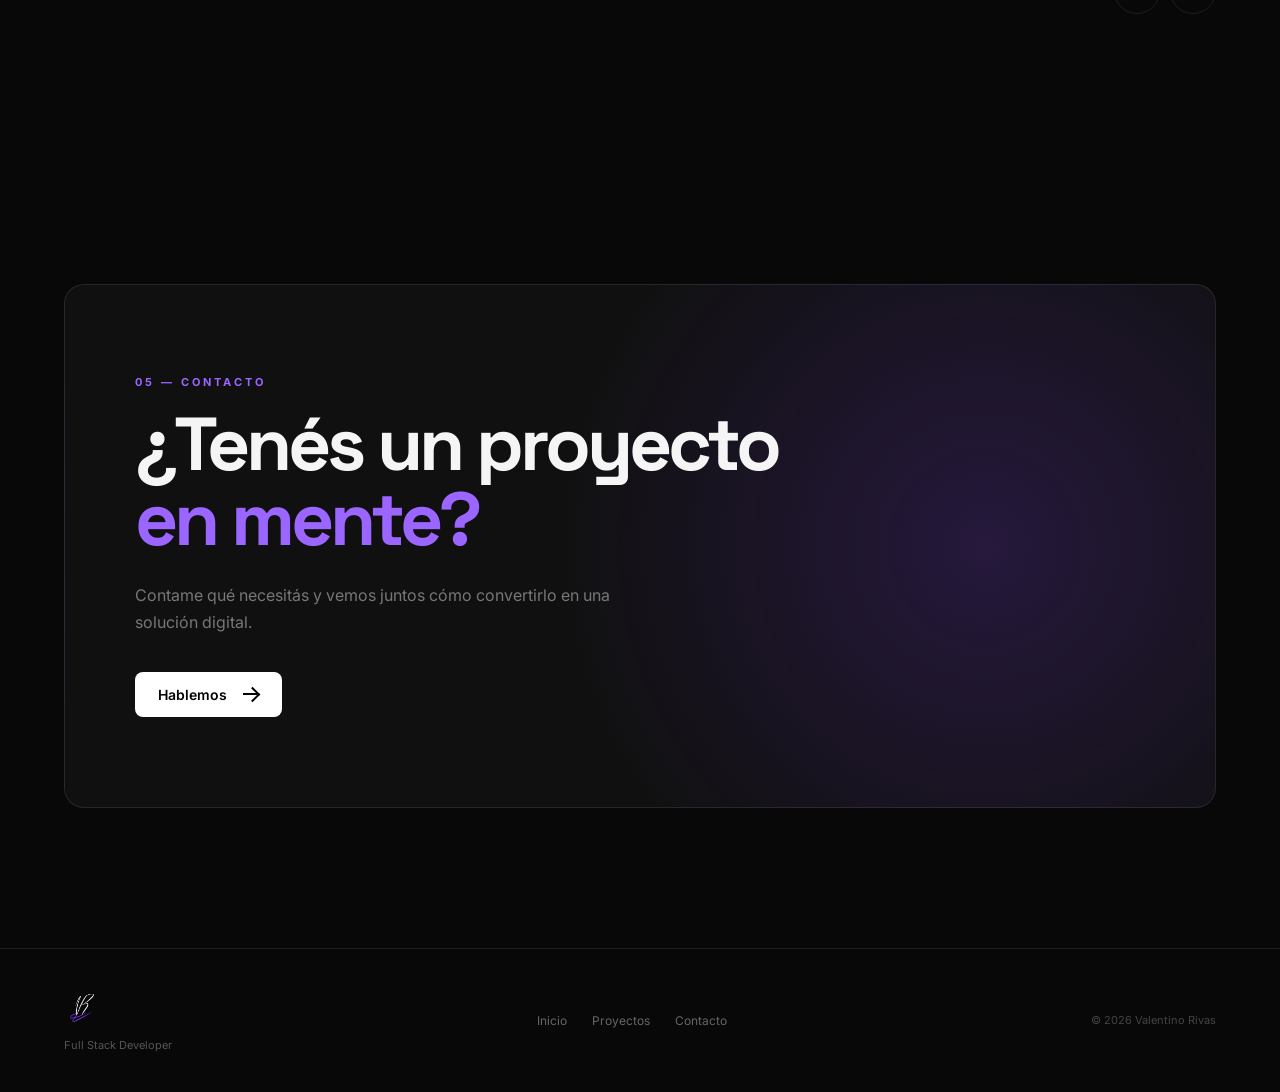
==== commit 9c131048: "mensaje de whatsapp actualizado" ====
--- a/index.html
+++ b/index.html
@@ -193,7 +193,7 @@
 
 
                         <a
-                            href="https://wa.me/5493482385386?text=Hola%20Valentino%2C%20vi%20tu%20portfolio%20y%20quiero%20consultarte%20por%20un%20proyecto."
+                            href="https://wa.me/5493482385386?text=Hola%20Valen%2C%20quiero%20consultarte%20por%20un%20proyecto."
                             target="_blank"
                             rel="noopener noreferrer">
 
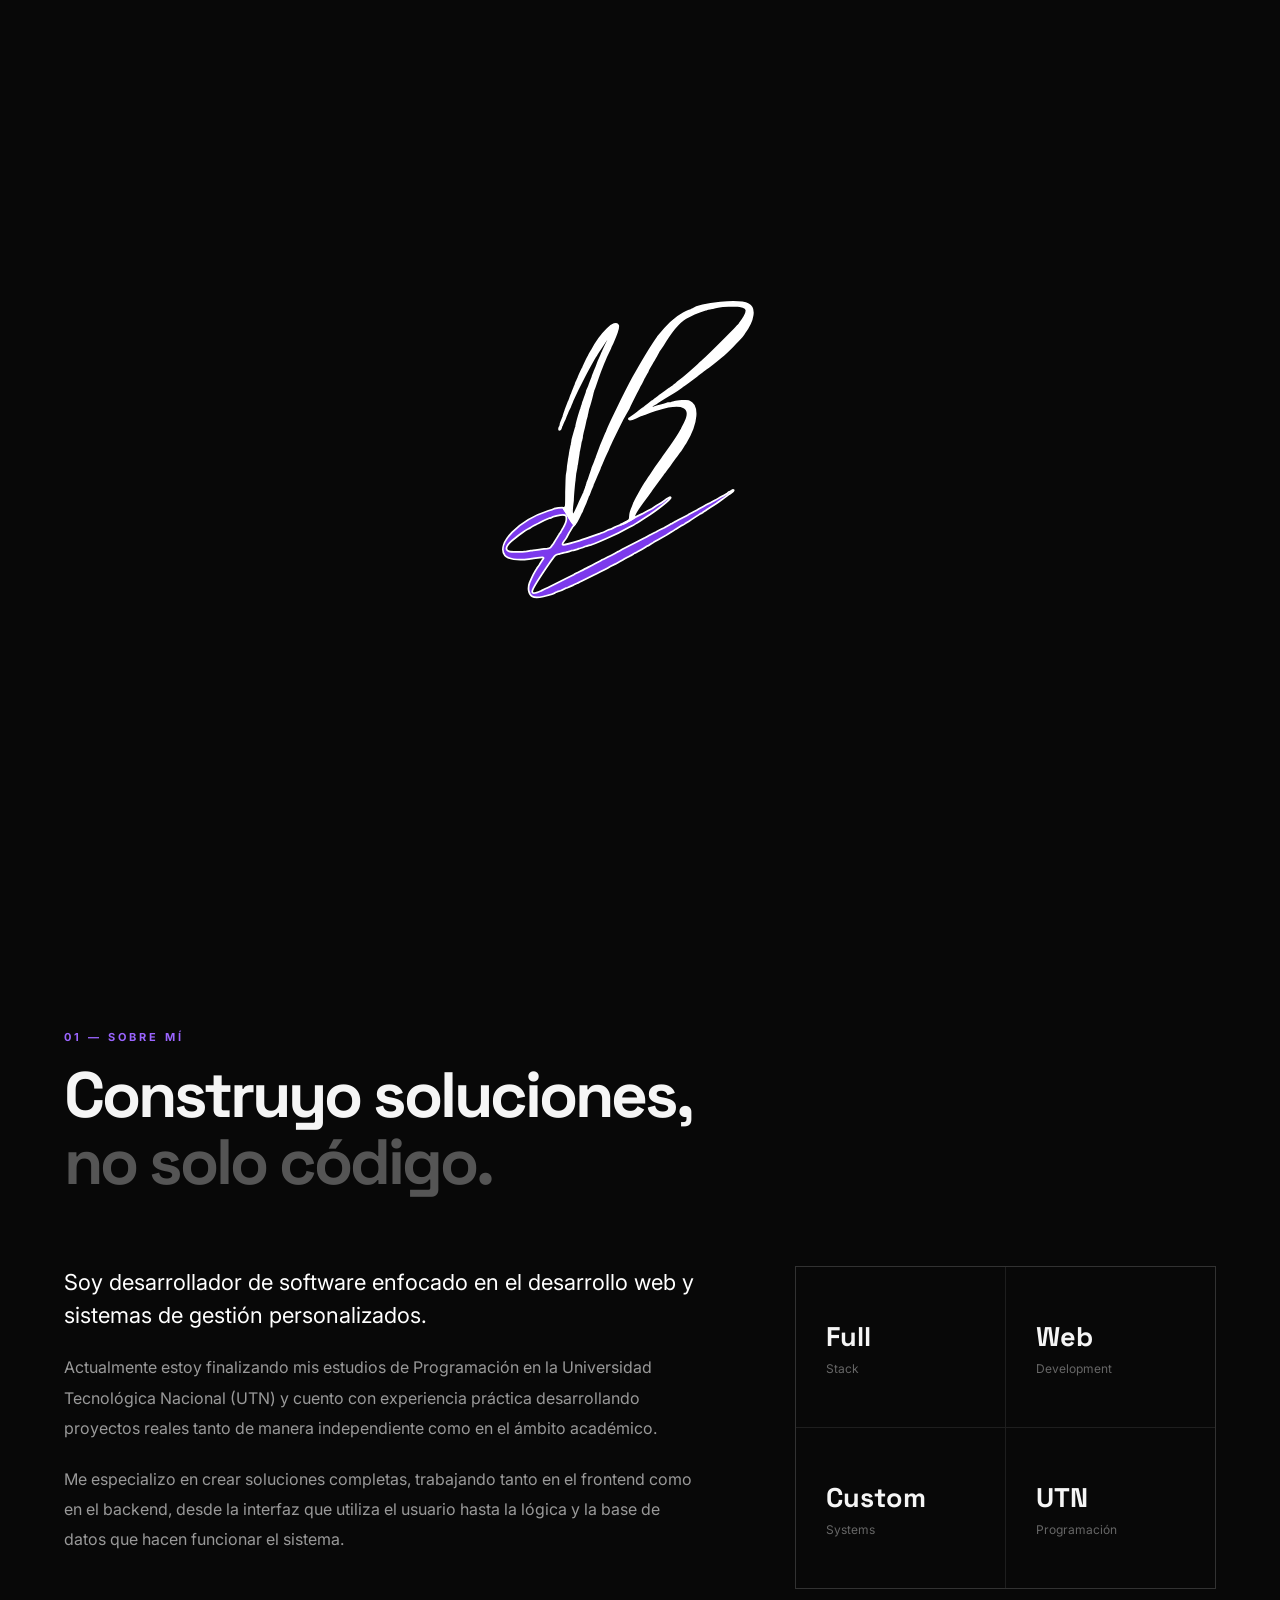
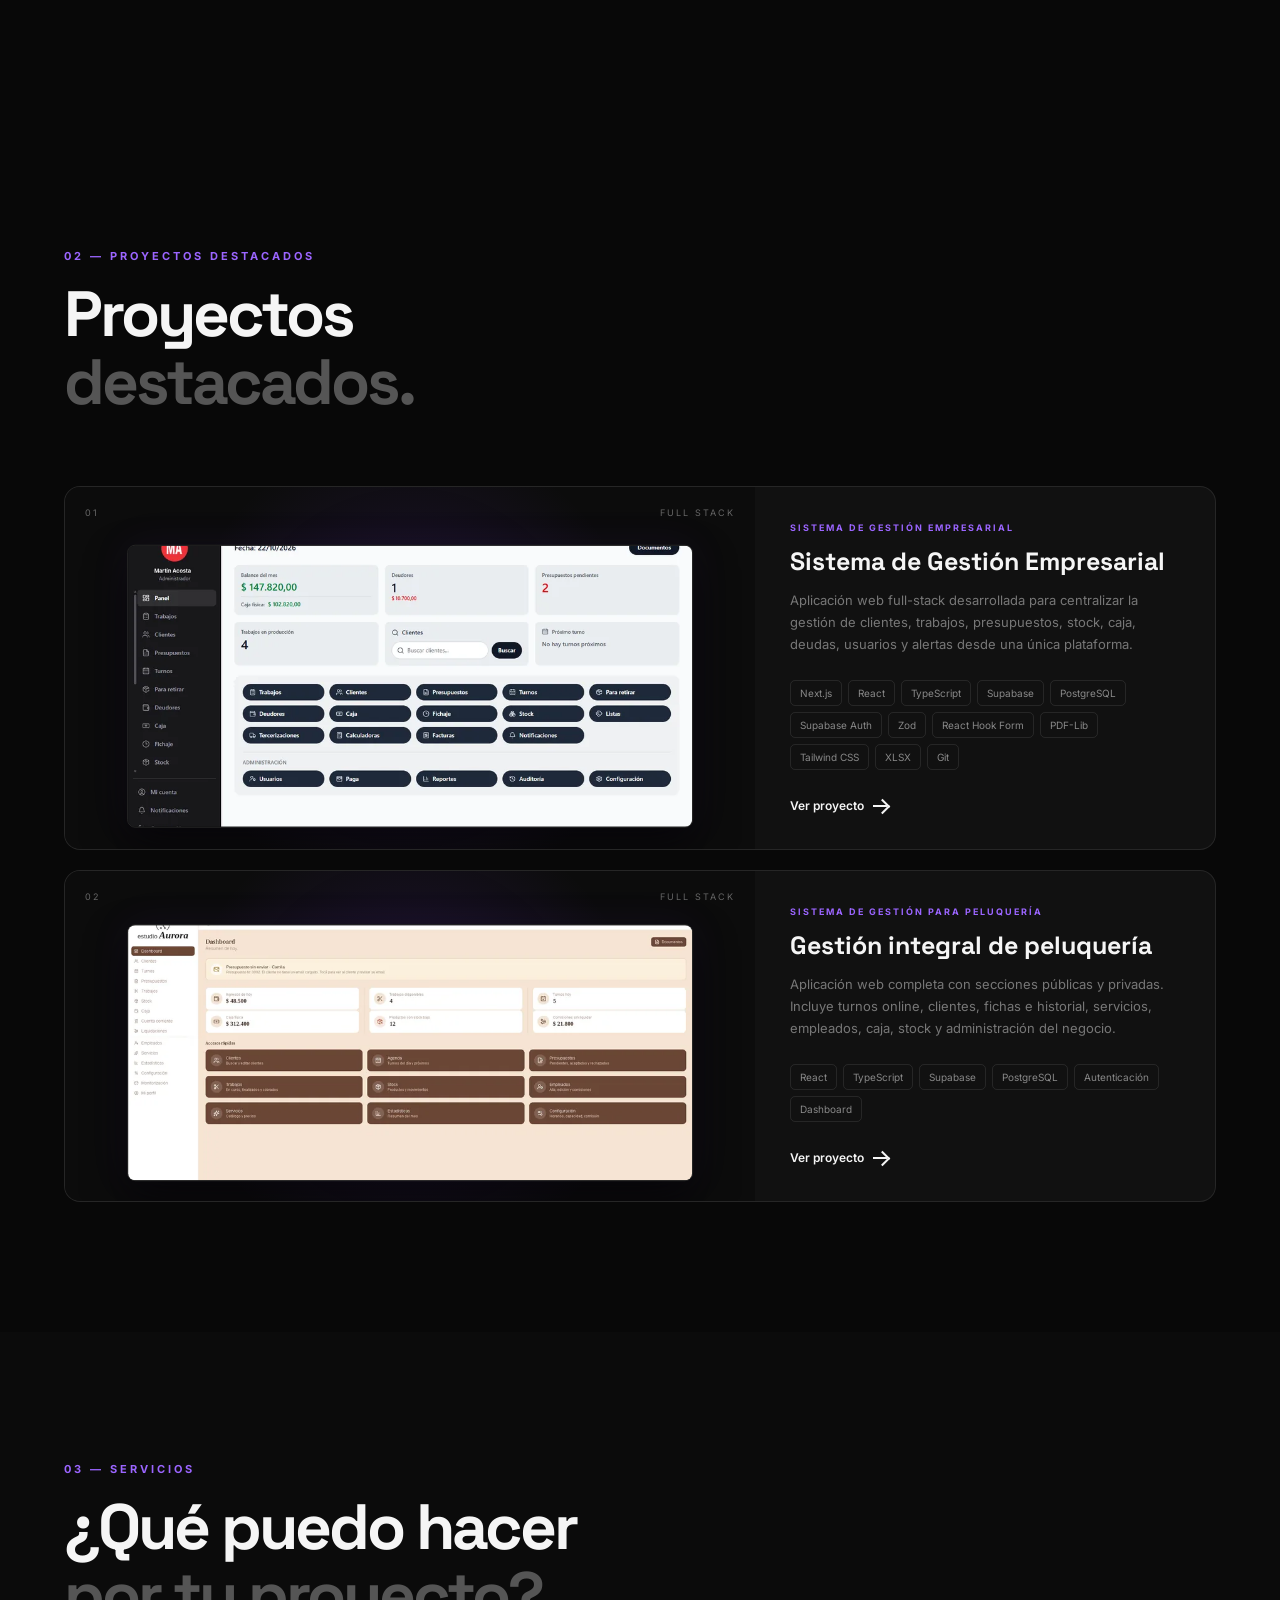
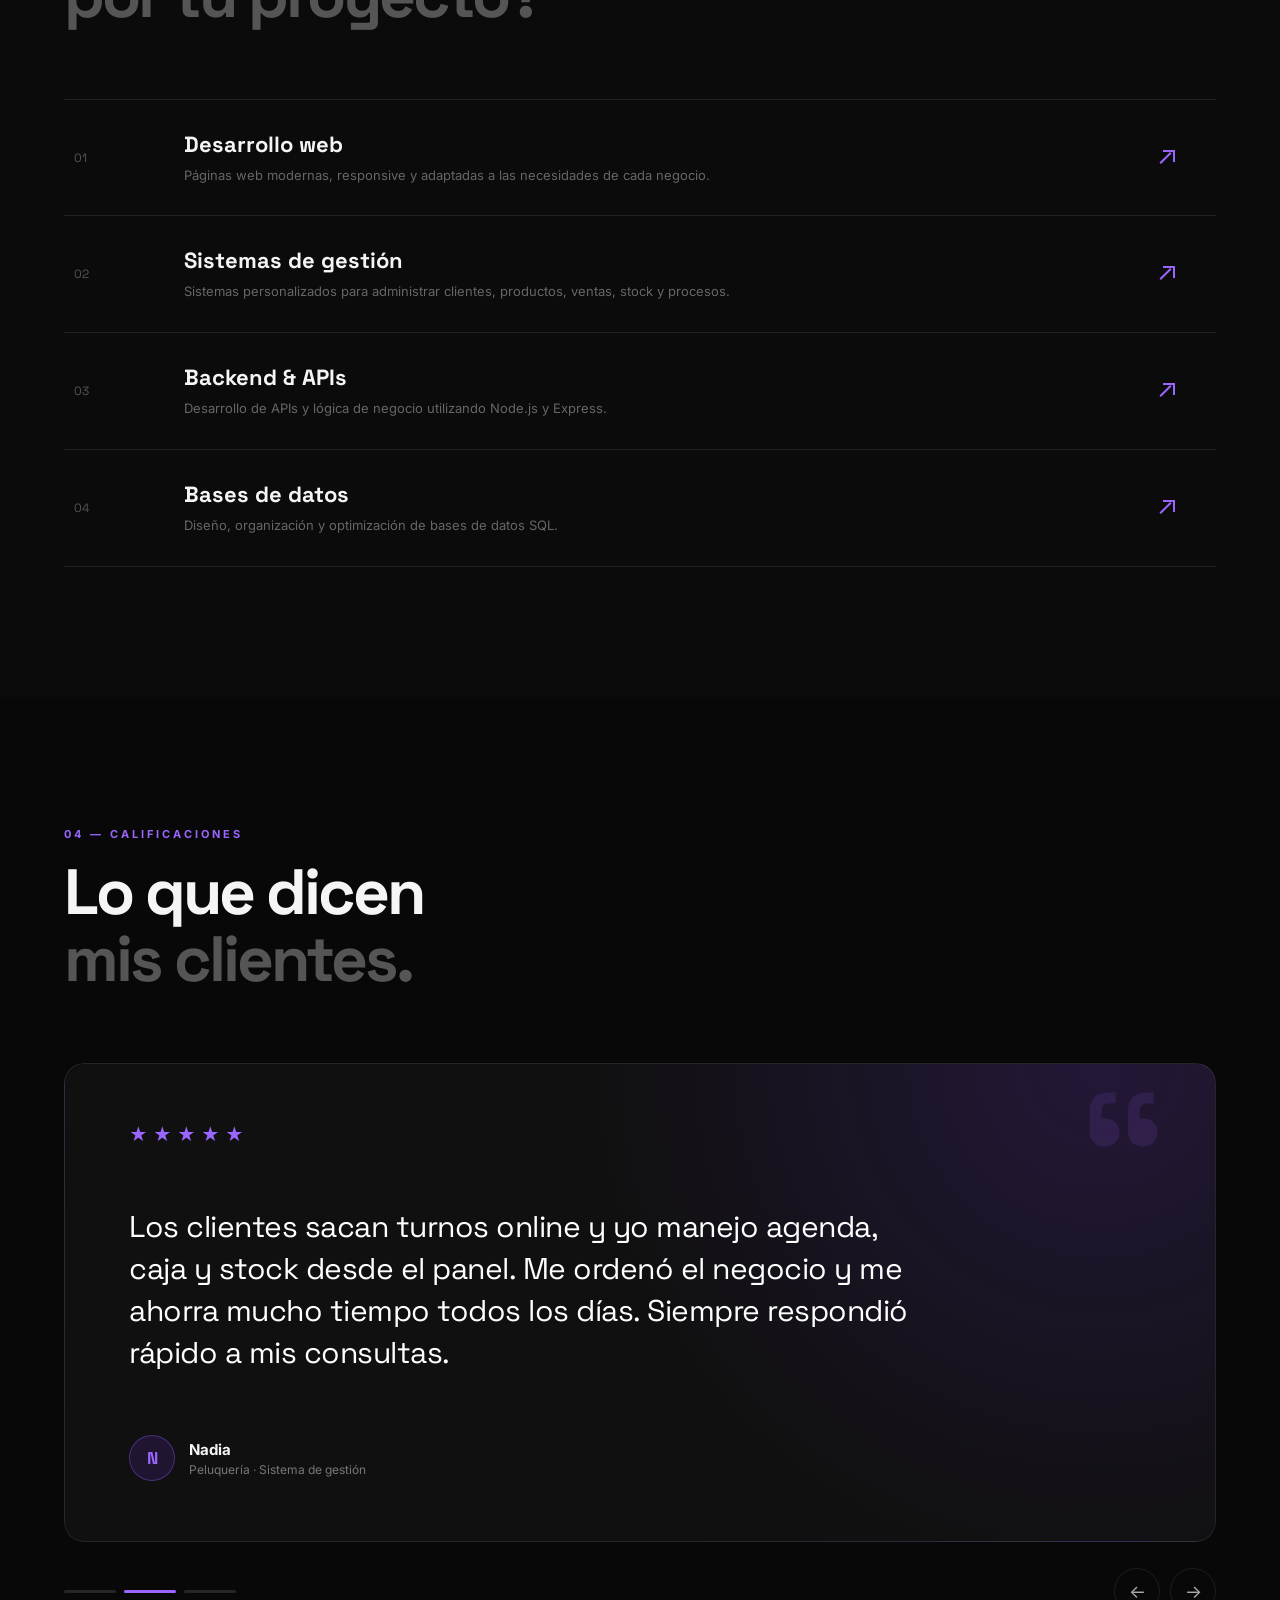
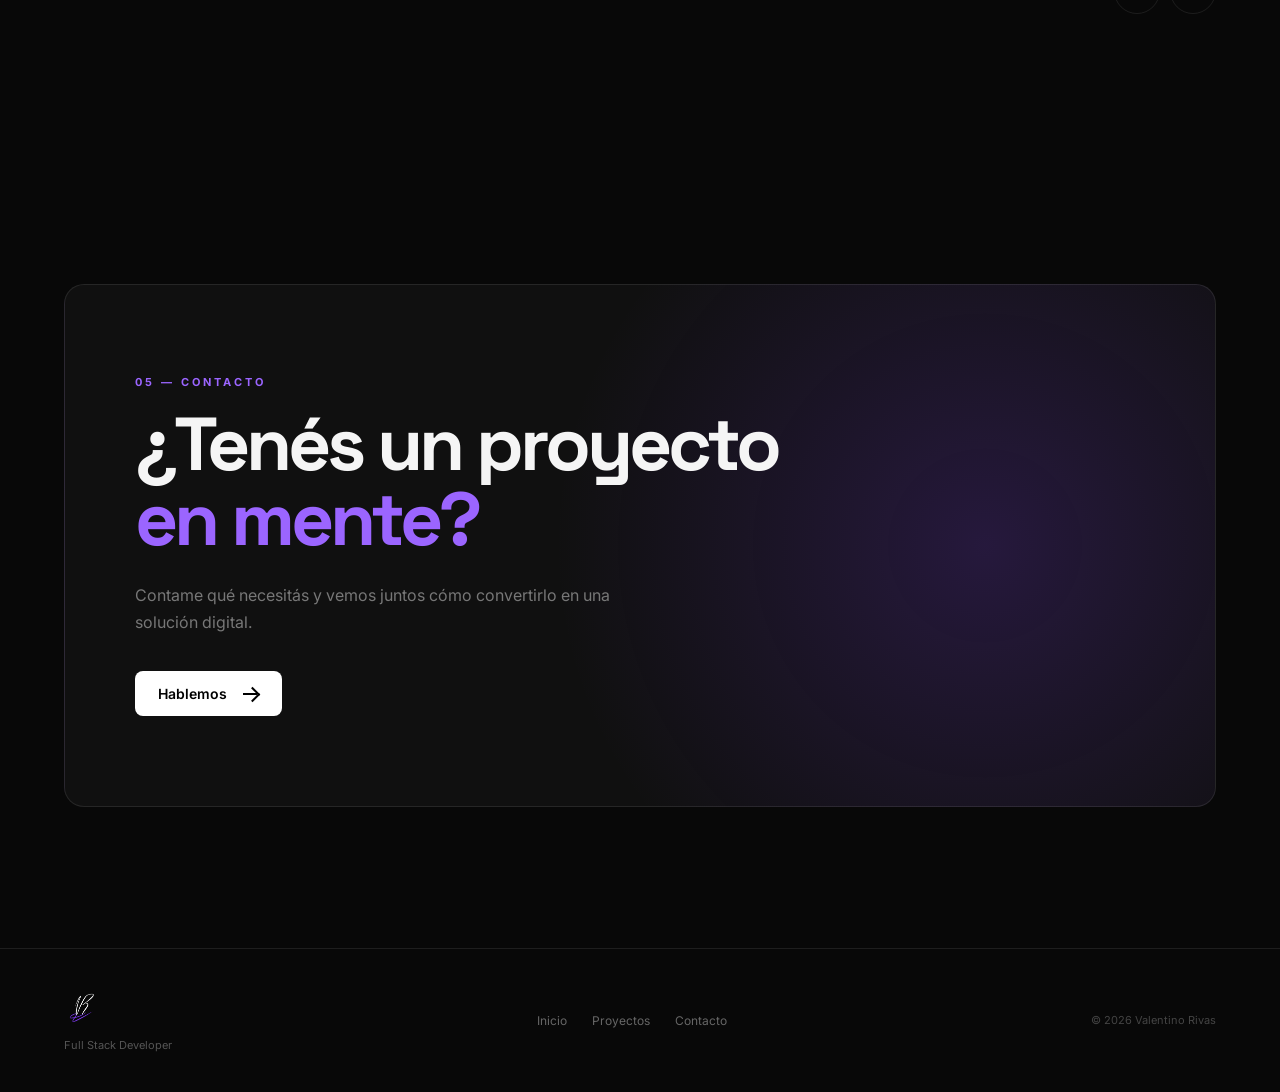
==== commit b30abf3c: "optimizacion completa" ====
--- a/index.html
+++ b/index.html
@@ -43,12 +43,20 @@
     <!-- Google Fonts -->
     <link rel="preconnect" href="https://fonts.googleapis.com">
     <link rel="preconnect" href="https://fonts.gstatic.com" crossorigin>
-
-    <link
-        href="https://fonts.googleapis.com/css2?family=Inter:wght@400;500;600;700;800&family=Space+Grotesk:wght@500;600;700&display=swap"
-        rel="stylesheet">
-
-    <link rel="icon" type="image/png" href="/img/favicon.svg">
+    <!-- las fuentes no bloquean el render: se aplican apenas llegan (display=swap) -->
+    <link rel="stylesheet" media="print" onload="this.media='all'"
+        href="https://fonts.googleapis.com/css2?family=Inter:wght@400;500;600;700&family=Space+Grotesk:wght@500;600;700&display=swap">
+    <noscript>
+        <link rel="stylesheet"
+            href="https://fonts.googleapis.com/css2?family=Inter:wght@400;500;600;700&family=Space+Grotesk:wght@500;600;700&display=swap">
+    </noscript>
+
+    <link rel="icon" type="image/svg+xml" href="img/favicon.svg">
+    <meta name="theme-color" content="#080808">
+    <meta name="color-scheme" content="dark">
+    <link rel="preload" as="image" href="img/logo.png">
+    <script src="intro.js" defer></script>
+    <script src="script.js" defer></script>
 </head>
 
 <body>
@@ -60,7 +68,7 @@
         <div class="container nav-container">
 
             <a href="#inicio" class="logo" aria-label="Valentino Rivas - Inicio">
-                <img src="img/logo.png" alt="Logo de Valentino Rivas">
+                <img src="img/logo.png" alt="Logo de Valentino Rivas" width="300" height="300" decoding="async">
             </a>
 
             <nav class="nav-menu" id="navMenu">
@@ -413,10 +421,7 @@
                         </div>
 
 
-                        <img
-                            src="img/proyecto/dashboard.png"
-                            alt="Sistema de Gestión Empresarial"
-                            class="project-real-image">
+                        <picture><source srcset="img/proyecto/dashboard-md.webp" type="image/webp"><img src="img/proyecto/dashboard.png" alt="Sistema de Gestión Empresarial" class="project-real-image" width="900" height="508" loading="lazy" decoding="async"></picture>
 
                     </div>
 
@@ -475,10 +480,7 @@
                             <span>02</span>
                             <span>FULL STACK</span>
                         </div>
-                        <img
-                            src="img/peluqueria/dashboard.png"
-                            alt="Vista previa del sistema de gestión para peluquería"
-                            class="project-real-image">
+                        <picture><source srcset="img/peluqueria/dashboard-md.webp" type="image/webp"><img src="img/peluqueria/dashboard.png" alt="Vista previa del sistema de gestión para peluquería" class="project-real-image" width="900" height="440" loading="lazy" decoding="async"></picture>
                     </div>
 
                     <div class="project-info">
@@ -826,7 +828,7 @@
             <div>
 
                 <a href="#inicio" class="logo" aria-label="Valentino Rivas - Inicio">
-                    <img src="img/logo.png" alt="Logo de Valentino Rivas">
+                    <img src="img/logo.png" alt="Logo de Valentino Rivas" width="300" height="300" decoding="async">
                 </a>
 
                 <p>
@@ -862,9 +864,6 @@
     </footer>
 
 
-    <script src="intro.js"></script>
-    <script src="script.js"></script>
-
 </body>
 
 </html>
--- a/style.css
+++ b/style.css
@@ -10,12 +10,19 @@
 
 html {
     scroll-behavior: smooth;
+    background: #080808;
+    color-scheme: dark;
+    -webkit-text-size-adjust: 100%;
+    text-size-adjust: 100%;
+    -webkit-tap-highlight-color: transparent;
 }
 
 body {
     background: #080808;
     color: #f5f5f5;
-    font-family: "Inter", sans-serif;
+    font-family: "Inter", -apple-system, BlinkMacSystemFont, "Segoe UI", Roboto, "Helvetica Neue", Arial, sans-serif;
+    -webkit-font-smoothing: antialiased;
+    -moz-osx-font-smoothing: grayscale;
     overflow-x: hidden;
 }
 
@@ -70,13 +77,17 @@
 
     z-index: 1000;
 
-    background: rgba(8, 8, 8, 0.75);
-
-    backdrop-filter: blur(15px);
+    background: rgba(8, 8, 8, 0.88);
+
+    -webkit-backdrop-filter: blur(10px);
+    backdrop-filter: blur(10px);
 
     border-bottom: 1px solid transparent;
 
-    transition: 0.3s ease;
+    transition: border-color 0.3s ease;
+
+    -webkit-transform: translateZ(0);
+    transform: translateZ(0);
 }
 
 .navbar.scrolled {
@@ -127,7 +138,7 @@
     font-size: 14px;
     font-weight: 500;
 
-    transition: 0.25s ease;
+    transition: color 0.25s ease;
 }
 
 .nav-menu a:hover,
@@ -148,7 +159,7 @@
 
     background: var(--accent-light);
 
-    transition: 0.25s ease;
+    transition: width 0.25s ease;
 }
 
 .nav-menu a:hover::after,
@@ -229,6 +240,7 @@
 
 .hero {
     min-height: 100vh;
+    min-height: 100svh;
 
     position: relative;
 
@@ -241,19 +253,23 @@
 .hero-background {
     position: absolute;
 
-    width: 600px;
-    height: 600px;
-
-    right: -150px;
+    width: 900px;
+    height: 900px;
+
+    right: -300px;
     top: 50%;
 
     transform: translateY(-50%);
 
-    background: var(--accent);
-
-    filter: blur(180px);
-
-    opacity: 0.12;
+    /* mismo resplandor que antes, pero sin filter: blur(180px),
+       que en Safari es lo que más CPU/GPU consume */
+    background: radial-gradient(
+        closest-side,
+        rgba(124, 58, 237, 0.13) 0%,
+        rgba(124, 58, 237, 0.07) 40%,
+        rgba(124, 58, 237, 0.02) 70%,
+        rgba(124, 58, 237, 0) 100%
+    );
 
     pointer-events: none;
 }
@@ -280,7 +296,7 @@
 }
 
 .hero h1 {
-    font-family: "Space Grotesk", sans-serif;
+    font-family: "Space Grotesk", "Inter", -apple-system, BlinkMacSystemFont, "Segoe UI", Arial, sans-serif;
 
     font-size: clamp(55px, 7vw, 92px);
 
@@ -370,7 +386,7 @@
     font-size: 14px;
     font-weight: 600;
 
-    transition: 0.3s ease;
+    transition: transform 0.3s ease, background-color 0.3s ease, color 0.3s ease, border-color 0.3s ease;
 }
 
 .btn-primary {
@@ -432,12 +448,16 @@
     border-radius: 13px;
 
     box-shadow:
-        0 40px 100px rgba(0, 0, 0, 0.5),
-        0 0 80px rgba(124, 58, 237, 0.08);
+        0 30px 60px rgba(0, 0, 0, 0.5),
+        0 0 50px rgba(124, 58, 237, 0.08);
 
     transform: perspective(1000px) rotateY(-5deg);
 
-    transition: 0.5s ease;
+    -webkit-backface-visibility: hidden;
+    backface-visibility: hidden;
+    will-change: transform;
+
+    transition: transform 0.5s ease;
 }
 
 .code-window:hover {
@@ -517,6 +537,13 @@
     vertical-align: middle;
 
     background: var(--accent-light);
+
+    animation: cursorBlink 1s steps(1, end) infinite;
+}
+
+@keyframes cursorBlink {
+    0%, 49.99% { opacity: 1; }
+    50%, 100%  { opacity: 0; }
 }
 
 .scroll-indicator {
@@ -572,7 +599,7 @@
 }
 
 .section-header h2 {
-    font-family: "Space Grotesk", sans-serif;
+    font-family: "Space Grotesk", "Inter", -apple-system, BlinkMacSystemFont, "Segoe UI", Arial, sans-serif;
 
     font-size: clamp(40px, 5vw, 65px);
 
@@ -645,7 +672,7 @@
 }
 
 .stat strong {
-    font-family: "Space Grotesk", sans-serif;
+    font-family: "Space Grotesk", "Inter", -apple-system, BlinkMacSystemFont, "Segoe UI", Arial, sans-serif;
 
     font-size: 27px;
 }
@@ -684,7 +711,7 @@
 
     border-radius: var(--radius);
 
-    transition: 0.3s ease;
+    transition: transform 0.3s ease, background-color 0.3s ease, border-color 0.3s ease;
 }
 
 .skill-card:hover {
@@ -717,7 +744,7 @@
 }
 
 .skill-card h3 {
-    font-family: "Space Grotesk", sans-serif;
+    font-family: "Space Grotesk", "Inter", -apple-system, BlinkMacSystemFont, "Segoe UI", Arial, sans-serif;
 
     font-size: 20px;
 }
@@ -770,7 +797,7 @@
 
     color: #555;
 
-    font-family: "Space Grotesk", sans-serif;
+    font-family: "Space Grotesk", "Inter", -apple-system, BlinkMacSystemFont, "Segoe UI", Arial, sans-serif;
 
     font-size: 13px;
 }
@@ -837,7 +864,15 @@
 
     border-radius: var(--radius);
 
-    transition: 0.35s ease;
+    transition: transform 0.35s ease, border-color 0.35s ease;
+
+    -webkit-transform: translateZ(0);
+    transform: translateZ(0);
+}
+
+/* mientras el mouse mueve la tarjeta, el transform sigue al cursor sin retraso */
+.project-card.is-tilting {
+    transition: border-color 0.35s ease;
 }
 
 .project-card:hover {
@@ -890,10 +925,10 @@
     border-radius: 8px;
 
     box-shadow:
-        0 30px 60px rgba(0, 0, 0, 0.6),
-        0 0 50px rgba(124, 58, 237, 0.08);
-
-    transition: 0.5s ease;
+        0 20px 40px rgba(0, 0, 0, 0.6),
+        0 0 40px rgba(124, 58, 237, 0.08);
+
+    transition: transform 0.5s ease;
 }
 
 .project-card:hover .project-real-image {
@@ -936,7 +971,7 @@
 .project-info h3 {
     margin-top: 12px;
 
-    font-family: "Space Grotesk", sans-serif;
+    font-family: "Space Grotesk", "Inter", -apple-system, BlinkMacSystemFont, "Segoe UI", Arial, sans-serif;
 
     font-size: 25px;
 }
@@ -968,7 +1003,7 @@
     margin-top: 28px;
     font-size: 12px;
     font-weight: 600;
-    transition: 0.25s ease;
+    transition: color 0.25s ease;
 }
 
 .project-preview-note {
@@ -1008,7 +1043,7 @@
 
     border-bottom: 1px solid var(--border);
 
-    transition: 0.3s ease;
+    transition: padding 0.3s ease, background-color 0.3s ease;
 }
 
 .service:hover {
@@ -1021,13 +1056,13 @@
 .service-number {
     color: #555;
 
-    font-family: "Space Grotesk", sans-serif;
+    font-family: "Space Grotesk", "Inter", -apple-system, BlinkMacSystemFont, "Segoe UI", Arial, sans-serif;
 
     font-size: 12px;
 }
 
 .service h3 {
-    font-family: "Space Grotesk", sans-serif;
+    font-family: "Space Grotesk", "Inter", -apple-system, BlinkMacSystemFont, "Segoe UI", Arial, sans-serif;
 
     font-size: 22px;
 }
@@ -1137,7 +1172,7 @@
 }
 
 .contact-box h2 {
-    font-family: "Space Grotesk", sans-serif;
+    font-family: "Space Grotesk", "Inter", -apple-system, BlinkMacSystemFont, "Segoe UI", Arial, sans-serif;
 
     font-size: clamp(45px, 6vw, 75px);
 
@@ -1251,6 +1286,8 @@
     transition:
         opacity 0.7s ease,
         transform 0.7s ease;
+
+    will-change: opacity, transform;
 }
 
 .reveal.visible {
@@ -1533,6 +1570,10 @@
     overflow: hidden;
 
     border-radius: 20px;
+
+    isolation: isolate;
+    -webkit-transform: translateZ(0);
+    transform: translateZ(0);
 }
 
 .reviews-track {
@@ -1590,7 +1631,7 @@
 
     color: rgba(155, 101, 255, 0.12);
 
-    font-family: "Space Grotesk", sans-serif;
+    font-family: "Space Grotesk", "Inter", -apple-system, BlinkMacSystemFont, "Segoe UI", Arial, sans-serif;
     font-size: 220px;
     line-height: 1;
 
@@ -1612,7 +1653,7 @@
 
     color: var(--white);
 
-    font-family: "Space Grotesk", sans-serif;
+    font-family: "Space Grotesk", "Inter", -apple-system, BlinkMacSystemFont, "Segoe UI", Arial, sans-serif;
     font-size: clamp(20px, 2.4vw, 30px);
     line-height: 1.4;
 
@@ -1637,7 +1678,7 @@
 
     color: var(--accent-light);
 
-    font-family: "Space Grotesk", sans-serif;
+    font-family: "Space Grotesk", "Inter", -apple-system, BlinkMacSystemFont, "Segoe UI", Arial, sans-serif;
     font-size: 17px;
     font-weight: 700;
 
@@ -1735,6 +1776,11 @@
     animation-play-state: paused;
 }
 
+/* fuera de pantalla el carrusel no avanza ni anima */
+.reviews.is-offscreen .reviews-dot.is-active::after {
+    animation-play-state: paused;
+}
+
 @keyframes reviewsProgress {
     from { transform: scaleX(0); }
     to   { transform: scaleX(1); }
@@ -1762,7 +1808,7 @@
 
     cursor: pointer;
 
-    transition: 0.25s ease;
+    transition: color 0.25s ease, border-color 0.25s ease, background-color 0.25s ease;
 }
 
 .reviews-arrow:hover {
@@ -1813,8 +1859,22 @@
 
 @media (prefers-reduced-motion: reduce) {
 
+    html {
+        scroll-behavior: auto;
+    }
+
     .reviews-track {
         transition: none;
+    }
+
+    .reveal {
+        opacity: 1;
+        transform: none;
+        transition: none;
+    }
+
+    .cursor {
+        animation: none;
     }
 
 }
--- a/intro.css
+++ b/intro.css
@@ -100,6 +100,7 @@
     overflow: visible;
     transform-origin: 50% 50%;
     will-change: transform;
+    -webkit-transform: translateZ(0);
 
     transition: transform 1.2s cubic-bezier(0.76, 0, 0.24, 1);
 }
